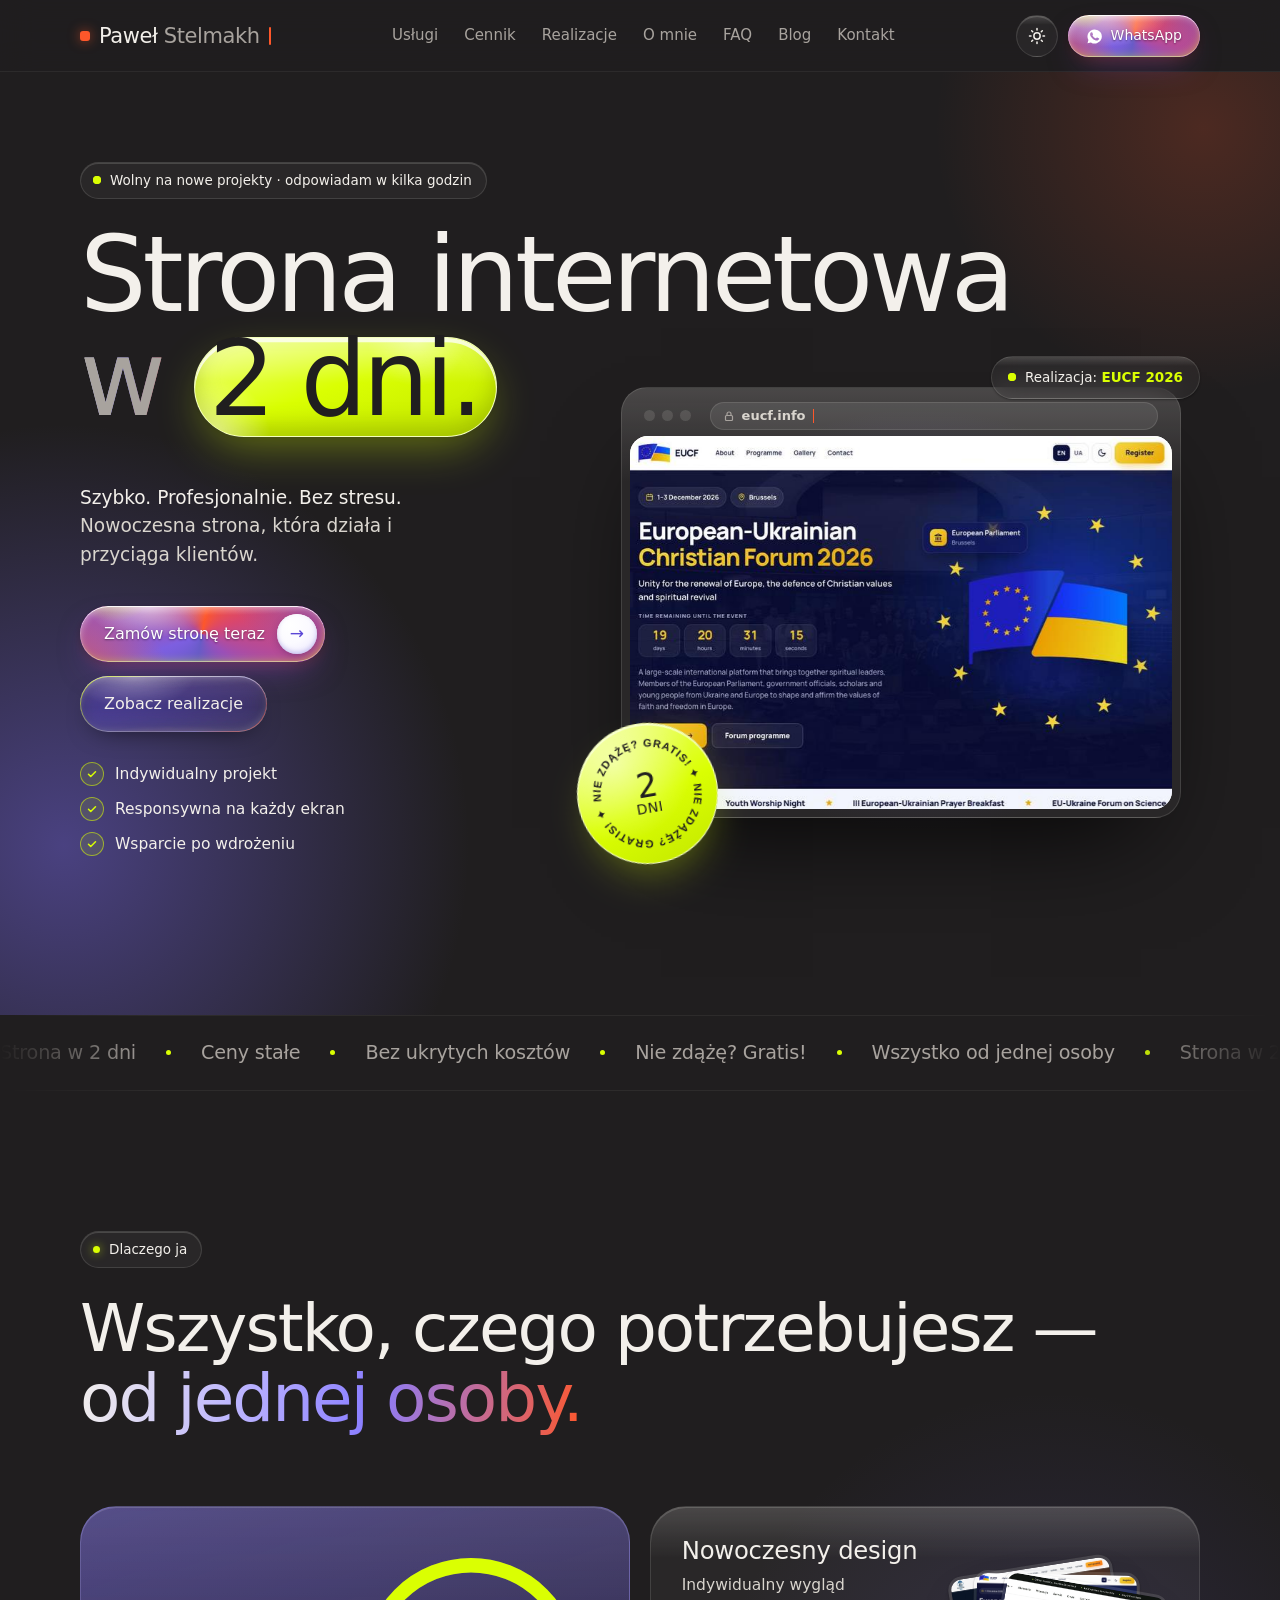
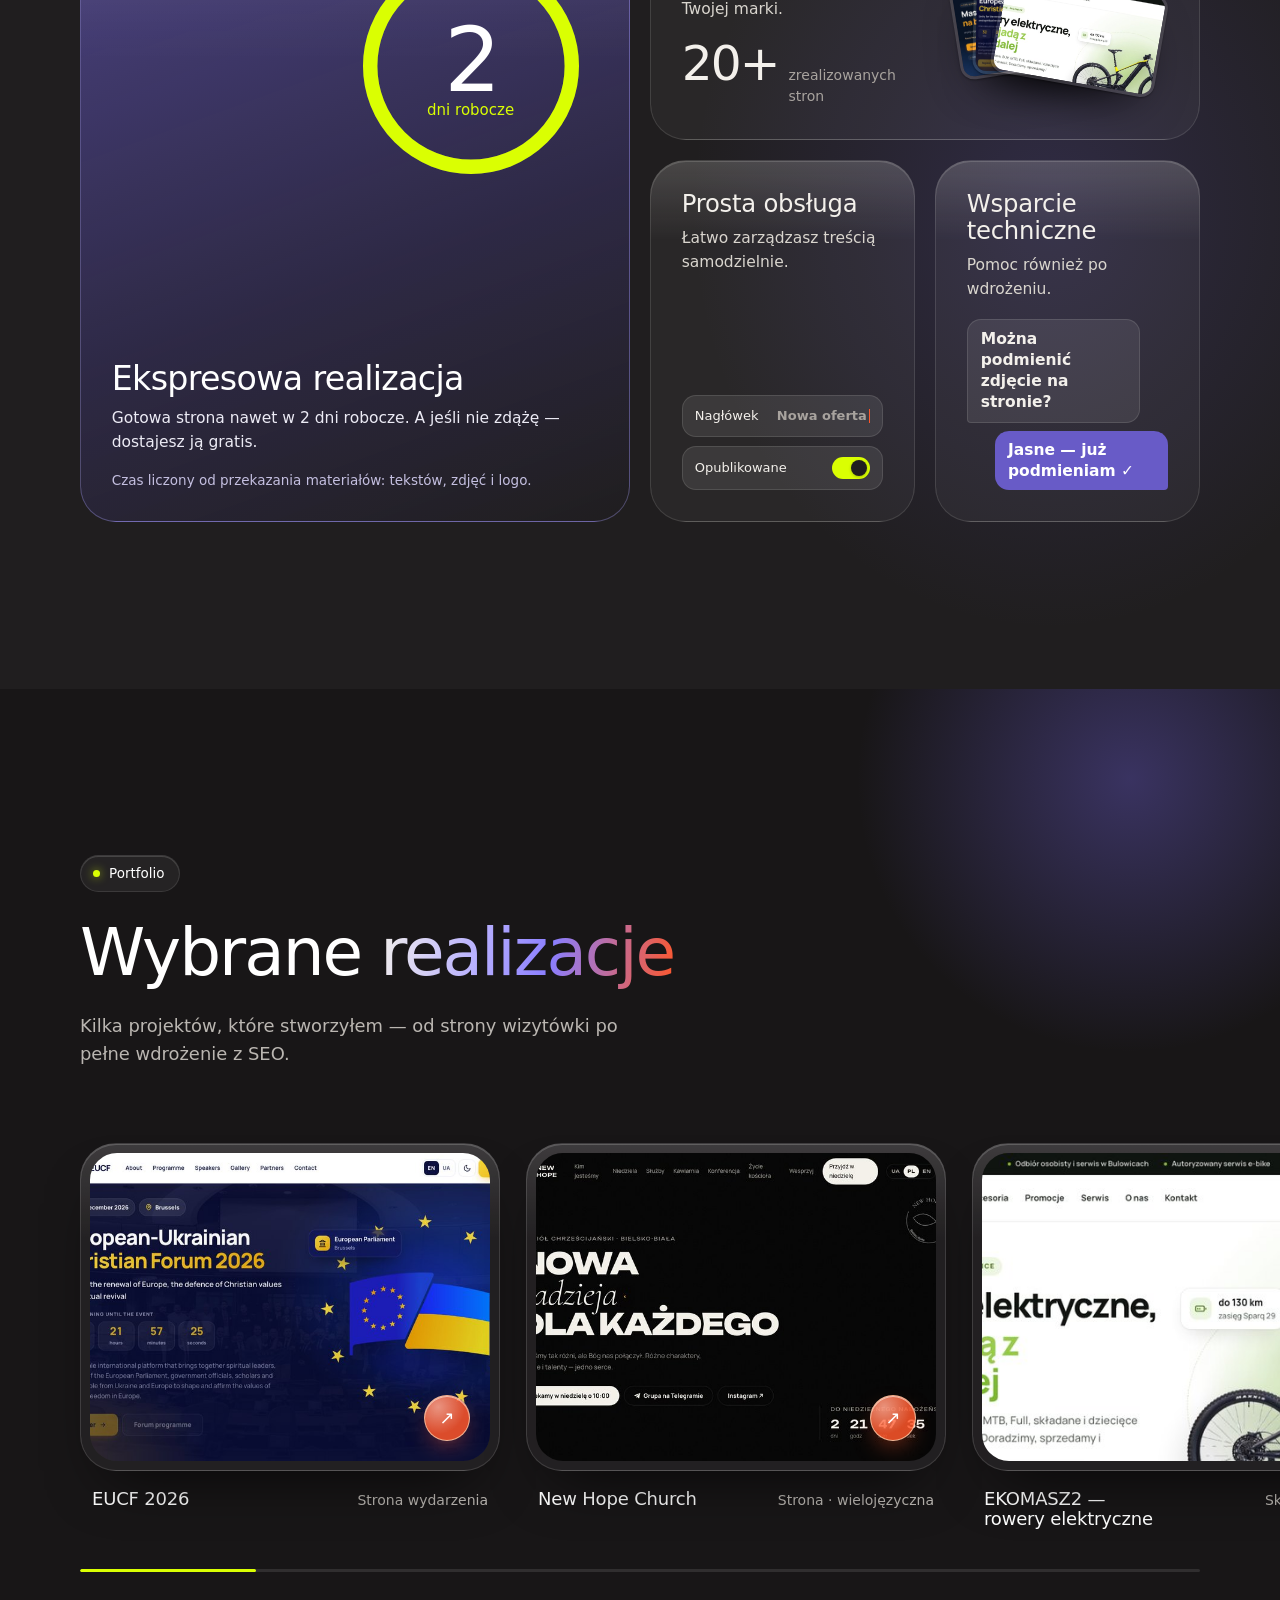
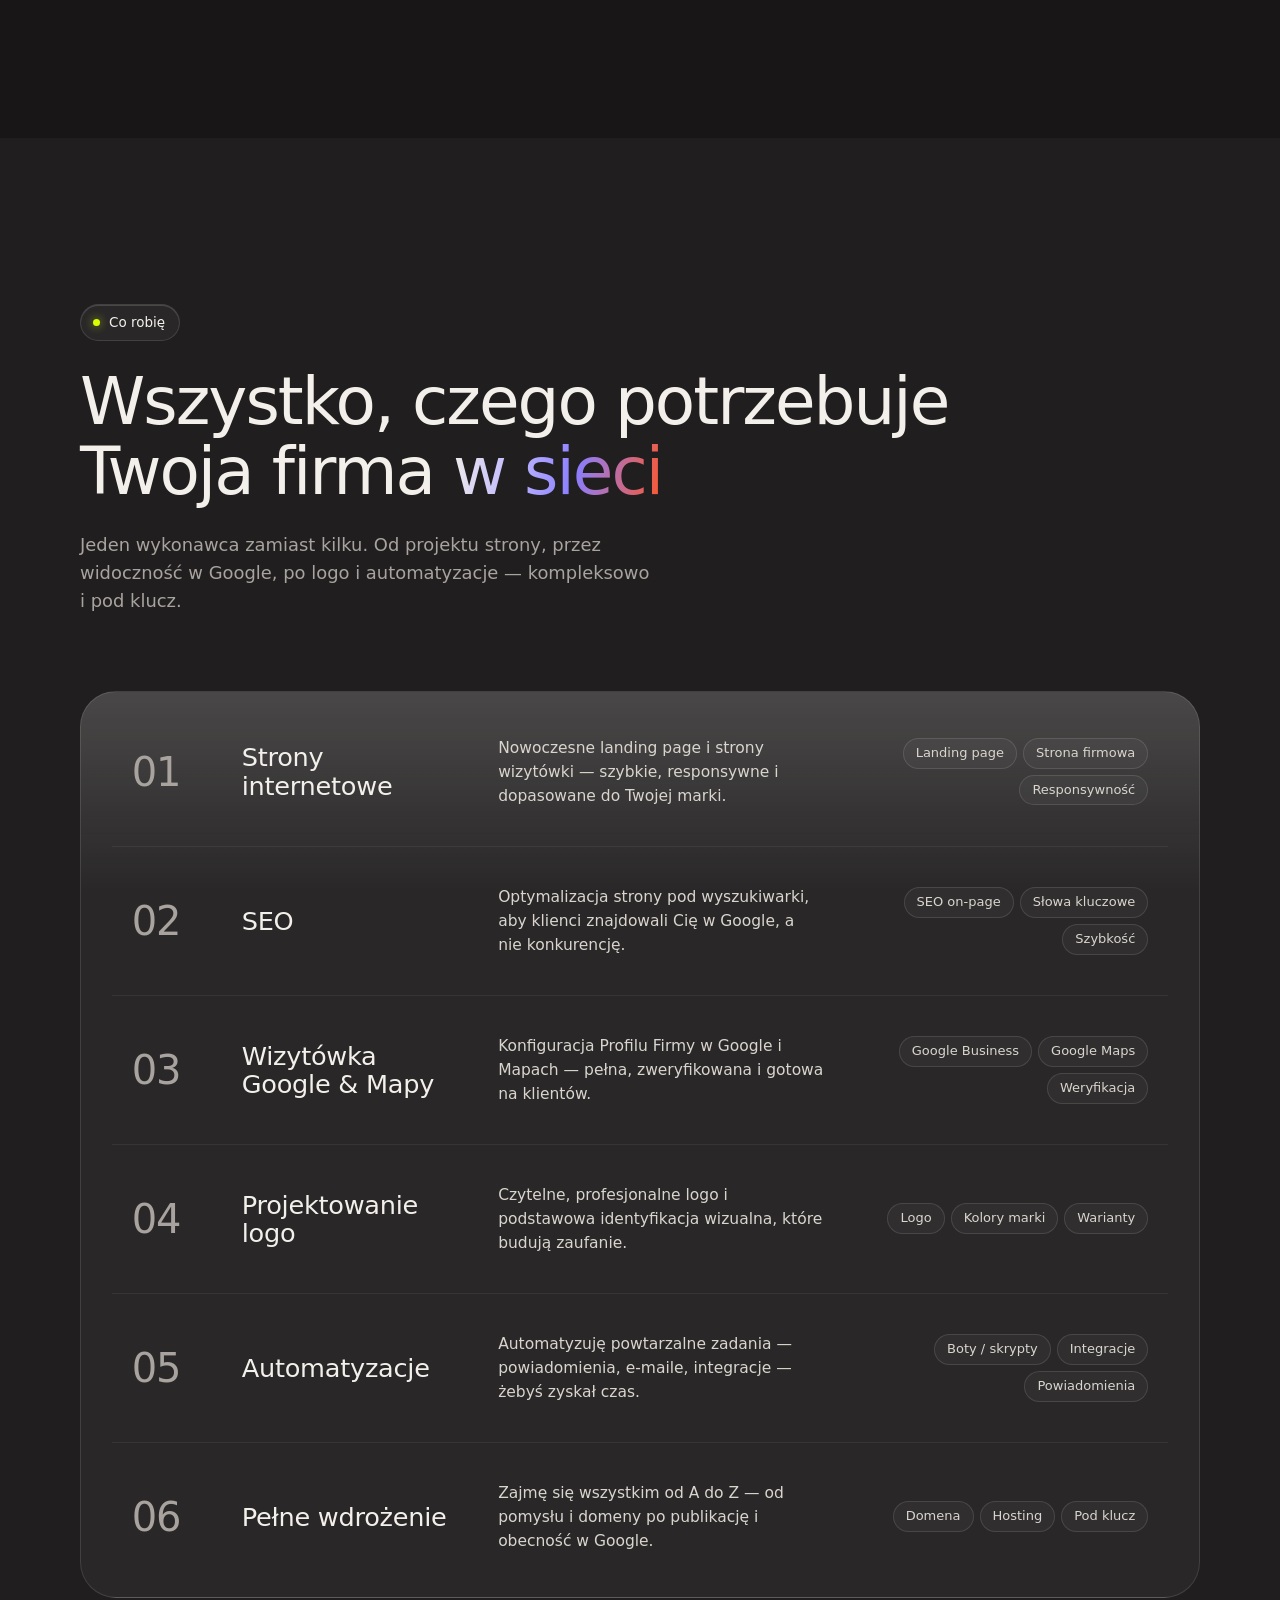
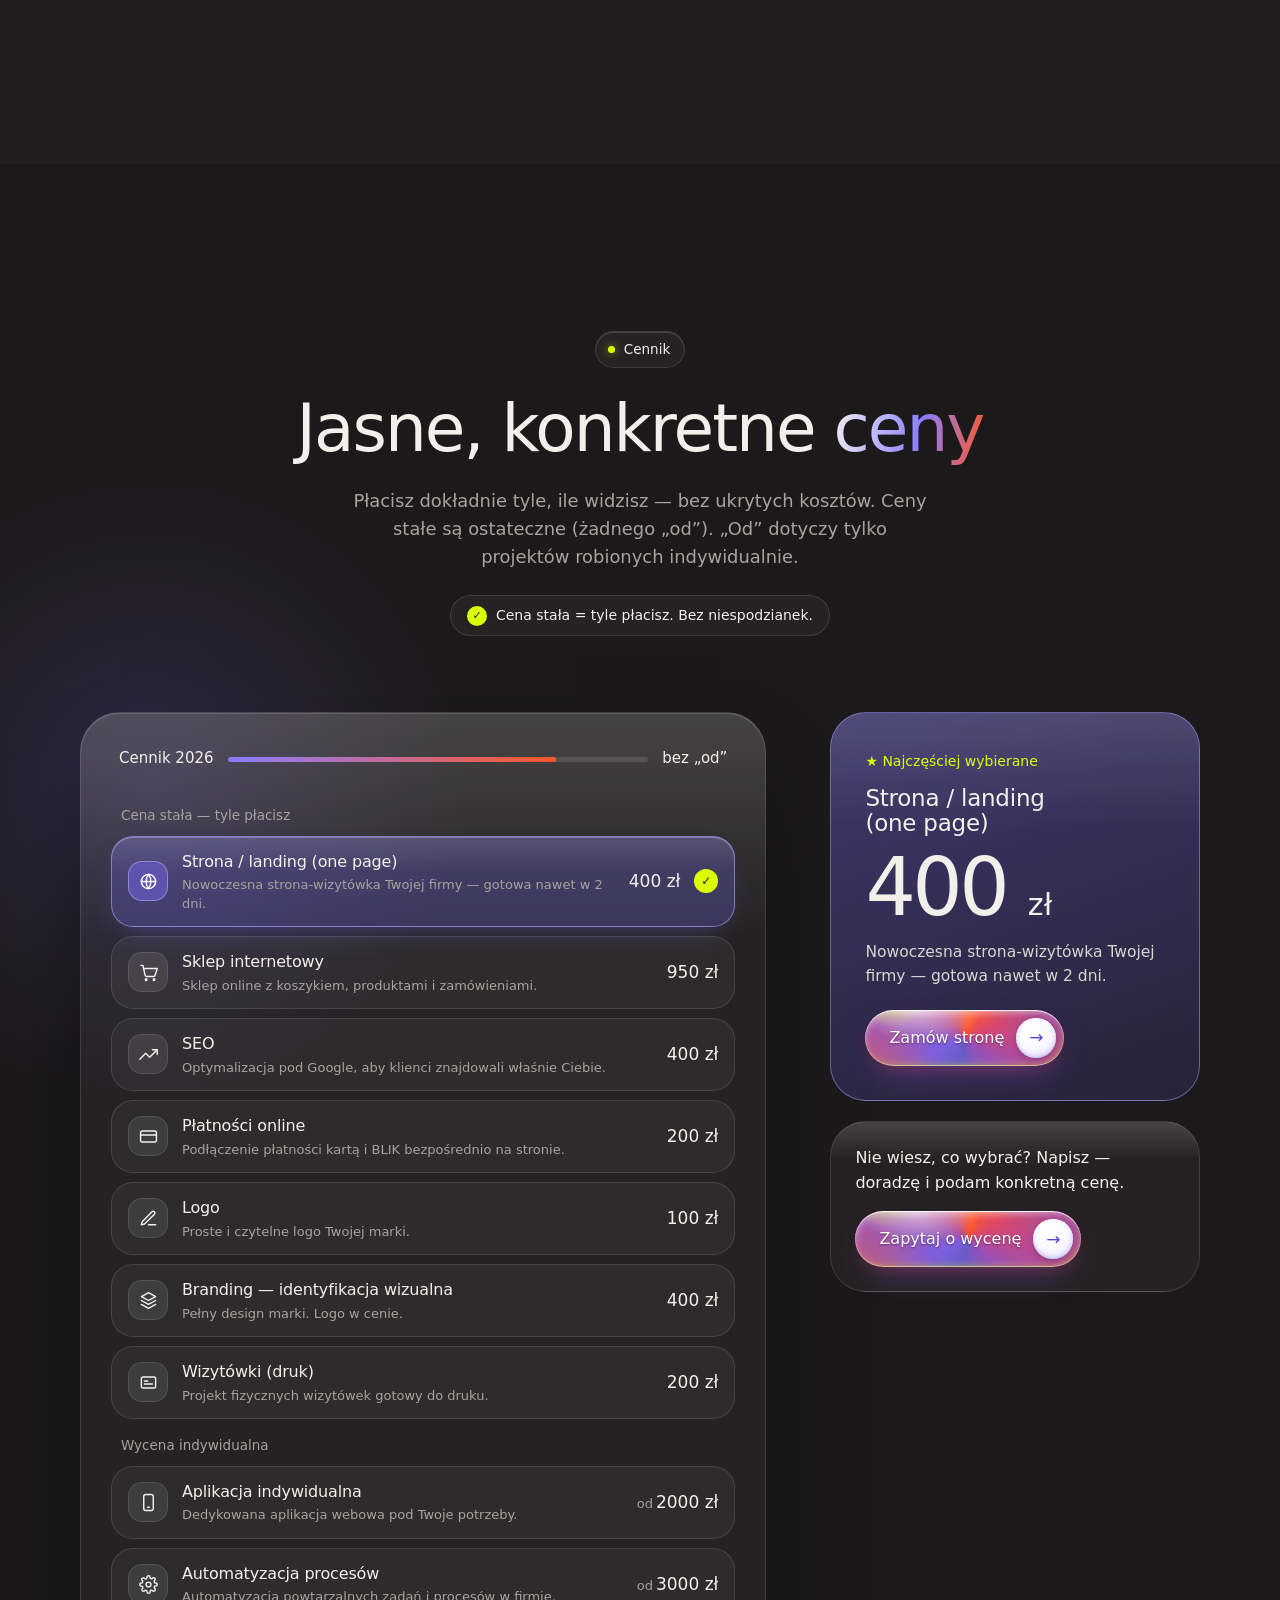
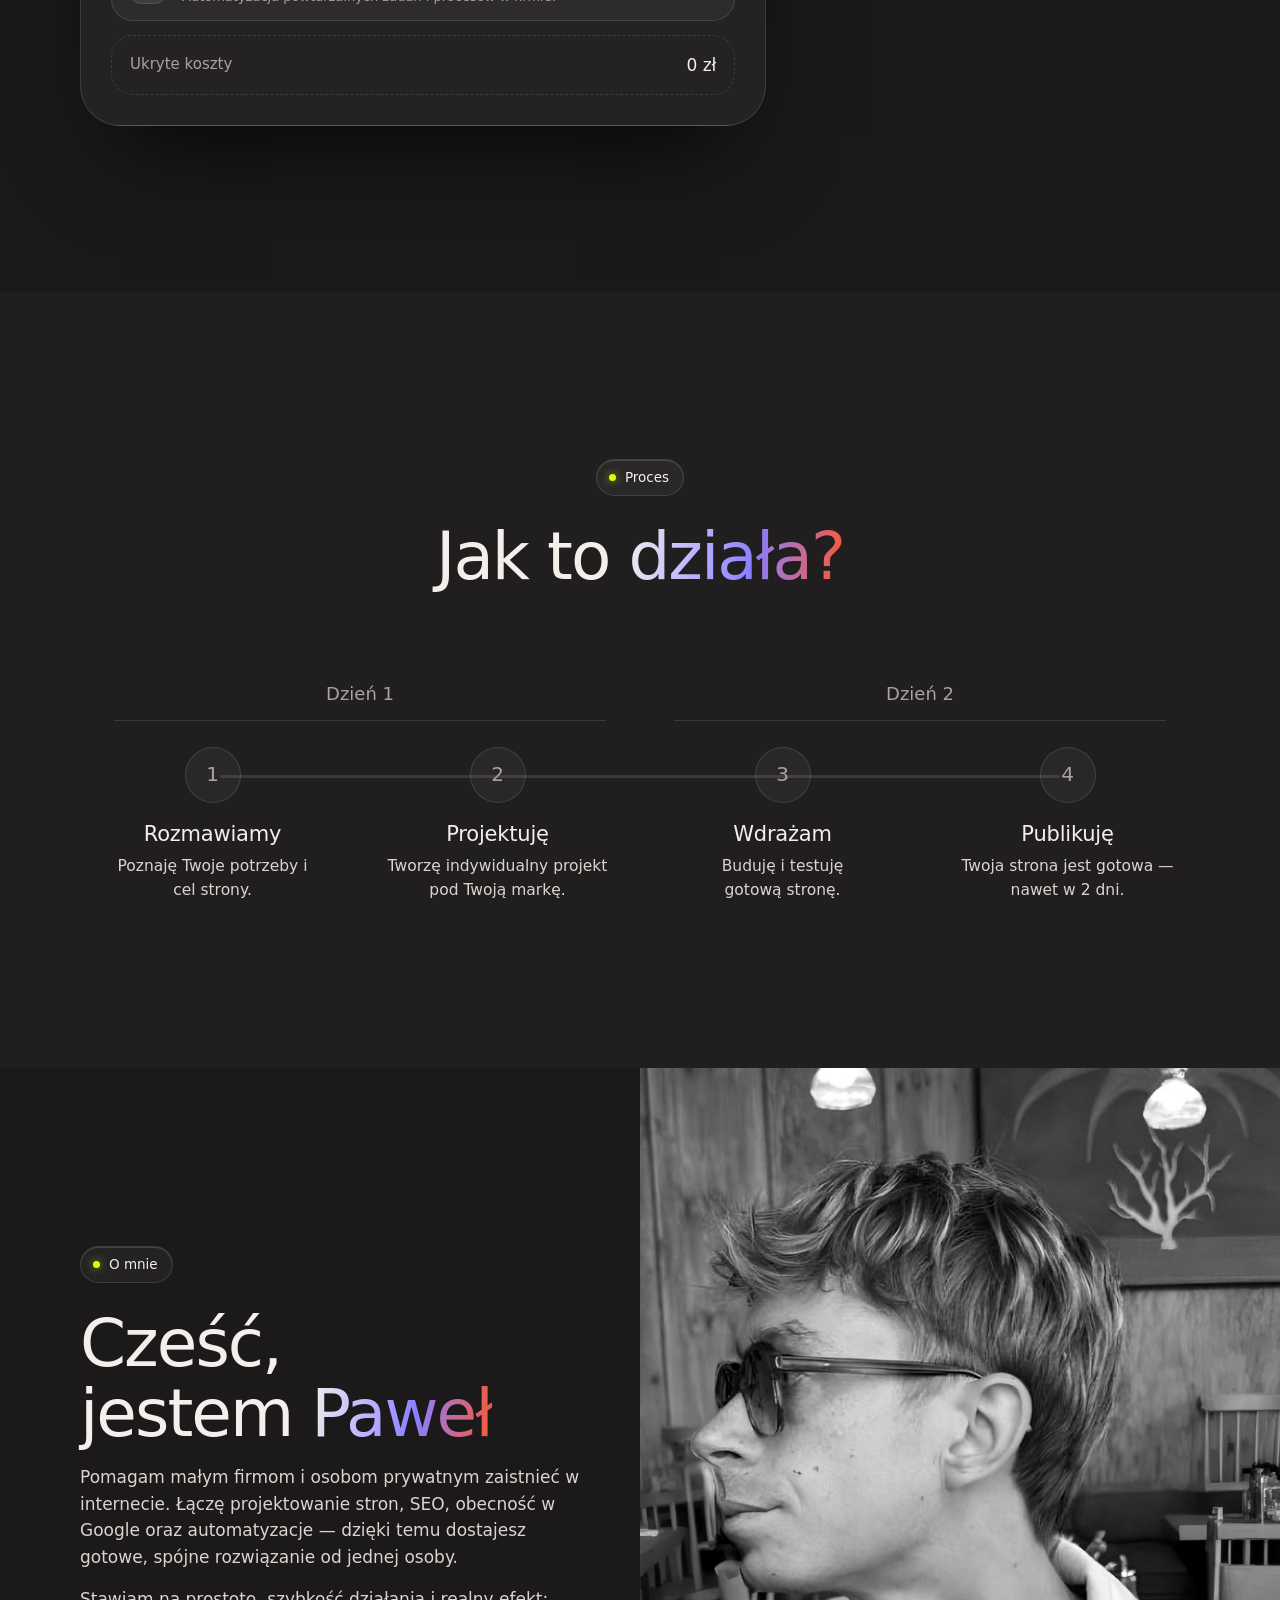
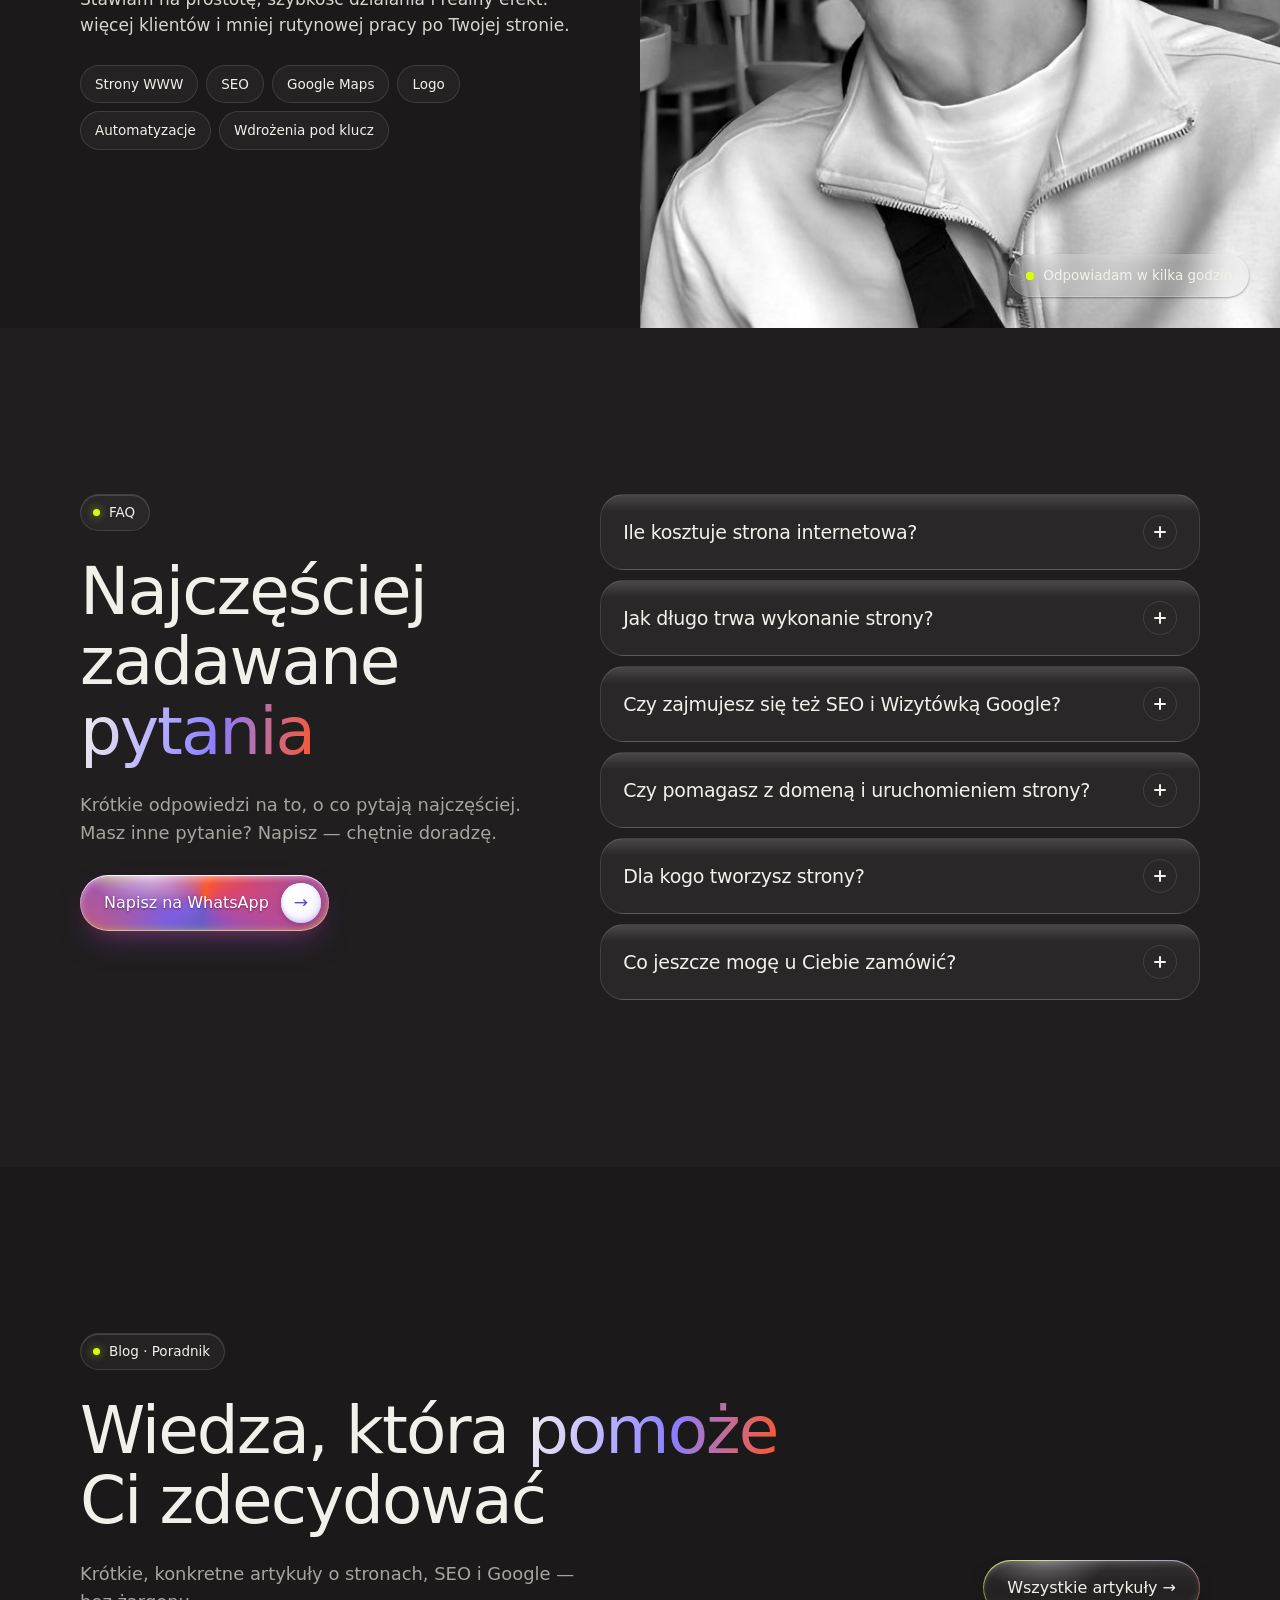
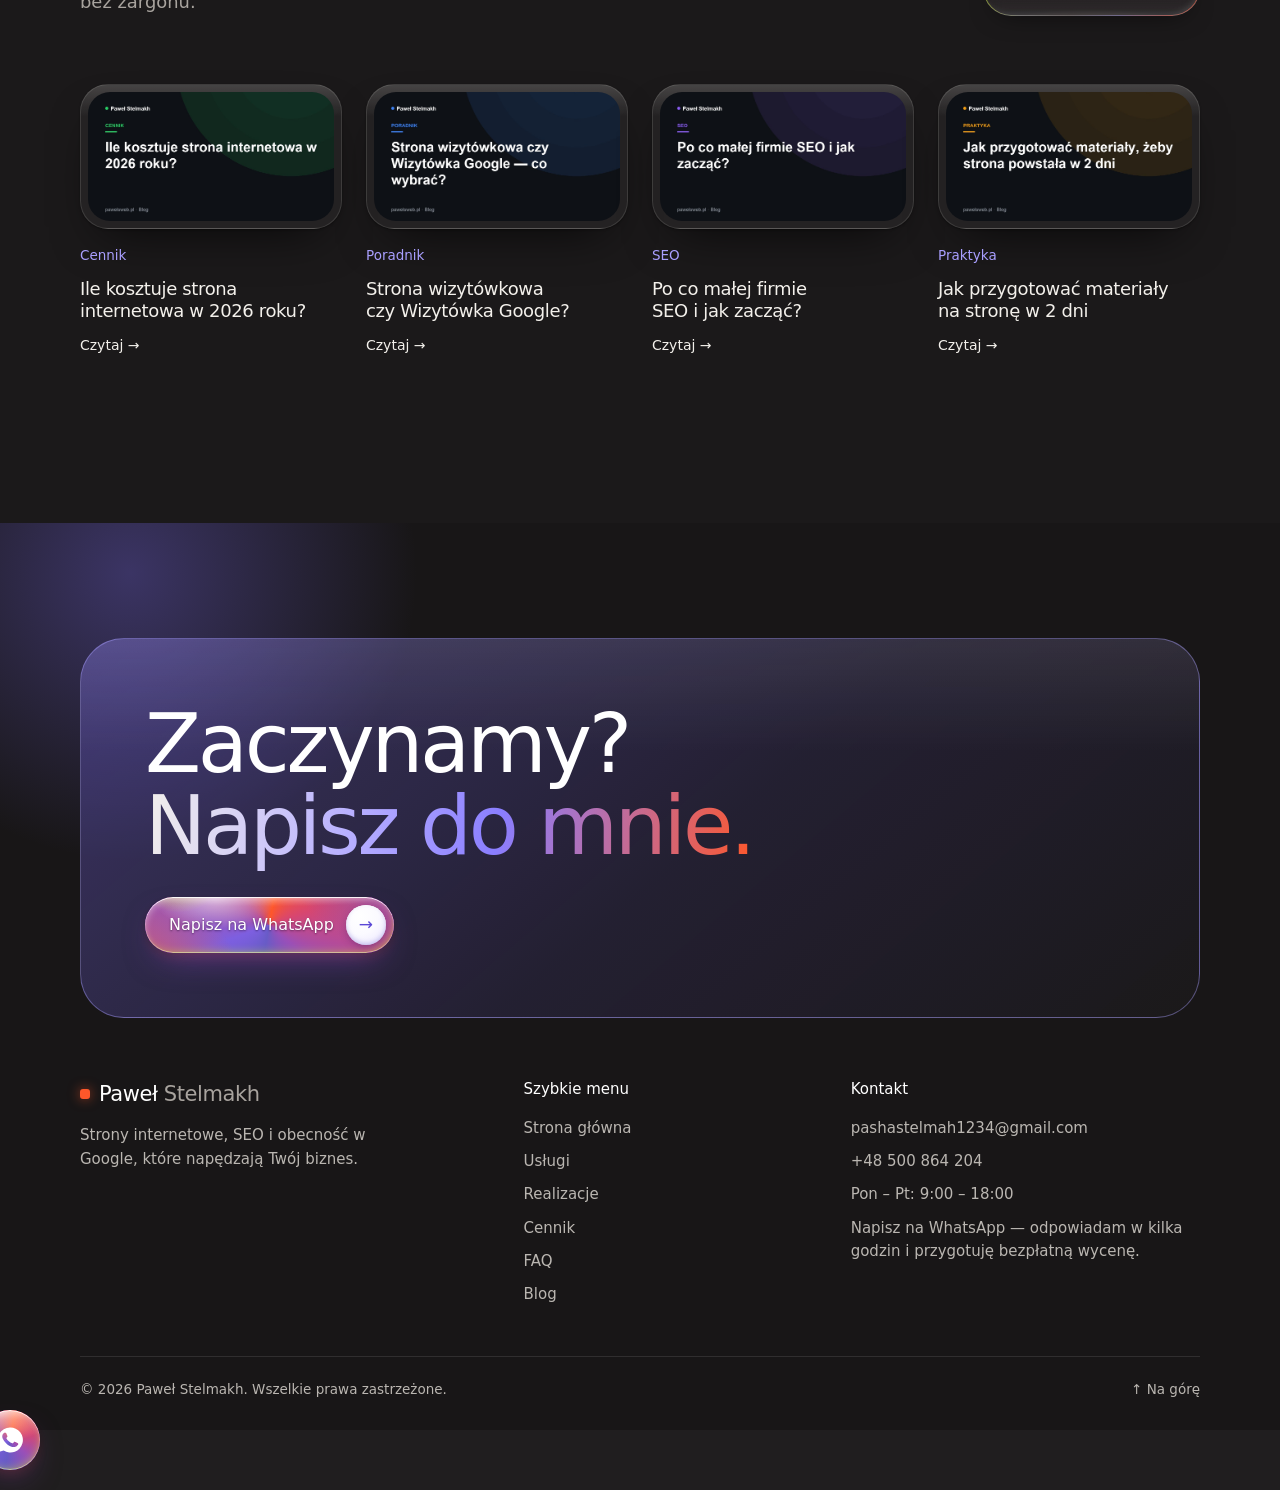
==== v2-pin.html @ 47a9d7be "Podgląd v2-pin.html: paleta Pantone (Sun Glare, Exuberant Orange, Blue Violet, Cloud Dancer, Darkest" ====
<!DOCTYPE html>
<html lang="pl">
<head>
<meta charset="UTF-8">
<meta name="viewport" content="width=device-width, initial-scale=1.0">
<title>Paweł Stelmakh — Strona internetowa w 2 dni</title>
<meta name="robots" content="noindex">
<link rel="icon" type="image/png" sizes="32x32" href="favicon-32.png">
<link rel="preconnect" href="https://fonts.googleapis.com">
<link rel="preconnect" href="https://fonts.gstatic.com" crossorigin>
<link rel="preconnect" href="https://api.fontshare.com" crossorigin>
<link href="https://api.fontshare.com/v2/css?f[]=general-sans@300,400,500,600&display=swap" rel="stylesheet">
<link href="https://fonts.googleapis.com/css2?family=JetBrains+Mono:wght@500;700&display=swap" rel="stylesheet">
<script>
  (function(){var d=document.documentElement;d.classList.add('js');if(/[?&]btn=white/.test(location.search))d.classList.add('btn-white');try{var q=(location.search.match(/[?&]theme=(light|dark)/)||[])[1];var t=q||localStorage.getItem('pw-theme')||'dark';d.setAttribute('data-theme',t)}catch(e){d.setAttribute('data-theme','dark')}})();
</script>
<style>
:root{
  --bg:#f5f5f3; --bg-2:#ebebe8; --paper:#ffffff; --ink:#111111; --text:#3f3f3f; --muted:#7a7a7a;
  --line:rgba(0,0,0,.12); --line-2:rgba(0,0,0,.06);
  --blue:#1f5cff; --blue-2:#7aa0ff; --blue-ink:#1747d6; --yellow:#ffd23f;
  --navy:#0a0a0a; --navy-2:#161616; --navy-line:rgba(255,255,255,.1); --on-navy:#f5f5f4; --on-navy-2:#a3a3a3;
  --r:20px; --r-l:30px;
  --sh:0 1px 2px rgba(0,0,0,.05),0 18px 40px -18px rgba(0,0,0,.25);
  --sh-l:0 2px 6px rgba(0,0,0,.06),0 44px 90px -34px rgba(0,0,0,.4);
  --ease:cubic-bezier(.19,1,.22,1);
  --max:1200px; --gut:clamp(20px,4vw,40px);
  color-scheme:light;
}
[data-theme="dark"]{
  --bg:#0a0a0a; --bg-2:#111111; --paper:#181818; --ink:#f5f5f4; --text:#b5b5b0; --muted:#86868b;
  --line:rgba(255,255,255,.12); --line-2:rgba(255,255,255,.07);
  --blue-ink:#8fb0ff; --navy:#000000; --navy-2:#161616; --navy-line:rgba(255,255,255,.1); --on-navy-2:#a3a3a3;
  --sh:0 1px 2px rgba(0,0,0,.3),0 18px 40px -18px rgba(0,0,0,.7);
  --sh-l:0 44px 90px -34px rgba(0,0,0,.85);
  color-scheme:dark;
}
*{box-sizing:border-box;margin:0;padding:0}
html{scroll-behavior:smooth;-webkit-text-size-adjust:100%}
body{font-family:'General Sans','Inter Tight',system-ui,-apple-system,'Segoe UI',sans-serif;font-weight:400;background:var(--bg);color:var(--text);font-size:17px;line-height:1.55;-webkit-font-smoothing:antialiased}
img{max-width:100%;display:block}
a{color:inherit;text-decoration:none}
button{font:inherit;color:inherit;background:none;border:0;cursor:pointer}
h1,h2,h3{color:var(--ink);font-weight:400;letter-spacing:-.02em;line-height:1.1;text-wrap:balance}
h3{font-weight:500;letter-spacing:-.01em}
p{text-wrap:pretty}
h1 em,h2 em{font-style:normal;color:var(--muted)}
.wrap{max-width:var(--max);margin:0 auto;padding:0 var(--gut)}
section{position:relative;padding:clamp(108px,13vw,200px) 0}
.eyebrow{display:inline-flex;align-items:center;gap:9px;font-size:13.5px;font-weight:500;letter-spacing:0;color:var(--ink);padding:7px 14px 7px 12px;border:1px solid var(--line);border-radius:999px;background:var(--paper)}
.eyebrow::before{content:"";width:7px;height:7px;border-radius:50%;background:var(--ink)}
.h2{font-size:clamp(36px,5.4vw,66px);font-weight:400;letter-spacing:-.03em;line-height:1.06;margin-top:26px}
.lead{font-size:clamp(17px,1.4vw,19px);color:var(--muted);max-width:580px;margin-top:24px}
.sec-head.center{text-align:center}.sec-head.center .lead{margin-inline:auto}
.sec-head.row{display:flex;justify-content:space-between;align-items:flex-end;gap:24px;flex-wrap:wrap}.sec-head.row>div{max-width:780px}

/* buttons */
.btn{display:inline-flex;align-items:center;gap:12px;font-weight:500;font-size:16px;line-height:1;padding:8px 8px 8px 24px;min-height:56px;border-radius:999px;transition:transform .3s var(--ease),box-shadow .3s,background .2s,border-color .2s}
.btn .arr{width:40px;height:40px;border-radius:50%;display:grid;place-items:center;font-size:17px;transition:transform .4s var(--ease)}
.btn:hover{transform:translateY(-2px)}
.btn:hover .arr{transform:rotate(-45deg)}
.btn-line{padding:8px 24px;color:var(--ink)}

/* nav */
.nav{position:sticky;top:0;z-index:50;isolation:isolate}
.nav::before{content:"";position:absolute;inset:0;z-index:-1;background:rgba(245,245,243,.74);-webkit-backdrop-filter:saturate(1.6) blur(16px);backdrop-filter:saturate(1.6) blur(16px);border-bottom:1px solid var(--line-2)}
[data-theme="dark"] .nav::before{background:rgba(10,10,10,.72)}
.is-scrolling .nav::before{-webkit-backdrop-filter:none;backdrop-filter:none;background:var(--bg)}
.nav-in{display:flex;align-items:center;justify-content:space-between;gap:16px;height:72px}
.brand{display:flex;align-items:center;gap:9px;font-weight:500;font-size:21px;letter-spacing:-.02em;color:var(--ink);white-space:nowrap}
.brand .dot{width:10px;height:10px;border-radius:3px;background:var(--ink);flex:none}
.brand .sur{color:var(--muted)}
.brand .caret{width:2.5px;height:18px;border-radius:2px;background:var(--ink);animation:blink 1.1s steps(1) infinite}
@keyframes blink{50%{opacity:0}}
.menu{display:flex;gap:2px}
.menu a{font-size:15px;font-weight:400;color:var(--muted);padding:8px 12px;border-radius:999px;transition:background .2s,color .2s}
.menu a:hover{background:var(--paper);color:var(--ink)}
.nav-r{display:flex;align-items:center;gap:10px}
.tt{width:42px;height:42px;border-radius:50%;border:1px solid var(--line);display:grid;place-items:center;color:var(--ink);background:var(--paper);flex:none}
.tt svg{width:18px;height:18px;fill:none;stroke:currentColor;stroke-width:2;stroke-linecap:round;stroke-linejoin:round}
.tt .sun{display:none}[data-theme="dark"] .tt .sun{display:block}[data-theme="dark"] .tt .moon{display:none}
.wa{display:inline-flex;align-items:center;gap:8px;font-weight:500;font-size:14px;padding:0 18px;height:42px;border-radius:999px;white-space:nowrap}
.wa svg{width:17px;height:17px;fill:currentColor;flex:none}
@media(max-width:980px){.menu{display:none}}
@media(max-width:440px){.wa span{display:none}.wa{width:42px;padding:0;justify-content:center}.brand{font-size:19px}.nav-r{gap:8px}}

/* hero */
.hero{padding:clamp(48px,7vw,104px) 0 clamp(96px,11vw,170px);overflow:hidden;isolation:isolate}
.hero::before{content:"";position:absolute;inset:0;z-index:-1;pointer-events:none;background-image:radial-gradient(var(--line) 1.2px,transparent 1.5px);background-size:24px 24px;-webkit-mask-image:radial-gradient(75% 70% at 72% 45%,#000 25%,transparent 78%);mask-image:radial-gradient(75% 70% at 72% 45%,#000 25%,transparent 78%)}
.eyebrow.live::before{display:none}
.live-dot{position:relative;width:8px;height:8px;border-radius:50%;background:#22c55e;flex:none}
.live-dot::after{content:"";position:absolute;inset:0;border-radius:50%;background:#22c55e;animation:ping 2s ease-out infinite}
@keyframes ping{0%{transform:scale(1);opacity:.65}80%,100%{transform:scale(2.8);opacity:0}}
.hero h1{position:relative;z-index:2;font-size:clamp(46px,8.2vw,118px);font-weight:300;line-height:1;letter-spacing:-.04em;margin-top:24px}
.hero h1 .l1,.hero h1 .l2{display:block}
.hero h1 em{color:var(--muted)}
.js .hero h1 .w{opacity:.14;transition:opacity 1s var(--ease) calc(.15s + var(--k) * .14s)}
.js .hero.is-in h1 .w{opacity:1}
.mark{position:relative;z-index:0;white-space:nowrap;color:var(--ink)}
.mark::before{content:"";position:absolute;left:-.06em;right:-.08em;bottom:.02em;height:.9em;z-index:-1;background:linear-gradient(100deg,rgba(103,232,249,.30),rgba(56,189,248,.22) 50%,rgba(129,140,248,.26));box-shadow:inset 0 0 0 1px rgba(125,211,252,.32);border-radius:.08em .24em .12em .2em;transform:rotate(-1.4deg);transform-origin:0 50%}
[data-theme="dark"] .mark::before{height:.9em;bottom:.02em}
.js .mark::before{transform:rotate(-1.4deg) scaleX(0);transition:transform 1.1s var(--ease) 1s}
.js .hero.is-in .mark::before{transform:rotate(-1.4deg) scaleX(1)}
.hero-row{display:grid;grid-template-columns:minmax(0,.82fr) minmax(0,1.18fr);gap:clamp(28px,5vw,72px);align-items:start;margin-top:clamp(34px,4vw,56px)}
.hero-sub{font-size:clamp(17px,1.45vw,20px);max-width:470px}
.hero-sub b{color:var(--ink);font-weight:500}
.hero-cta{display:flex;flex-wrap:wrap;gap:14px;margin-top:36px}
.hero-checks{list-style:none;display:flex;flex-direction:column;gap:11px;margin-top:30px;font-weight:500;color:var(--ink);font-size:15.5px}
.hero-checks li{display:flex;align-items:center;gap:11px}
.hero-checks li::before{content:"";flex:none;width:22px;height:22px;border-radius:50%;border:1.5px solid var(--line);background:url("data:image/svg+xml,%3Csvg xmlns='http://www.w3.org/2000/svg' viewBox='0 0 24 24' fill='none' stroke='%23111111' stroke-width='3' stroke-linecap='round' stroke-linejoin='round'%3E%3Cpath d='M5 12.5l4.5 4.5L19 7.5'/%3E%3C/svg%3E") center/12px no-repeat}
[data-theme="dark"] .hero-checks li::before{background-image:url("data:image/svg+xml,%3Csvg xmlns='http://www.w3.org/2000/svg' viewBox='0 0 24 24' fill='none' stroke='white' stroke-width='3' stroke-linecap='round' stroke-linejoin='round'%3E%3Cpath d='M5 12.5l4.5 4.5L19 7.5'/%3E%3C/svg%3E")}
/* stage */
.stage{position:relative;z-index:1;padding:5% 3% 9% 7%;margin-top:calc(-1 * clamp(0px,10vw,168px))}
.disk{position:absolute;inset:-4% -12% -6% -2%;border-radius:50%;z-index:0;background:radial-gradient(closest-side,var(--line),var(--line-2) 55%,transparent 72%);animation:breathe 7s ease-in-out infinite}
@keyframes breathe{50%{transform:scale(1.07)}}
.ring{display:none}
.ring circle{fill:none;stroke:var(--muted);stroke-width:.5;stroke-dasharray:1.5 5}
@keyframes spin{to{transform:rotate(360deg)}}
.browser-f{position:relative;z-index:1;animation:float 7s ease-in-out infinite}
@keyframes float{50%{transform:translateY(-9px)}}
.browser{background:var(--paper);border-radius:16px;border:1px solid var(--line);box-shadow:var(--sh-l);overflow:hidden}
.b-top{display:flex;align-items:center;gap:7px;height:44px;padding:0 14px;background:var(--bg-2);border-bottom:1px solid var(--line-2)}
.b-top>i{width:11px;height:11px;border-radius:50%;background:var(--line);flex:none}

.b-url{flex:1;min-width:0;display:flex;align-items:center;gap:7px;margin-left:12px;height:28px;padding:0 12px;border-radius:8px;background:var(--paper);border:1px solid var(--line-2);font-size:13px;font-weight:600;color:var(--text);white-space:nowrap;overflow:hidden}
.b-url svg{width:12px;height:12px;flex:none;fill:none;stroke:var(--muted);stroke-width:2.4}
.b-url span{overflow:hidden;text-overflow:ellipsis}
.b-caret{display:inline-block;width:1.5px;height:14px;background:var(--ink);flex:none;animation:blink 1s steps(1) infinite}
.b-screen{position:relative;aspect-ratio:16/11;overflow:hidden;background:#fff}
.b-shot{position:absolute;inset:0;opacity:0;transition:opacity .8s ease}
.b-shot.is-on{opacity:1}
.b-shot img{width:100%;height:auto;will-change:transform}
.chip{position:absolute;z-index:3;display:flex;align-items:center;gap:9px;background:var(--paper);border:1px solid var(--line);box-shadow:var(--sh);border-radius:999px;padding:10px 16px;font-size:13.5px;font-weight:500;color:var(--ink);white-space:nowrap}
.chip b{color:var(--ink)}
.stage .chip{top:0;right:0;animation:float 6s ease-in-out infinite reverse}
.sticker{position:absolute;z-index:3;left:0;bottom:2%;width:clamp(108px,11vw,150px);aspect-ratio:1;border-radius:50%;background:radial-gradient(circle at 30% 25%,rgba(255,255,255,.18),transparent 55%),rgba(56,189,248,.16);border:1px solid rgba(125,211,252,.36);-webkit-backdrop-filter:blur(10px);backdrop-filter:blur(10px);color:var(--ink);display:grid;place-items:center;box-shadow:0 20px 40px -16px rgba(0,0,0,.55);transform:rotate(-10deg)}
.sticker svg{position:absolute;inset:5%;width:90%;height:90%;animation:spin 20s linear infinite}
.sticker text{font:600 10.4px 'General Sans',sans-serif;letter-spacing:.12em;fill:var(--ink)}
.sticker .core{position:relative;font-weight:500;font-size:clamp(26px,2.6vw,36px);letter-spacing:-.05em;line-height:.85;text-align:center}
.sticker .core small{display:block;font-size:.42em;letter-spacing:.04em;margin-top:3px}
@media(max-width:900px){
  .hero-row{grid-template-columns:1fr}
  .stage{margin-top:6px;padding:7% 2% 12% 4%}
  .stage .chip{right:2%}
}

/* bands */
.bands{position:relative;overflow:hidden;border-block:1px solid var(--line-2);padding:22px 0;-webkit-mask-image:linear-gradient(90deg,transparent,#000 12%,#000 88%,transparent);mask-image:linear-gradient(90deg,transparent,#000 12%,#000 88%,transparent)}
.band{white-space:nowrap;overflow:hidden}
.band-y{color:var(--muted)}
.band-b{display:none}
.band-track{display:inline-flex;animation:mq 60s linear infinite}
.band-b .band-track{animation-duration:46s;animation-direction:reverse}
.band-track span{display:inline-flex;align-items:center;gap:30px;padding-right:30px;font-weight:400;font-size:clamp(16px,1.5vw,20px);letter-spacing:-.01em}
.band-track span::after{content:"";width:5px;height:5px;border-radius:50%;background:var(--line)}
@keyframes mq{to{transform:translateX(-50%)}}

/* bento */
.why{padding-top:clamp(96px,11vw,170px)}
.bento{display:grid;grid-template-columns:repeat(4,minmax(0,1fr));gap:20px;margin-top:72px}
.tile{position:relative;overflow:hidden;background:var(--paper);border:1px solid var(--line);border-radius:var(--r-l);padding:clamp(22px,2.4vw,32px);transition:transform .4s var(--ease),box-shadow .4s}
.tile:hover{transform:translateY(-4px);box-shadow:var(--sh)}
.tile h3{font-size:clamp(21px,1.9vw,26px)}
.tile p{margin-top:8px;font-size:15.5px}
.t-fast{grid-column:span 2;grid-row:span 2;background:var(--navy);border-color:transparent;color:var(--on-navy-2);display:flex;flex-direction:column;justify-content:flex-end;min-height:440px}
[data-theme="dark"] .t-fast{background:var(--navy-2)}
.t-fast h3{color:#fff;font-size:clamp(26px,2.6vw,36px);font-weight:400;letter-spacing:-.02em}
.t-fast .fine{font-size:13.5px;margin-top:16px;color:#8a8a8a}
.ring2{position:absolute;top:clamp(22px,3vw,40px);right:clamp(22px,3vw,40px);width:clamp(170px,19vw,240px);aspect-ratio:1}
.ring2 svg{width:100%;height:100%;transform:rotate(-90deg)}
.ring2 circle{fill:none;stroke-width:12;stroke-linecap:round}
.ring2 .bg{stroke:rgba(255,255,255,.08)}
.ring2 .fg{stroke:#fff;stroke-dasharray:528;stroke-dashoffset:0}
.js .ring2 .fg{stroke-dashoffset:528;transition:stroke-dashoffset 2s var(--ease) .3s}
.js .t-fast.is-in .ring2 .fg{stroke-dashoffset:0}
.ring2 .num{position:absolute;inset:0;display:grid;place-items:center;text-align:center;color:#fff;font-weight:500;line-height:.85}
.ring2 .num b{display:block;font-size:clamp(64px,7vw,96px);font-weight:300;letter-spacing:-.05em}
.ring2 .num span{display:block;font-size:15px;font-weight:500;color:var(--on-navy-2);margin-top:6px}
.t-design{grid-column:span 2;display:flex;gap:20px;min-height:212px}
.t-design .txt{flex:1;min-width:0;display:flex;flex-direction:column}
.stat{margin-top:auto;padding-top:18px;display:flex;align-items:baseline;gap:10px}
.stat b{font-size:clamp(40px,3.8vw,54px);font-weight:300;letter-spacing:-.04em;color:var(--ink);line-height:1}
.stat span{font-size:14px;font-weight:500;color:var(--muted)}
.fan{position:relative;flex:0 0 46%;min-height:170px}
.fan img{position:absolute;top:50%;left:50%;width:74%;height:auto;aspect-ratio:16/10;object-fit:cover;object-position:top;border-radius:10px;border:3px solid var(--paper);box-shadow:var(--sh);transition:transform .6s var(--ease)}
.fan img:nth-child(1){transform:translate(-62%,-56%) rotate(-9deg)}
.fan img:nth-child(2){transform:translate(-50%,-50%) rotate(1deg);z-index:1}
.fan img:nth-child(3){transform:translate(-36%,-40%) rotate(10deg);z-index:2}
.t-design:hover .fan img:nth-child(1){transform:translate(-76%,-60%) rotate(-14deg)}
.t-design:hover .fan img:nth-child(3){transform:translate(-22%,-36%) rotate(15deg)}
.t-easy,.t-help{display:flex;flex-direction:column;min-height:212px}
.mini-ui{margin-top:auto;padding-top:18px;display:flex;flex-direction:column;gap:9px}
.mu{display:flex;align-items:center;justify-content:space-between;gap:10px;padding:10px 12px;border-radius:12px;background:var(--bg);border:1px solid var(--line-2);font-size:13px;font-weight:500;color:var(--ink)}
.mu i{font-style:normal;font-weight:600;color:var(--muted);display:flex;align-items:center;gap:2px;min-width:0;overflow:hidden;white-space:nowrap}
.tog{position:relative;width:38px;height:22px;border-radius:999px;background:var(--line);flex:none;transition:background .35s}
.tog::after{content:"";position:absolute;top:3px;left:3px;width:16px;height:16px;border-radius:50%;background:#fff;box-shadow:0 1px 3px rgba(0,0,0,.25);transition:transform .35s var(--ease)}
.t-easy:hover .tog,.t-easy.is-in .tog{background:var(--ink)}
.t-easy:hover .tog::after,.t-easy.is-in .tog::after{transform:translateX(16px);background:var(--bg)}
.js .t-easy .tog{transition-delay:.9s}.js .t-easy .tog::after{transition-delay:.9s}
.chat{margin-top:auto;padding-top:18px;display:flex;flex-direction:column;gap:8px;font-size:13.5px;font-weight:600}
.chat p{margin:0;max-width:86%;padding:9px 13px;line-height:1.35}
.chat .in{align-self:flex-start;background:var(--bg);border:1px solid var(--line-2);border-radius:14px 14px 14px 4px;color:var(--ink)}
.chat .out{align-self:flex-end;background:var(--ink);color:var(--bg);border-radius:14px 14px 4px 14px}
.js .chat p{opacity:0;transform:translateY(10px) scale(.96);transition:opacity .5s ease,transform .6s var(--ease)}
.js .t-help.is-in .chat .in{opacity:1;transform:none;transition-delay:.5s}
.js .t-help.is-in .chat .out{opacity:1;transform:none;transition-delay:1.3s}
@media(max-width:980px){.bento{grid-template-columns:repeat(2,minmax(0,1fr))}.t-fast{min-height:400px}}
@media(max-width:640px){.bento{grid-template-columns:1fr}.t-fast,.t-design{grid-column:auto}.t-fast{grid-row:auto;min-height:420px}.t-design{flex-direction:column}.fan{flex-basis:auto;height:190px}}

/* realizacje */
.work-sec{background:var(--navy);color:var(--on-navy-2);overflow:hidden}
.work-sec h2,.work-sec h3{color:#fff}.work-sec .h2 em{color:var(--on-navy-2)}
.work-sec .eyebrow{background:rgba(255,255,255,.06);border-color:var(--navy-line);color:#fff}
.work-sec .lead{color:var(--on-navy-2)}
.work-sec::before{content:"";position:absolute;width:780px;height:780px;right:-240px;top:-300px;border-radius:50%;background:radial-gradient(closest-side,rgba(255,255,255,.07),transparent 70%);pointer-events:none}
.rail-ctl{display:flex;align-items:center;gap:14px}
.rail-count{font-size:14.5px;color:var(--on-navy-2);margin-right:6px}
.rbtn{width:52px;height:52px;border-radius:50%;border:1px solid var(--navy-line);color:#fff;display:grid;place-items:center;font-size:19px;transition:background .2s,border-color .2s,opacity .2s,transform .3s var(--ease)}
.rbtn:hover{background:#fff;color:var(--navy);transform:translateY(-2px)}
.rbtn:disabled{opacity:.3;pointer-events:none}
.rail{display:flex;gap:18px;overflow-x:auto;overscroll-behavior-x:contain;scroll-snap-type:x mandatory;scrollbar-width:none;cursor:grab;margin-top:68px;
  padding:8px max(var(--gut),calc((100vw - var(--max))/2 + var(--gut))) 12px;
  scroll-padding-inline:max(var(--gut),calc((100vw - var(--max))/2 + var(--gut)))}
.rail::-webkit-scrollbar{display:none}
.rail.grabbing{cursor:grabbing;scroll-snap-type:none}
.rail.grabbing .w-card{pointer-events:none}
.w-card{flex:0 0 clamp(272px,80vw,360px);scroll-snap-align:start;display:flex;flex-direction:column;background:var(--navy-2);border:1px solid var(--navy-line);border-radius:var(--r);overflow:hidden;transition:transform .45s var(--ease),border-color .3s}
.w-card:hover{transform:translateY(-6px);border-color:rgba(255,255,255,.35)}
.w-bar{display:flex;align-items:center;gap:6px;height:36px;padding:0 13px;border-bottom:1px solid var(--navy-line)}
.w-bar i{width:8px;height:8px;border-radius:50%;background:rgba(255,255,255,.18);flex:none}
.w-bar span{margin-left:8px;font-size:12px;font-weight:600;color:var(--on-navy-2);white-space:nowrap;overflow:hidden;text-overflow:ellipsis}
.w-shot{position:relative;aspect-ratio:16/10;overflow:hidden;background:#fff}
.w-shot img{width:100%;height:100%;object-fit:cover;object-position:top}
.w-shot.zoom{cursor:zoom-in}
.w-badge{position:absolute;left:10px;bottom:10px;font-size:11px;font-weight:500;letter-spacing:.02em;padding:6px 11px;border-radius:999px;background:rgba(18,18,18,.9);color:#fff;box-shadow:inset 0 0 0 1px rgba(255,255,255,.22)}
.w-badge.ok{background:#fff;color:#0a0a0a;box-shadow:none}
.w-body{flex:1;display:flex;flex-direction:column;padding:20px 20px 22px}
.w-body h3{font-size:19px}
.w-tag{font-size:13.5px;font-weight:500;color:var(--on-navy-2);margin-top:5px}
.w-body p{flex:1;font-size:14.5px;line-height:1.55;margin-top:10px}
.w-link{margin-top:16px;align-self:flex-start;display:inline-flex;gap:6px;font-weight:500;font-size:14.5px;color:#fff;padding-bottom:3px;border-bottom:1.5px solid rgba(255,255,255,.25);transition:border-color .2s}
.w-link:hover{border-color:#fff}
.rail-prog{max-width:var(--max);margin:28px auto 0;padding:0 var(--gut)}
.rail-prog i{display:block;position:relative;height:3px;border-radius:3px;background:var(--navy-line);overflow:hidden}
.rail-prog span{position:absolute;left:0;top:0;height:100%;width:25%;border-radius:3px;background:#fff;will-change:transform}
.rail-hint{display:none;margin-top:16px;font-size:13px;font-weight:500;color:var(--on-navy-2)}
@media(max-width:640px){.rbtn{display:none}.rail-hint{display:block}}

/* uslugi */
.s-list{list-style:none;margin-top:76px;border-bottom:1px solid var(--line)}
.s-row{display:grid;grid-template-columns:84px minmax(0,1fr) minmax(0,1.45fr) 290px;gap:26px;align-items:center;padding:38px 20px;border-top:1px solid var(--line-2);transition:background .3s}
.s-row:hover{background:var(--paper)}
.s-num{font-size:40px;font-weight:300;letter-spacing:-.03em;line-height:1;color:var(--muted);transition:color .3s}.s-row:hover .s-num{color:var(--ink)}
.s-row h3{font-size:clamp(21px,2vw,27px)}
.s-row p{font-size:15.5px}
.s-pills{display:flex;flex-wrap:wrap;justify-content:flex-end;max-width:300px;font-size:14px;color:var(--muted);line-height:1.6}
.s-pills{gap:6px;font-size:13px;line-height:1.3}.s-pills span{white-space:nowrap;padding:6px 12px;border-radius:99px;border:1px solid var(--glass-bd);background:rgba(255,255,255,.035);color:var(--text)}
@media(max-width:900px){.s-row{grid-template-columns:52px minmax(0,1fr);row-gap:8px;padding:24px 4px}.s-num{font-size:32px;grid-row:span 3;align-self:start}.s-pills{justify-content:flex-start;max-width:none;margin-top:8px}}

/* cennik */
.price-sec{background:var(--bg-2)}
.note{display:inline-flex;align-items:center;gap:9px;margin-top:24px;font-weight:500;font-size:14px;color:var(--ink);background:var(--paper);border:1px solid var(--line);border-radius:999px;padding:9px 16px}
.note::before{content:"✓";display:grid;place-items:center;width:20px;height:20px;border-radius:50%;background:var(--ink);color:var(--bg);font-size:11px;font-weight:500}
.price-wrap{display:grid;grid-template-columns:minmax(0,1.3fr) minmax(0,.7fr);gap:clamp(28px,5vw,72px);align-items:start;margin-top:76px}
.printer{position:relative;z-index:2;height:20px;border-radius:12px;background:#1a1a1a;box-shadow:0 8px 16px -8px rgba(0,0,0,.5)}
.printer span{position:absolute;left:4%;right:4%;top:8px;height:4px;border-radius:4px;background:#000}
.r-clip{overflow:hidden;margin-top:-10px;padding:0 4% 30px}
.receipt{position:relative;background:#fffdf7;color:#1d2433;padding:32px clamp(18px,3vw,36px) 26px;font-family:'JetBrains Mono',ui-monospace,Menlo,monospace;font-size:14px;box-shadow:0 26px 44px -26px rgba(11,20,48,.5)}
.js .receipt{transform:translateY(-101%);transition:transform 1.4s cubic-bezier(.55,.05,.25,1) .1s}
.js .receipt-col.is-in .receipt{transform:none}
.receipt::after{content:"";position:absolute;left:0;right:0;top:100%;height:9px;background:conic-gradient(from -45deg at 50% 100%,#fffdf7 90deg,#0000 0) 0 0/18px 100% repeat-x}
.r-head{text-align:center}
.r-head b{display:block;font-size:17px;letter-spacing:.2em}
.r-head span{display:block;font-size:12px;color:#6b7280;letter-spacing:.06em;margin-top:4px}
.r-sep{border-top:2px dashed rgba(29,36,51,.22);margin:20px 0}
.r-cat{font-size:11.5px;font-weight:700;letter-spacing:.18em;text-transform:uppercase;color:#1d2433;margin-bottom:12px}
.r-list{list-style:none;display:flex;flex-direction:column;gap:15px}
.r-item{display:flex;gap:12px;align-items:flex-start}
.r-ic{flex:none;width:32px;height:32px;border-radius:9px;background:#efeee8;display:grid;place-items:center}
.r-ic svg{width:17px;height:17px;fill:none;stroke:#1d2433;stroke-width:2;stroke-linecap:round;stroke-linejoin:round}
.r-main{flex:1;min-width:0}
.r-row{display:flex;align-items:baseline;gap:8px}
.r-name{font-weight:700;font-size:14.5px}
.r-dots{flex:1;min-width:14px;border-bottom:2px dotted rgba(29,36,51,.3);transform:translateY(-4px)}
.r-price{font-weight:700;font-size:15px;white-space:nowrap}
.r-price em{font-style:normal;font-weight:500;font-size:12.5px;color:#6b7280}
.r-desc{font-family:'General Sans','Inter Tight',sans-serif;font-size:12.5px;color:#6b7280;margin-top:2px;line-height:1.45}
.r-item.pop .r-name{background:linear-gradient(transparent 55%,#e2dfd2 55% 92%,transparent 92%)}
.r-star{display:inline-block;margin-left:8px;font-family:'JetBrains Mono',monospace;font-size:11px;font-weight:500;color:#6b7280}
.r-total{display:flex;align-items:baseline;gap:8px;font-weight:700;font-size:16px}
.r-total b{font-size:19px}
.r-bar{height:46px;max-width:270px;margin:22px auto 8px;background:repeating-linear-gradient(90deg,#1d2433 0 2px,transparent 2px 4px,#1d2433 4px 5px,transparent 5px 8px,#1d2433 8px 11px,transparent 11px 12px,#1d2433 12px 13px,transparent 13px 17px)}
.r-thanks{text-align:center;font-size:12.5px;color:#6b7280}
.pop-card{position:relative;overflow:hidden;background:linear-gradient(160deg,rgba(56,189,248,.09),rgba(129,140,248,.05) 60%,transparent),var(--paper);border:1px solid var(--g-bd);color:var(--text);border-radius:var(--r-l);padding:clamp(24px,3vw,34px)}
.pop-card .tag{font-size:14px;font-weight:500;color:var(--muted)}
.pop-card h3{color:var(--ink);font-size:23px;margin-top:12px}
.pop-card .big{font-size:clamp(60px,6.2vw,82px);font-weight:300;letter-spacing:-.045em;line-height:1;margin-top:12px;color:var(--ink)}
.pop-card .big small{font-size:.38em;letter-spacing:0}
.pop-card p{margin-top:12px;font-size:15.5px}
.pop-card .btn{margin-top:22px}
.ask-card{margin-top:20px;border:1px solid var(--line-2);border-radius:var(--r-l);padding:24px;background:var(--paper)}
.ask-card p{color:var(--ink);font-weight:500;font-size:16px}
.ask-card .btn{margin-top:16px}
@media(max-width:900px){.price-wrap{grid-template-columns:1fr}}
@media(max-width:420px){.receipt{font-size:13px}.r-name{font-size:13.5px}.r-price{font-size:14px}.r-ic{width:28px;height:28px}}

/* proces */
.tl{margin-top:88px}
.tl-days{display:grid;grid-template-columns:1fr 1fr;margin-bottom:26px}
.tl-days span{font-size:18px;font-weight:400;color:var(--muted);text-align:center;border-bottom:1px solid var(--line);padding-bottom:12px;margin:0 6%}
.tl-body{position:relative}
.tl-track{position:absolute;top:28px;left:12.5%;right:12.5%;height:3px;border-radius:3px;background:var(--line);overflow:hidden}
.tl-fill{position:absolute;inset:0;background:var(--ink);transform:scaleX(0);transform-origin:0 50%;will-change:transform}
.tl-steps{position:relative;list-style:none;display:grid;grid-template-columns:repeat(4,minmax(0,1fr));gap:20px}
.tl-step{text-align:center}
.tl-n{width:56px;height:56px;margin:0 auto;border-radius:50%;display:grid;place-items:center;background:var(--paper);border:2px solid var(--line);font-weight:500;font-size:20px;color:var(--muted);transition:background .45s,border-color .45s,color .45s,transform .5s var(--ease)}
.tl-step.on .tl-n{background:var(--ink);border-color:var(--ink);color:var(--bg);transform:scale(1.08)}
.tl-step h3{font-size:21px;margin-top:20px}
.tl-step p{font-size:15.5px;margin:8px auto 0;max-width:230px}
@media(max-width:820px){
  .tl-days{display:none}
  .tl-steps{grid-template-columns:1fr;gap:36px}
  .tl-track{top:28px;bottom:56px;left:27px;right:auto;width:3px;height:auto}
  .tl-fill{transform:scaleY(0);transform-origin:50% 0}
  .tl-step{display:grid;grid-template-columns:56px minmax(0,1fr);column-gap:18px;text-align:left}
  .tl-n{margin:0;grid-row:span 2}
  .tl-step h3{margin-top:12px}
  .tl-step p{margin:6px 0 0;max-width:none}
}

/* o mnie */
.about-sec{background:var(--bg-2);padding:0}
.about-grid{display:grid;grid-template-columns:minmax(0,1fr) minmax(0,1fr);min-height:min(100vh,860px)}
.ph{position:relative;overflow:hidden;background:#111;min-height:560px}
.ph img{position:absolute;inset:0;width:100%;height:100%;object-fit:cover;object-position:40% 30%}
.ph .chip{left:clamp(16px,2.4vw,32px);bottom:clamp(16px,2.4vw,32px)}
.about-txt{align-self:center;max-width:640px;padding:clamp(64px,8vw,120px) var(--gut) clamp(64px,8vw,120px) clamp(32px,6vw,96px)}
.about-txt p{margin-top:16px;font-size:17px}
.pills{display:flex;flex-wrap:wrap;gap:8px;margin-top:26px}
.pills span{font-size:13.5px;font-weight:500;padding:8px 14px;border:1px solid var(--line);border-radius:999px;color:var(--ink);background:var(--paper)}
@media(max-width:820px){.about-grid{grid-template-columns:1fr;min-height:0}.ph{min-height:0;aspect-ratio:4/4.4}.about-txt{padding:52px var(--gut) 80px}}

/* faq */
.faq-grid{display:grid;grid-template-columns:minmax(0,.85fr) minmax(0,1.15fr);gap:clamp(36px,6vw,90px);align-items:start}
.faq-side{position:sticky;top:110px}
.faq-side .btn{margin-top:28px}
.q{border-bottom:1px solid var(--line)}
.q:first-child{border-top:1px solid var(--line)}
.q summary{list-style:none;cursor:pointer;display:flex;align-items:center;justify-content:space-between;gap:20px;padding:24px 0;font-weight:500;font-size:clamp(17px,1.5vw,19px);color:var(--ink);letter-spacing:-.015em}
.q summary::-webkit-details-marker{display:none}
.q-ic{position:relative;flex:none;width:34px;height:34px;border-radius:50%;border:1px solid var(--line);transition:background .25s,border-color .25s,transform .4s var(--ease)}
.q-ic::before,.q-ic::after{content:"";position:absolute;left:50%;top:50%;width:12px;height:2px;margin:-1px 0 0 -6px;border-radius:2px;background:var(--ink)}
.q-ic::after{transform:rotate(90deg);transition:transform .35s var(--ease)}
.q[open] .q-ic{background:var(--ink);border-color:var(--ink);transform:rotate(180deg)}
.q[open] .q-ic::before,.q[open] .q-ic::after{background:var(--bg)}
.q[open] .q-ic::after{transform:rotate(0)}
.q-a{padding:0 50px 26px 0;font-size:16px}
.q-a a{color:var(--ink);font-weight:500;border-bottom:1px solid currentColor}
.q-a strong{color:var(--ink)}
@media(max-width:820px){.faq-grid{grid-template-columns:1fr}.faq-side{position:static}.q-a{padding-right:0}}

/* blog */
.blog-sec{background:var(--bg-2)}
.posts{display:grid;grid-template-columns:repeat(4,minmax(0,1fr));gap:24px;margin-top:68px}
.post{display:flex;flex-direction:column;gap:12px}
.post-img{border-radius:18px;overflow:hidden;border:1px solid var(--line);box-shadow:var(--sh);transition:transform .45s var(--ease)}
.post-img img{width:100%;height:auto;aspect-ratio:1200/630;object-fit:cover;filter:grayscale(1);transition:filter .6s ease}
.post:hover .post-img img{filter:none}
.post:hover .post-img{transform:translateY(-5px)}
.post-cat{font-size:13.5px;font-weight:500;color:var(--muted);margin-top:4px}
.post h3{font-size:18px;line-height:1.25;letter-spacing:-.02em}
.post-more{font-weight:500;font-size:14px;color:var(--ink)}
@media(max-width:980px){.posts{grid-template-columns:repeat(2,minmax(0,1fr))}}
@media(max-width:520px){.posts{grid-template-columns:1fr}}

/* footer */
.foot{background:var(--navy);color:var(--on-navy-2);padding:clamp(80px,9vw,120px) 0 30px;overflow:hidden;position:relative}
.foot::before{content:"";position:absolute;width:820px;height:820px;left:-280px;top:-360px;border-radius:50%;background:radial-gradient(closest-side,rgba(255,255,255,.06),transparent 70%);pointer-events:none}
.foot-cta{position:relative;display:flex;align-items:flex-end;justify-content:space-between;gap:30px;flex-wrap:wrap;padding-bottom:clamp(50px,6vw,80px);border-bottom:1px solid var(--navy-line)}
.foot-cta h2{color:#fff;font-size:clamp(40px,6.4vw,92px);font-weight:300;line-height:1;letter-spacing:-.04em;max-width:760px}
.foot-cta h2 em{color:var(--on-navy-2)}
.foot-grid{position:relative;display:grid;grid-template-columns:1.4fr 1fr 1.2fr;gap:36px;padding-top:50px}
.foot-grid h4{color:#fff;font-size:15px;font-weight:500;margin-bottom:16px}
.foot-grid ul{list-style:none;display:flex;flex-direction:column;gap:10px;font-size:15px}
.foot-grid a:hover{color:#fff}
.foot .brand{color:#fff}.foot .brand .dot{background:#fff}.work-sec .eyebrow::before{background:#fff}
.foot-tag{margin-top:14px;max-width:290px;font-size:15px}
.foot-bot{position:relative;display:flex;justify-content:space-between;gap:12px;flex-wrap:wrap;margin-top:50px;padding-top:22px;border-top:1px solid var(--navy-line);font-size:13.5px}
@media(max-width:720px){.foot-grid{grid-template-columns:1fr}.foot{padding-bottom:104px}}

/* fab */
.fab{position:fixed;right:20px;bottom:20px;z-index:60;width:60px;height:60px;border-radius:50%;display:grid;place-items:center;transition:transform .3s var(--ease)}
.fab:hover{transform:scale(1.07)}
.fab svg{width:30px;height:30px}

/* reveal */
.js [data-anim]{opacity:0;transform:translateY(24px);transition:opacity .9s var(--ease) var(--d,0s),transform 1s var(--ease) var(--d,0s)}
.js .is-in [data-anim],.js [data-anim].is-in{opacity:1;transform:none}
.js [data-reveal]{opacity:0;transform:translateY(28px);transition:opacity .8s var(--ease) calc(var(--i,0) * .08s),transform .9s var(--ease) calc(var(--i,0) * .08s)}
.js [data-reveal].is-in{opacity:1;transform:none}
.is-off,.is-off *{animation-play-state:paused!important}

/* ---------- Lightbox (przewijalny podgląd całej strony) ---------- */
  .lb{position:fixed;inset:0;z-index:100;display:none;overflow-y:auto;-webkit-overflow-scrolling:touch;background:rgba(14,17,22,.9);backdrop-filter:blur(3px);padding:62px 16px 44px}
  .lb.open{display:block}
  .lb figure{margin:0 auto;max-width:900px}
  .lb img{width:100%;height:auto;display:block;border-radius:12px;box-shadow:0 20px 60px rgba(0,0,0,.5)}
  .lb figcaption{color:#cfd3d9;font-size:13.5px;text-align:center;margin-top:14px}
  .lb-hint{position:fixed;top:20px;left:50%;transform:translateX(-50%);color:#cfd3d9;font-size:12.5px;background:rgba(255,255,255,.08);border:1px solid rgba(255,255,255,.16);padding:5px 13px;border-radius:999px;z-index:101;pointer-events:none}
  .lb-close{position:fixed;top:16px;right:20px;width:44px;height:44px;border-radius:50%;border:1px solid rgba(255,255,255,.25);background:rgba(20,24,30,.7);color:#fff;font-size:22px;cursor:pointer;display:flex;align-items:center;justify-content:center;transition:background .15s;z-index:101}
  .lb-close:hover{background:rgba(255,255,255,.2)}

  /* ---------- Galeria zrzutów (aplikacja) ---------- */
  .gal{position:fixed;inset:0;z-index:110;display:none;align-items:center;justify-content:center;background:rgba(10,12,16,.93);backdrop-filter:blur(4px)}
  .gal.open{display:flex}
  .gal-img{max-height:86vh;max-width:calc(100% - 130px);width:auto;height:auto;border-radius:22px;box-shadow:0 30px 80px rgba(0,0,0,.6)}
  .gal-close{position:fixed;top:16px;right:20px;width:44px;height:44px;border-radius:50%;border:1px solid rgba(255,255,255,.25);background:rgba(20,24,30,.7);color:#fff;font-size:22px;cursor:pointer;display:flex;align-items:center;justify-content:center;z-index:111}
  .gal-nav{position:fixed;top:50%;transform:translateY(-50%);width:52px;height:52px;border-radius:50%;border:1px solid rgba(255,255,255,.22);background:rgba(20,24,30,.7);color:#fff;font-size:26px;cursor:pointer;display:flex;align-items:center;justify-content:center;z-index:111;transition:background .15s}
  .gal-nav:hover{background:rgba(255,255,255,.18)}
  .gal-prev{left:18px}.gal-next{right:18px}
  .gal-counter{position:fixed;bottom:22px;left:50%;transform:translateX(-50%);color:#cfd3d9;font-size:13.5px;font-weight:600;background:rgba(255,255,255,.08);border:1px solid rgba(255,255,255,.16);padding:5px 14px;border-radius:999px;z-index:111}
  @media(max-width:600px){.gal-img{max-width:calc(100% - 84px)}.gal-prev{left:6px}.gal-next{right:6px}.gal-nav{width:44px;height:44px;font-size:22px}}
  @media (prefers-reduced-motion: reduce){.gal-nav,.gal-close{transition:none}}

  

/* =====================================================================
   WARM GLASS — palette #FE572A · #3a3638 · #201e1f · #BABABA · #FFFFFF
   ===================================================================== */
:root{
  --bg:#f3f0eb; --bg-2:#ebe7e0; --paper:#ffffff; --ink:#201e1f; --text:#3a3638; --muted:#8c7f78;
  --line:rgba(58,54,56,.14); --line-2:rgba(58,54,56,.07);
  --or:#fe572a; --or-2:#ff9a5c; --or-ink:#b8410b; --brown:#3a3638;
  --glass:rgba(255,255,255,.62); --glass-2:rgba(255,255,255,.82); --glass-bd:rgba(58,54,56,.13); --glass-hl:rgba(255,255,255,.9);
  --navy:#201e1f; --navy-2:#2a2728; --navy-line:rgba(255,255,255,.1); --on-navy-2:#bababa;
  --g-bg:rgba(254,87,42,.20); --g-bd:rgba(214,84,24,.42); --g-ink:#201e1f; --g-arr:#ffffff; --g-arr-ink:#d4520f; --g-glow:rgba(254,87,42,.35);
  --r-xl:36px; --r-l:30px; --r:22px;
}
[data-theme="dark"]{
  --bg:#201e1f; --bg-2:#1b191a; --paper:#2a2728; --ink:#ffffff; --text:#ddd3ce; --muted:#bababa;
  --line:rgba(255,255,255,.12); --line-2:rgba(255,255,255,.07);
  --or-ink:#ff8a4f;
  --glass:rgba(58,54,56,.30); --glass-2:rgba(58,54,56,.52); --glass-bd:rgba(255,255,255,.13); --glass-hl:rgba(255,255,255,.22);
  --navy:#181617; --navy-2:#2a2728;
  --g-bg:rgba(254,87,42,.24); --g-bd:rgba(255,166,118,.5); --g-ink:#ffffff; --g-arr:#ffffff; --g-arr-ink:#e2560f; --g-glow:rgba(254,87,42,.38);
  --sh:0 1px 2px rgba(0,0,0,.35),0 22px 50px -24px rgba(0,0,0,.8);
  --sh-l:0 50px 100px -40px rgba(0,0,0,.85);
}
[data-theme="dark"] .nav::before{background:rgba(32,30,31,.66)}
.nav::before{background:rgba(243,240,235,.7)}

/* shared glass surface */
.eyebrow,.tile,.w-frame,.p-panel,.pop-card,.ask-card,.q,.s-list,.foot-cta,.chip,.tt,.post-img,.browser{
  background:linear-gradient(180deg,var(--glass-hl),transparent 22%),var(--glass);
  border:1px solid var(--glass-bd)}
.eyebrow{background:var(--glass);box-shadow:inset 0 1px 0 var(--glass-hl)}
.eyebrow::before{background:var(--or);box-shadow:0 0 10px rgba(254,87,42,.7)}
.work-sec .eyebrow::before{background:var(--or)}
h1 em,h2 em,.foot-cta h2 em,.work-sec .h2 em{background:linear-gradient(100deg,var(--ink) 0%,#ffc4a3 45%,var(--or) 100%);-webkit-background-clip:text;background-clip:text;color:transparent}
[data-theme="light"] h1 em,[data-theme="light"] h2 em{background:linear-gradient(100deg,#7a3a17,var(--or));-webkit-background-clip:text;background-clip:text;color:transparent}
.foot-cta h2 em,.work-sec .h2 em{background:linear-gradient(100deg,#fff,#ffc4a3 45%,var(--or));-webkit-background-clip:text;background-clip:text;color:transparent}
.brand .dot,.foot .brand .dot{background:var(--or);box-shadow:0 0 12px rgba(254,87,42,.6)}
.brand .caret{background:var(--or)}

/* warm atmosphere: big soft orange light (radial gradients, no blur filter) */
.hero::before{background:radial-gradient(42% 60% at 6% 78%,rgba(254,87,42,.42),transparent 72%),radial-gradient(30% 40% at 92% 8%,rgba(255,140,80,.14),transparent 70%);-webkit-mask-image:none;mask-image:none}
[data-theme="light"] .hero::before{background:radial-gradient(42% 60% at 6% 78%,rgba(254,87,42,.22),transparent 72%)}
.why{position:relative}
.why::before{content:"";position:absolute;inset:0;pointer-events:none;background:radial-gradient(40% 50% at 80% 60%,rgba(254,87,42,.16),transparent 70%)}
.work-sec{background:var(--navy)}
.work-sec::before{background:radial-gradient(closest-side,rgba(254,87,42,.30),transparent 70%)}
.price-sec{background:var(--bg-2);overflow:hidden}
.price-sec::before{content:"";position:absolute;width:900px;height:900px;left:-300px;top:10%;border-radius:50%;pointer-events:none;background:radial-gradient(closest-side,rgba(254,87,42,.20),transparent 70%)}
.price-sec>.wrap{position:relative}
.foot::before{background:radial-gradient(closest-side,rgba(254,87,42,.34),transparent 70%)}

/* hero */
.mark{color:var(--ink)}
.mark::before{left:-.12em;right:-.14em;bottom:.0em;height:1em;border-radius:.5em;transform:rotate(-2deg);
  background:radial-gradient(60% 80% at 30% 20%,rgba(255,255,255,.28),transparent 60%),rgba(254,87,42,.22);
  box-shadow:inset 0 1.5px 0 rgba(255,255,255,.55),inset 0 -.08em .2em rgba(254,87,42,.45),0 .12em .3em rgba(0,0,0,.35);
  border:1px solid rgba(255,190,150,.5)}
.js .mark::before{transform:rotate(-2deg) scaleX(0)}
.js .hero.is-in .mark::before{transform:rotate(-2deg) scaleX(1)}
.hero-checks li::before{border-color:rgba(255,166,118,.5);background-color:rgba(254,87,42,.16)}
.disk{background:radial-gradient(closest-side,rgba(254,87,42,.26),rgba(254,87,42,.06) 60%,transparent 74%)}
.browser{border-radius:26px;padding:8px;box-shadow:var(--sh-l)}
.b-top{background:transparent;border-bottom:0;height:40px}
.b-url{background:var(--glass-2);border-color:var(--glass-bd);border-radius:999px}
.b-screen{border-radius:18px}
.b-caret{background:var(--or)}
.chip{-webkit-backdrop-filter:blur(14px);backdrop-filter:blur(14px)}
.chip b{color:var(--or-ink)}
.sticker{background:radial-gradient(circle at 30% 25%,rgba(255,255,255,.3),transparent 55%),rgba(254,87,42,.30);border:1px solid rgba(255,190,150,.55);color:#fff;
  box-shadow:inset 0 1.5px 0 rgba(255,255,255,.5),0 20px 40px -16px rgba(254,87,42,.55)}
.sticker text{fill:#fff}
[data-theme="light"] .sticker{color:#201e1f}[data-theme="light"] .sticker text{fill:#201e1f}
.band-track span::after{background:var(--or)}

/* bento */
.tile{border-radius:var(--r-xl);box-shadow:inset 0 1px 0 var(--glass-hl)}
.t-fast{background:linear-gradient(180deg,rgba(255,255,255,.08),transparent 25%),linear-gradient(160deg,rgba(254,87,42,.30),rgba(58,54,56,.45) 60%,rgba(32,30,31,.6));border-color:rgba(255,166,118,.3);color:#e9ddd6}
[data-theme="dark"] .t-fast{background:linear-gradient(180deg,rgba(255,255,255,.08),transparent 25%),linear-gradient(160deg,rgba(254,87,42,.30),rgba(58,54,56,.45) 60%,rgba(32,30,31,.6))}
.t-fast .fine{color:#cbb8ae}
.ring2 .bg{stroke:rgba(255,255,255,.12)}
.ring2 .fg{stroke:var(--or)}
.ring2 .num span{color:#ffc4a3}
.stat b{color:var(--ink)}
.fan img{border-color:var(--glass-bd);border-radius:14px}
.mu{background:var(--glass-2);border-color:var(--glass-bd);border-radius:14px}
.t-easy:hover .tog,.t-easy.is-in .tog{background:var(--or)}
.t-easy:hover .tog::after,.t-easy.is-in .tog::after{background:#fff}
.chat .in{background:var(--glass-2);border-color:var(--glass-bd)}
.chat .out{background:rgba(254,87,42,.85);color:#fff}

/* realizacje: rounded glass frames, minimal caption */
.rail{gap:26px}
.w-card{flex:0 0 clamp(280px,78vw,420px);background:none;border:0;border-radius:0;overflow:visible;transition:none}
.w-card:hover{transform:none;border-color:transparent}
.w-frame{position:relative;display:block;width:100%;padding:9px;border-radius:var(--r-xl);cursor:pointer;color:inherit;font:inherit;text-align:left;
  background:linear-gradient(180deg,rgba(255,255,255,.14),transparent 30%),rgba(58,54,56,.34);border-color:rgba(255,255,255,.13);
  box-shadow:inset 0 1px 0 rgba(255,255,255,.18),0 30px 60px -30px rgba(0,0,0,.8);transition:transform .5s var(--ease),border-color .3s,box-shadow .5s}
.w-frame:hover{transform:translateY(-8px);border-color:rgba(255,166,118,.55);box-shadow:inset 0 1px 0 rgba(255,255,255,.22),0 40px 70px -30px rgba(254,87,42,.35)}
.w-img{display:block;position:relative;overflow:hidden;border-radius:27px;aspect-ratio:13/10;background:#2a2728}
.w-img img{width:100%;height:100%;object-fit:cover;object-position:top center;transition:transform 1.2s var(--ease)}
.w-frame:hover .w-img img{transform:scale(1.035)}
.w-go{position:absolute;right:20px;bottom:20px;z-index:2;width:46px;height:46px;border-radius:50%;display:grid;place-items:center;font-size:18px;color:#fff;
  background:radial-gradient(circle at 30% 25%,rgba(255,255,255,.35),transparent 60%),rgba(254,87,42,.55);border:1px solid rgba(255,200,160,.6);
  box-shadow:inset 0 1px 0 rgba(255,255,255,.55),0 10px 24px -8px rgba(254,87,42,.6);transition:transform .5s var(--ease)}
.w-frame:hover .w-go{transform:rotate(-45deg) scale(1.06)}
.w-flag{position:absolute;left:20px;top:20px;z-index:2;font-size:12.5px;font-weight:500;padding:7px 13px;border-radius:999px;color:#fff;
  background:rgba(32,30,31,.55);border:1px solid rgba(255,255,255,.22);-webkit-backdrop-filter:blur(10px);backdrop-filter:blur(10px)}
.w-cap{display:flex;align-items:baseline;justify-content:space-between;gap:12px;padding:18px 12px 0}
.w-cap h3{font-size:18px;font-weight:500;color:#fff;letter-spacing:-.01em}
.w-cap span{font-size:14px;color:var(--on-navy-2);white-space:nowrap;overflow:hidden;text-overflow:ellipsis}
.rail-prog span{background:var(--or)}
.rbtn{background:rgba(58,54,56,.3);border-color:rgba(255,255,255,.14)}
.rbtn:hover{background:var(--or);border-color:var(--or);color:#fff}

/* usługi in one glass panel */
.s-list{border-radius:var(--r-xl);padding:6px clamp(16px,2.4vw,34px);border-bottom:1px solid var(--glass-bd)}
.s-row{border-top:1px solid var(--line-2)}
.s-row:first-child{border-top:0}
.s-row:hover{background:transparent}
.s-row:hover .s-num{color:var(--or)}


/* cennik — options list like the reference card */
.note{background:var(--glass);border-color:var(--glass-bd)}
.note::before{background:var(--or);color:#fff}
.price-wrap{grid-template-columns:minmax(0,1.3fr) minmax(0,.7fr)}
.p-panel{border-radius:40px;padding:clamp(18px,2.6vw,30px);box-shadow:inset 0 1px 0 var(--glass-hl),var(--sh-l)}
.p-head{display:flex;align-items:center;gap:14px;padding:4px 8px 18px}
.p-head b{font-weight:500;color:var(--ink);font-size:15px;white-space:nowrap}
.p-bar{flex:1;height:5px;border-radius:5px;background:var(--line);position:relative;overflow:hidden}
.p-bar i{position:absolute;inset:0 22% 0 0;border-radius:5px;background:linear-gradient(90deg,#ffc4a3,var(--or))}
.p-cat{font-size:13.5px;color:var(--muted);padding:16px 10px 10px}
.p-list{list-style:none;display:flex;flex-direction:column;gap:9px}
.p-row{display:flex;align-items:center;gap:14px;padding:13px 16px;border-radius:22px;background:var(--glass);border:1px solid var(--glass-bd);transition:border-color .3s,background .3s}
.p-row:hover{border-color:rgba(255,166,118,.45)}
.p-ic{flex:none;width:40px;height:40px;border-radius:14px;display:grid;place-items:center;background:var(--glass-2);border:1px solid var(--glass-bd)}
.p-ic svg{width:19px;height:19px;fill:none;stroke:var(--ink);stroke-width:1.8;stroke-linecap:round;stroke-linejoin:round}
.p-main{flex:1;min-width:0}
.p-main b{display:block;font-weight:500;color:var(--ink);font-size:16px;letter-spacing:-.01em}
.p-main small{display:block;color:var(--muted);font-size:13px;line-height:1.4;margin-top:2px}
.p-val{flex:none;font-size:17px;font-weight:500;color:var(--ink);white-space:nowrap}
.p-val em{font-style:normal;font-size:13px;color:var(--muted);margin-right:3px}
.p-row.pop{background:linear-gradient(180deg,rgba(255,255,255,.12),transparent 40%),rgba(254,87,42,.22);border-color:rgba(255,166,118,.6);box-shadow:inset 0 1px 0 rgba(255,255,255,.3),0 14px 30px -16px rgba(254,87,42,.5)}
.p-row.pop .p-ic{background:rgba(254,87,42,.4);border-color:rgba(255,190,150,.5)}
.p-row.pop .p-ic svg{stroke:#fff}
.p-ok{flex:none;width:24px;height:24px;border-radius:50%;display:grid;place-items:center;background:var(--or);color:#fff;font-size:12px}
.p-total{display:flex;justify-content:space-between;align-items:center;margin-top:14px;padding:16px 18px;border-radius:22px;border:1px dashed var(--line);color:var(--muted);font-size:15px}
.p-total b{color:var(--ink);font-weight:500;font-size:17px}
.pop-card{border-radius:var(--r-xl);background:linear-gradient(180deg,rgba(255,255,255,.12),transparent 30%),linear-gradient(160deg,rgba(254,87,42,.26),rgba(58,54,56,.4));border-color:rgba(255,166,118,.45);color:var(--text)}
[data-theme="light"] .pop-card{background:linear-gradient(160deg,rgba(254,87,42,.16),rgba(255,255,255,.7))}
.pop-card .tag{color:var(--or-ink)}
.ask-card{border-radius:var(--r-xl)}
@media(max-width:900px){.price-wrap{grid-template-columns:1fr}}
@media(max-width:520px){.p-row{padding:12px 12px;gap:11px}.p-ic{width:34px;height:34px;border-radius:12px}.p-main small{display:none}.p-val{font-size:15.5px}}

/* proces */
.tl-n{background:var(--glass);border:1px solid var(--glass-bd);color:var(--muted)}
.tl-step.on .tl-n{background:radial-gradient(circle at 30% 25%,rgba(255,255,255,.35),transparent 60%),var(--or);border-color:rgba(255,190,150,.6);color:#fff;box-shadow:0 10px 26px -8px rgba(254,87,42,.6)}
.tl-fill{background:linear-gradient(90deg,#ffc4a3,var(--or))}

/* o mnie */
.about-sec{background:var(--bg-2)}
.pills span{background:var(--glass);border-color:var(--glass-bd)}

/* faq — rounded glass options */
.faq-list{display:flex;flex-direction:column;gap:10px}
.q{border-radius:24px;padding:0 22px;border-top:1px solid var(--glass-bd)!important;transition:border-color .3s,background .3s}
.q[open]{border-color:rgba(255,166,118,.5)}
.q summary{padding:20px 0}
.q-ic{border-color:var(--glass-bd)}
.q[open] .q-ic{background:var(--or);border-color:var(--or)}
.q[open] .q-ic::before,.q[open] .q-ic::after{background:#fff}
.q-a{padding:0 40px 22px 0}
.q-a a{color:var(--or-ink)}

/* blog */
.post-img{border-radius:28px;padding:7px}
.post-img img{border-radius:22px;filter:none}
.post-cat{color:var(--or-ink)}

/* footer cta as a glass panel */
.foot-cta{border-radius:44px;padding:clamp(28px,5vw,64px);margin-bottom:10px;background:linear-gradient(180deg,rgba(255,255,255,.1),transparent 30%),linear-gradient(140deg,rgba(254,87,42,.22),rgba(58,54,56,.35) 55%,rgba(32,30,31,.4));border-color:rgba(255,166,118,.35)}
.foot-bot{border-top-color:var(--navy-line)}

/* ===== liquid orange glass buttons ===== */
.btn-blue,.btn-yellow,.btn-ink,.wa,.fab{position:relative;isolation:isolate;overflow:hidden;color:var(--g-ink);
  background:linear-gradient(180deg,rgba(255,255,255,.2),rgba(255,255,255,0) 55%),var(--g-bg);
  border:1px solid var(--g-bd);
  box-shadow:inset 0 1px 0 rgba(255,255,255,.4),inset 0 -12px 24px -14px rgba(255,140,70,.7),0 16px 36px -16px var(--g-glow)}
.btn-blue::before,.btn-yellow::before,.btn-ink::before,.wa::before,.fab::before{content:"";position:absolute;z-index:-1;inset:-70% -40%;pointer-events:none;
  background:radial-gradient(26% 38% at 22% 58%,rgba(255,140,70,.75),transparent 70%),
             radial-gradient(28% 42% at 72% 36%,rgba(255,206,160,.5),transparent 70%),
             radial-gradient(34% 50% at 50% 98%,rgba(255,90,25,.6),transparent 70%);
  animation:liquid 10s ease-in-out infinite alternate}

@keyframes liquid{0%{transform:translate3d(-14%,2%,0) rotate(-4deg)}50%{transform:translate3d(4%,-6%,0) rotate(6deg)}100%{transform:translate3d(14%,4%,0) rotate(-2deg)}}
@keyframes sheen{0%,58%{transform:translateX(0) skewX(-16deg)}100%{transform:translateX(560%) skewX(-16deg)}}
.btn-blue:hover,.btn-yellow:hover,.btn-ink:hover{box-shadow:inset 0 1px 0 rgba(255,255,255,.45),inset 0 -14px 28px -14px rgba(255,140,70,.85),0 22px 46px -16px var(--g-glow)}
.btn-blue .arr,.btn-yellow .arr,.btn-ink .arr{background:var(--g-arr);color:var(--g-arr-ink);box-shadow:0 2px 6px rgba(0,0,0,.15)}
.fab svg{fill:var(--g-ink)}
.btn-line{color:var(--ink);background:linear-gradient(180deg,var(--glass-hl),transparent 40%),var(--glass);border:1px solid var(--glass-bd);box-shadow:inset 0 1px 0 var(--glass-hl)}
.btn-line:hover{border-color:rgba(255,166,118,.55)}
.tt{box-shadow:inset 0 1px 0 var(--glass-hl)}
.is-off::before,.is-off::after,.is-off *::before,.is-off *::after{animation-play-state:paused!important}

/* =====================================================================
   SATURATED ORANGE + WATER INSIDE THE BUTTONS (2026-11-14)
   ===================================================================== */
:root{--g-ink:#fff;--g-bd:rgba(255,196,160,.7);--g-glow:rgba(254,87,42,.55);--g-arr-ink:#e8431a}
[data-theme="dark"]{--g-glow:rgba(254,87,42,.55);--g-arr-ink:#e8431a}

/* buttons: saturated orange glass with water flowing inside */
.btn-blue,.btn-yellow,.btn-ink,.wa,.fab{color:#fff;
  background:linear-gradient(180deg,rgba(255,255,255,.16),rgba(255,255,255,0) 46%),linear-gradient(160deg,rgba(255,128,52,.9),rgba(244,78,12,.84));
  border:1px solid var(--g-bd);
  box-shadow:inset 0 1px 0 rgba(255,255,255,.55),inset 0 -10px 22px -12px rgba(170,45,0,.55),0 18px 40px -16px var(--g-glow)}
.btn-blue::before,.btn-yellow::before,.btn-ink::before,.wa::before,.fab::before{inset:-80% -50%;
  background:radial-gradient(18% 30% at 24% 62%,rgba(255,196,130,.5),transparent 70%),
             radial-gradient(16% 26% at 66% 34%,rgba(255,255,255,.34),transparent 70%),
             radial-gradient(26% 40% at 46% 92%,rgba(200,52,0,.55),transparent 70%),
             radial-gradient(20% 34% at 84% 70%,rgba(255,150,70,.55),transparent 70%);
  animation:liquid2 6.5s ease-in-out infinite alternate}
.btn-blue::after,.btn-yellow::after,.btn-ink::after,.wa::after,.fab::after{content:"";position:absolute;z-index:-1;left:0;top:71%;width:200%;height:52%;pointer-events:none;
  background:url("data:image/svg+xml,%3Csvg xmlns='http://www.w3.org/2000/svg' viewBox='0 0 200 60' preserveAspectRatio='none'%3E%3Cpath d='M0 20C25 12 75 12 100 20S175 28 200 20V60H0Z' fill='rgba(255,226,196,.20)'/%3E%3Cpath d='M0 13C25 3 75 3 100 13S175 23 200 13V60H0Z' fill='rgba(255,190,140,.26)'/%3E%3Cpath d='M0 13C25 3 75 3 100 13S175 23 200 13' fill='none' stroke='rgba(255,255,255,.5)' stroke-width='1.2' vector-effect='non-scaling-stroke'/%3E%3C/svg%3E") repeat-x 0 0/50% 100%;animation:wave 3.6s linear infinite}
.fab::after{top:66%}
.wa::after{top:79%;height:44%}
@keyframes liquid2{0%{transform:translate3d(-18%,4%,0) rotate(-8deg)}50%{transform:translate3d(6%,-8%,0) rotate(7deg)}100%{transform:translate3d(18%,6%,0) rotate(-4deg)}}
@keyframes wave{from{transform:translate3d(0,0,0)}to{transform:translate3d(-50%,0,0)}}
.btn-blue:hover,.btn-yellow:hover,.btn-ink:hover,.wa:hover{box-shadow:inset 0 1px 0 rgba(255,255,255,.6),inset 0 -10px 22px -12px rgba(170,45,0,.6),0 24px 48px -16px rgba(254,87,42,.7)}
.btn-blue:hover::after,.btn-yellow:hover::after,.btn-ink:hover::after{animation-duration:2s}
.btn-blue .arr,.btn-yellow .arr,.btn-ink .arr{background:#fff;color:#e8431a}
.fab svg,.wa svg{fill:#fff}
.is-off::after,.is-off::before{animation-play-state:paused!important}

/* hero lens "2 dni." — clean saturated liquid pill, text fully inside */
.mark{display:inline-block;position:relative;z-index:0;padding:0 .17em 0 .14em;margin-left:.03em;color:#fff}
.mark::before{content:none}
.mk{position:absolute;z-index:-1;left:0;right:0;top:.09em;bottom:-.04em;border-radius:.52em;overflow:hidden;
  background:linear-gradient(160deg,#ff9550 0%,#fe572a 46%,#ee4c0c 100%);
  border:1px solid rgba(255,214,186,.8);
  box-shadow:inset 0 .04em 0 rgba(255,255,255,.65),inset 0 -.1em .2em rgba(150,36,0,.45),0 .16em .42em -.1em rgba(254,87,42,.65),0 .02em .05em rgba(0,0,0,.25);
  transform-origin:0 50%}
.mk i{position:absolute;inset:-70% -35%;
  background:radial-gradient(16% 34% at 24% 70%,rgba(255,226,180,.55),transparent 70%),radial-gradient(14% 28% at 64% 30%,rgba(255,255,255,.32),transparent 70%),radial-gradient(24% 44% at 48% 104%,rgba(190,48,0,.5),transparent 70%);
  animation:liquid2 8s ease-in-out infinite alternate}
.mk::after{content:"";position:absolute;inset:0;border-radius:inherit;background:linear-gradient(180deg,rgba(255,255,255,.34),rgba(255,255,255,0) 46%)}
.mark.is-off .mk i{animation-play-state:paused}
.js .mk{transform:scaleX(0);transition:transform 1.1s var(--ease) 1s}
.js .hero.is-in .mk{transform:scaleX(1)}
.js .hero h1 .mark.w{opacity:1}
.js .hero h1 .mark.w{color:rgba(255,255,255,.14);transition:color 1s var(--ease) calc(.15s + var(--k) * .14s)}
.js .hero.is-in h1 .mark.w{color:#fff}

/* more saturated orange everywhere */
h1 em,h2 em,.foot-cta h2 em,.work-sec .h2 em{background:linear-gradient(100deg,var(--ink) 0%,#ffb27f 38%,#fe572a 72%,#e8431a 100%);-webkit-background-clip:text;background-clip:text;color:transparent}
.foot-cta h2 em,.work-sec .h2 em{background:linear-gradient(100deg,#fff 0%,#ffb27f 38%,#fe572a 72%,#e8431a 100%);-webkit-background-clip:text;background-clip:text;color:transparent}
[data-theme="light"] h1 em,[data-theme="light"] h2 em{background:linear-gradient(100deg,#8a3510,#e8431a);-webkit-background-clip:text;background-clip:text;color:transparent}
[data-theme="light"] .foot-cta h2 em,[data-theme="light"] .work-sec .h2 em{background:linear-gradient(100deg,#fff 0%,#ffb27f 38%,#fe572a 72%,#e8431a 100%);-webkit-background-clip:text;background-clip:text;color:transparent}
.hero::before{background:radial-gradient(42% 60% at 6% 78%,rgba(254,87,42,.58),transparent 72%),radial-gradient(30% 40% at 92% 8%,rgba(255,120,50,.2),transparent 70%)}
.why::before{background:radial-gradient(40% 50% at 80% 60%,rgba(254,87,42,.24),transparent 70%)}
.work-sec::before{background:radial-gradient(closest-side,rgba(254,87,42,.42),transparent 70%)}
.price-sec::before{background:radial-gradient(closest-side,rgba(254,87,42,.3),transparent 70%)}
.foot::before{background:radial-gradient(closest-side,rgba(254,87,42,.46),transparent 70%)}
.t-fast,[data-theme="dark"] .t-fast{background:linear-gradient(180deg,rgba(255,255,255,.08),transparent 25%),linear-gradient(160deg,rgba(254,87,42,.48),rgba(120,50,20,.42) 58%,rgba(32,30,31,.6));border-color:rgba(255,166,118,.42)}
.ring2 .num span{color:#ffb27f}
.chat .out{background:#fe572a}
.w-go{background:radial-gradient(circle at 30% 25%,rgba(255,255,255,.4),transparent 60%),rgba(254,87,42,.86);border-color:rgba(255,210,175,.75)}
.p-row.pop{background:linear-gradient(180deg,rgba(255,255,255,.12),transparent 40%),rgba(254,87,42,.36);border-color:rgba(255,170,120,.75)}
.p-row.pop .p-ic{background:rgba(254,87,42,.6)}
.pop-card{background:linear-gradient(180deg,rgba(255,255,255,.12),transparent 30%),linear-gradient(160deg,rgba(254,87,42,.42),rgba(110,48,22,.42));border-color:rgba(255,166,118,.55)}
.foot-cta{background:linear-gradient(180deg,rgba(255,255,255,.1),transparent 30%),linear-gradient(140deg,rgba(254,87,42,.36),rgba(100,44,22,.36) 55%,rgba(32,30,31,.4));border-color:rgba(255,166,118,.45)}
.sticker{background:radial-gradient(circle at 30% 25%,rgba(255,255,255,.34),transparent 55%),linear-gradient(160deg,rgba(255,138,64,.9),rgba(238,76,12,.86));border-color:rgba(255,214,186,.75);
  box-shadow:inset 0 1.5px 0 rgba(255,255,255,.55),0 20px 40px -14px rgba(254,87,42,.7)}
[data-theme="light"] .sticker{color:#fff}[data-theme="light"] .sticker text{fill:#fff}
.tl-step.on .tl-n{background:radial-gradient(circle at 30% 25%,rgba(255,255,255,.35),transparent 60%),#fe572a}
.hero-checks li::before{border-color:rgba(255,150,95,.7);background-color:rgba(254,87,42,.3)}

/* o mnie: photo on the right half */
.about-grid .ph{order:2}
.about-txt{max-width:none;padding:clamp(64px,8vw,120px) clamp(32px,4.4vw,72px) clamp(64px,8vw,120px) max(var(--gut),calc((100vw - var(--max)) / 2 + var(--gut)))}
.ph img{object-position:30% 28%}
.ph .chip{left:auto;right:clamp(16px,2.4vw,32px)}
@media(max-width:820px){.about-grid .ph{order:0}.about-txt{padding:52px var(--gut) 80px}.ph img{object-position:34% 26%}}


/* =====================================================================
   BUTTONS: LIQUID GLASS (2026-11-21) — tinted glass, light rims, lens gloss,
   caustic at the bottom, highlight follows the pointer, springy press
   ===================================================================== */
.btn-blue,.btn-yellow,.btn-ink,.wa,.fab,.btn-line{--mx:28%;--my:0%;position:relative;isolation:isolate;overflow:hidden;
  -webkit-backdrop-filter:blur(10px) saturate(190%) brightness(1.06);backdrop-filter:blur(10px) saturate(190%) brightness(1.06);
  transition:transform .5s cubic-bezier(.34,1.56,.64,1),box-shadow .35s ease,background .35s ease}
.btn-blue,.btn-yellow,.btn-ink,.wa,.fab{color:#fff;text-shadow:0 1px 1.5px rgba(90,25,0,.35);border:0;
  background:linear-gradient(180deg,rgba(255,128,96,.78) 0%,rgba(254,87,42,.7) 52%,rgba(230,64,26,.78) 100%);
  box-shadow:inset 0 1px .5px rgba(255,255,255,.8),inset 0 -1px .5px rgba(255,214,182,.4),
             inset 2px 4px 7px -4px rgba(255,255,255,.6),inset -3px -5px 9px -5px rgba(255,214,170,.6),
             inset 0 0 22px rgba(255,120,48,.22),0 12px 30px -12px rgba(254,87,42,.6),0 2px 6px rgba(0,0,0,.22)}
[data-theme="light"] .btn-blue,[data-theme="light"] .btn-yellow,[data-theme="light"] .btn-ink,[data-theme="light"] .wa,[data-theme="light"] .fab{
  background:linear-gradient(180deg,rgba(255,122,92,.86) 0%,rgba(254,87,42,.8) 52%,rgba(226,62,24,.86) 100%)}
.btn-line{color:var(--ink);border:0;background:linear-gradient(180deg,rgba(255,255,255,.1),rgba(255,255,255,.03) 55%,rgba(255,255,255,.07));
  box-shadow:inset 0 1px .5px rgba(255,255,255,.55),inset 0 -1px .5px rgba(255,255,255,.18),
             inset 2px 4px 7px -4px rgba(255,255,255,.3),inset -3px -5px 9px -5px rgba(255,255,255,.2),0 10px 26px -14px rgba(0,0,0,.7)}
[data-theme="light"] .btn-line{background:linear-gradient(180deg,rgba(255,255,255,.7),rgba(255,255,255,.42) 55%,rgba(255,255,255,.6));
  box-shadow:inset 0 1px .5px #fff,inset 0 -1px .5px rgba(255,255,255,.7),inset 2px 4px 7px -4px #fff,0 10px 26px -14px rgba(58,54,56,.45),0 0 0 1px rgba(58,54,56,.08)}
/* bright rim: thin gradient edge, strongest top-left and bottom-right like light bending through a drop */
.btn-blue::before,.btn-yellow::before,.btn-ink::before,.wa::before,.fab::before,.btn-line::before{content:"";position:absolute;z-index:1;inset:0;left:0;top:0;width:auto;height:auto;aspect-ratio:auto;
  border-radius:inherit;padding:1px;opacity:1;pointer-events:none;animation:none;transform:none;
  background:linear-gradient(135deg,rgba(255,255,255,.95),rgba(255,255,255,.12) 34%,rgba(255,255,255,0) 52%,rgba(255,255,255,.1) 68%,rgba(255,236,218,.75));
  -webkit-mask:linear-gradient(#000 0 0) content-box,linear-gradient(#000 0 0);-webkit-mask-composite:xor;mask:linear-gradient(#000 0 0) content-box exclude,linear-gradient(#000 0 0)}
/* lens gloss on top, caustic at the bottom, specular spot that follows the pointer */
.btn-blue::after,.btn-yellow::after,.btn-ink::after,.wa::after,.fab::after,.btn-line::after{content:"";position:absolute;z-index:-1;inset:0;left:0;top:0;width:100%;height:100%;
  border-radius:inherit;pointer-events:none;animation:none;box-shadow:none;background-repeat:no-repeat;background-size:100% 100%;
  background:radial-gradient(90px 46px at var(--mx) var(--my),rgba(255,255,255,.5),rgba(255,255,255,0) 70%),
             radial-gradient(120% 62% at 50% -14%,rgba(255,255,255,.34),rgba(255,255,255,0) 58%),
             radial-gradient(80% 56% at 50% 122%,rgba(255,222,190,.5),rgba(255,222,190,0) 62%);
  transition:opacity .3s}
.btn-line::after{background:radial-gradient(90px 46px at var(--mx) var(--my),rgba(255,255,255,.3),rgba(255,255,255,0) 70%),
             radial-gradient(120% 62% at 50% -14%,rgba(255,255,255,.16),rgba(255,255,255,0) 58%),
             radial-gradient(80% 56% at 50% 122%,rgba(255,180,140,.16),rgba(255,180,140,0) 62%)}
.btn-blue:hover,.btn-yellow:hover,.btn-ink:hover,.wa:hover,.btn-line:hover{transform:translateY(-2px) scale(1.02)}
.btn-blue:hover,.btn-yellow:hover,.btn-ink:hover,.wa:hover{box-shadow:inset 0 1px .5px rgba(255,255,255,.85),inset 0 -1px .5px rgba(255,214,182,.5),
             inset 2px 4px 7px -4px rgba(255,255,255,.7),inset -3px -5px 9px -5px rgba(255,214,170,.7),
             inset 0 0 26px rgba(255,140,60,.3),0 18px 40px -12px rgba(254,87,42,.75),0 2px 6px rgba(0,0,0,.22)}
.btn-blue:active,.btn-yellow:active,.btn-ink:active,.wa:active,.btn-line:active,.fab:active{transform:scale(.96);transition-duration:.15s}
.fab:hover{transform:scale(1.06)}
/* the arrow sits in a clear glass droplet */
.btn-blue .arr,.btn-yellow .arr,.btn-ink .arr{text-shadow:none;color:#e8431a;background:radial-gradient(circle at 34% 28%,#fff 0%,#fff6f0 46%,#ffe2cf 100%);
  box-shadow:inset 0 -2px 4px rgba(255,120,60,.28),inset 0 1px 1px #fff,0 3px 8px -2px rgba(110,30,0,.35)}
.btn-line .arr{background:rgba(255,255,255,.12);box-shadow:inset 0 1px .5px rgba(255,255,255,.6)}
@media (hover:none){.btn-blue:hover,.btn-yellow:hover,.btn-ink:hover,.wa:hover,.btn-line:hover{transform:none}}

/* ===== preview variant ?btn=white — white liquid glass, black text ===== */
.btn-white .btn-blue,.btn-white .btn-yellow,.btn-white .btn-ink,.btn-white .wa,.btn-white .fab{color:#201e1f;text-shadow:none;
  background:linear-gradient(180deg,rgba(255,255,255,.96) 0%,rgba(255,255,255,.86) 52%,rgba(244,239,235,.92) 100%);
  box-shadow:inset 0 1px .5px #fff,inset 0 -1px .5px rgba(255,255,255,.7),
             inset 2px 4px 7px -4px #fff,inset -3px -6px 10px -6px rgba(58,54,56,.22),
             0 12px 30px -14px rgba(0,0,0,.55),0 2px 6px rgba(0,0,0,.18)}
.btn-white .btn-blue::after,.btn-white .btn-yellow::after,.btn-white .btn-ink::after,.btn-white .wa::after,.btn-white .fab::after{
  background:radial-gradient(90px 46px at var(--mx) var(--my),rgba(255,255,255,.9),rgba(255,255,255,0) 70%),
             radial-gradient(80% 56% at 50% 122%,rgba(255,190,150,.32),rgba(255,190,150,0) 62%)}
.btn-white .btn-blue::before,.btn-white .btn-yellow::before,.btn-white .btn-ink::before,.btn-white .wa::before,.btn-white .fab::before{
  background:linear-gradient(135deg,#fff,rgba(255,255,255,.4) 34%,rgba(58,54,56,.08) 55%,rgba(58,54,56,.12) 70%,rgba(255,255,255,.8))}
.btn-white .btn-blue:hover,.btn-white .btn-yellow:hover,.btn-white .btn-ink:hover,.btn-white .wa:hover{
  box-shadow:inset 0 1px .5px #fff,inset 0 -1px .5px rgba(255,255,255,.7),inset 2px 4px 7px -4px #fff,inset -3px -6px 10px -6px rgba(58,54,56,.25),
             0 18px 40px -14px rgba(255,255,255,.28),0 2px 6px rgba(0,0,0,.18)}
.btn-white .btn-blue .arr,.btn-white .btn-yellow .arr,.btn-white .btn-ink .arr{color:#fff;background:radial-gradient(circle at 34% 28%,#3a302c 0%,#1f1a1c 55%,#201e1f 100%);
  box-shadow:inset 0 1px 1px rgba(255,255,255,.25),0 3px 8px -2px rgba(0,0,0,.35)}
.btn-white .fab svg,.btn-white .wa svg{fill:#201e1f}
[data-theme="light"].btn-white .btn-blue,[data-theme="light"].btn-white .btn-yellow,[data-theme="light"].btn-white .btn-ink,[data-theme="light"].btn-white .wa,[data-theme="light"].btn-white .fab{
  box-shadow:inset 0 1px .5px #fff,inset -3px -6px 10px -6px rgba(58,54,56,.2),0 0 0 1px rgba(32,30,31,.08),0 12px 28px -14px rgba(58,54,56,.5),0 2px 6px rgba(58,54,56,.12)}

/* =====================================================================
   PALETTE "PIN" — Pantone: Sun Glare #DAFF02 · Exuberant Orange #FE572A ·
   Blue Violet #685BC7 · Cloud Dancer #F3F0EB · Darkest Hour #201E1F
   roles: graphite + milk = base · orange = action (glass buttons) ·
          lime = highlight · violet = atmosphere
   ===================================================================== */
:root{--lime:#daff02;--vio:#685bc7;--vio-ink:#5a4dbb;--or:#fe572a;--or-ink:#d9401a;
  --bg:#f3f0eb;--bg-2:#ebe7e0;--paper:#ffffff;--ink:#201e1f;--text:#3a3638;--muted:#77716d;
  --line:rgba(32,30,31,.13);--line-2:rgba(32,30,31,.06);
  --glass:rgba(255,255,255,.62);--glass-2:rgba(255,255,255,.84);--glass-bd:rgba(32,30,31,.11);--glass-hl:rgba(255,255,255,.92);
  --navy:#201e1f;--navy-2:#2a2728;--on-navy-2:#bab6b1}
[data-theme="dark"]{--bg:#201e1f;--bg-2:#1b191a;--paper:#2a2728;--ink:#f3f0eb;--text:#d9d5ce;--muted:#a8a39e;
  --line:rgba(243,240,235,.12);--line-2:rgba(243,240,235,.06);
  --glass:rgba(243,240,235,.045);--glass-2:rgba(243,240,235,.09);--glass-bd:rgba(243,240,235,.12);--glass-hl:rgba(243,240,235,.16);
  --navy:#181617;--navy-2:#2a2728;--or-ink:#ff7c57;--vio-ink:#a99fff}
[data-theme="dark"] .nav::before{background:rgba(32,30,31,.68)}
.nav::before{background:rgba(243,240,235,.72)}

/* headings: milk → violet → orange */
h1 em,h2 em,.foot-cta h2 em,.work-sec .h2 em{background:linear-gradient(100deg,var(--ink) 0%,#b8b0ff 34%,#8a7eff 58%,#fe572a 100%);-webkit-background-clip:text;background-clip:text;color:transparent}
.foot-cta h2 em,.work-sec .h2 em,[data-theme="light"] .foot-cta h2 em,[data-theme="light"] .work-sec .h2 em{background:linear-gradient(100deg,#f3f0eb 0%,#b8b0ff 34%,#8a7eff 58%,#fe572a 100%);-webkit-background-clip:text;background-clip:text;color:transparent}
[data-theme="light"] h1 em,[data-theme="light"] h2 em{background:linear-gradient(100deg,#4436a8 0%,#685bc7 46%,#fe572a 100%);-webkit-background-clip:text;background-clip:text;color:transparent}

/* atmosphere: violet light with a touch of orange */
.hero::before{background:radial-gradient(44% 62% at 5% 82%,rgba(104,91,199,.58),transparent 72%),radial-gradient(30% 40% at 94% 6%,rgba(254,87,42,.2),transparent 70%)}
[data-theme="light"] .hero::before{background:radial-gradient(44% 62% at 5% 82%,rgba(104,91,199,.2),transparent 72%),radial-gradient(30% 40% at 94% 6%,rgba(254,87,42,.1),transparent 70%)}
.why::before{background:radial-gradient(40% 50% at 82% 60%,rgba(104,91,199,.22),transparent 70%)}
.work-sec::before{background:radial-gradient(closest-side,rgba(104,91,199,.42),transparent 70%)}
.price-sec::before{background:radial-gradient(closest-side,rgba(104,91,199,.24),transparent 70%)}
.foot::before{background:radial-gradient(closest-side,rgba(104,91,199,.44),transparent 70%)}
.disk{background:radial-gradient(closest-side,rgba(104,91,199,.32),rgba(104,91,199,.07) 60%,transparent 74%)}

/* lime highlights */
.mark{color:#201e1f}
.js .hero h1 .mark.w{color:rgba(32,30,31,.14)}
.js .hero.is-in h1 .mark.w{color:#201e1f}
.mk{background:linear-gradient(160deg,#f0ff86 0%,#daff02 48%,#c2e600 100%);border:1px solid rgba(246,255,196,.95);
  box-shadow:inset 0 .04em 0 rgba(255,255,255,.75),inset 0 -.1em .2em rgba(100,120,0,.35),0 .16em .45em -.1em rgba(218,255,2,.42),0 .02em .05em rgba(0,0,0,.25)}
.mk i{background:radial-gradient(16% 34% at 24% 70%,rgba(255,255,230,.6),transparent 70%),radial-gradient(14% 28% at 64% 30%,rgba(255,255,255,.4),transparent 70%),radial-gradient(24% 44% at 48% 104%,rgba(150,180,0,.45),transparent 70%)}
.sticker{background:radial-gradient(circle at 30% 25%,rgba(255,255,255,.5),transparent 55%),linear-gradient(160deg,#f0ff86,#daff02 55%,#c4e800);border-color:rgba(246,255,196,.95);color:#201e1f;
  box-shadow:inset 0 1.5px 0 rgba(255,255,255,.65),0 20px 40px -14px rgba(218,255,2,.38)}
.sticker text,[data-theme="light"] .sticker text{fill:#201e1f}
[data-theme="light"] .sticker{color:#201e1f}
.live-dot,.live-dot::after{background:#daff02}
[data-theme="light"] .live-dot,[data-theme="light"] .live-dot::after{background:#5fb800}
.eyebrow::before,.work-sec .eyebrow::before{background:#daff02;box-shadow:0 0 10px rgba(218,255,2,.65)}
[data-theme="light"] .eyebrow::before{background:#685bc7;box-shadow:none}
.work-sec .eyebrow::before{background:#daff02;box-shadow:0 0 10px rgba(218,255,2,.65)}
.hero-checks li::before{border-color:rgba(218,255,2,.55);background-color:rgba(218,255,2,.1)}
[data-theme="dark"] .hero-checks li::before{background-image:url("data:image/svg+xml,%3Csvg xmlns='http://www.w3.org/2000/svg' viewBox='0 0 24 24' fill='none' stroke='%23daff02' stroke-width='3' stroke-linecap='round' stroke-linejoin='round'%3E%3Cpath d='M5 12.5l4.5 4.5L19 7.5'/%3E%3C/svg%3E")}
[data-theme="light"] .hero-checks li::before{border-color:rgba(104,91,199,.45);background-color:rgba(104,91,199,.1)}
.band-track span::after{background:#daff02}
[data-theme="light"] .band-track span::after{background:#685bc7}
.ring2 .fg{stroke:#daff02}
.ring2 .num span{color:#daff02}
.t-fast,[data-theme="dark"] .t-fast{background:linear-gradient(180deg,rgba(255,255,255,.07),transparent 25%),linear-gradient(160deg,rgba(104,91,199,.58),rgba(64,56,118,.44) 58%,rgba(32,30,31,.62));border-color:rgba(170,160,255,.34);color:#ecebf5}
.t-fast .fine{color:#c4bfe0}
.t-easy:hover .tog,.t-easy.is-in .tog{background:#daff02}
.t-easy:hover .tog::after,.t-easy.is-in .tog::after{background:#201e1f}
.chat .out{background:#685bc7;color:#fff}
.rail-prog span{background:#daff02}
.rbtn{background:rgba(243,240,235,.06)}
.rbtn:hover{background:#daff02;border-color:#daff02;color:#201e1f}
.note::before{background:#daff02;color:#201e1f}
[data-theme="light"] .note::before{background:#685bc7;color:#fff}
.s-row:hover .s-num{color:#daff02}
[data-theme="light"] .s-row:hover .s-num{color:#685bc7}

/* cennik: popular = violet glass, check = lime */
.p-bar i{background:linear-gradient(90deg,#8a7eff,#fe572a)}
.p-row:hover{border-color:rgba(170,160,255,.45)}
.p-row.pop{background:linear-gradient(180deg,rgba(255,255,255,.1),transparent 40%),rgba(104,91,199,.34);border-color:rgba(170,160,255,.62);box-shadow:inset 0 1px 0 rgba(255,255,255,.26),0 14px 30px -16px rgba(104,91,199,.6)}
[data-theme="light"] .p-row.pop{background:linear-gradient(180deg,rgba(255,255,255,.6),transparent 40%),rgba(104,91,199,.16)}
.p-row.pop .p-ic{background:rgba(104,91,199,.7);border-color:rgba(200,192,255,.5)}
.p-ok{background:#daff02;color:#201e1f}
[data-theme="light"] .p-ok{background:#685bc7;color:#fff}
.pop-card{background:linear-gradient(180deg,rgba(255,255,255,.1),transparent 30%),linear-gradient(160deg,rgba(104,91,199,.48),rgba(54,48,96,.42));border-color:rgba(170,160,255,.5)}
[data-theme="light"] .pop-card{background:linear-gradient(160deg,rgba(104,91,199,.18),rgba(255,255,255,.78))}
.pop-card .tag{color:#daff02}
[data-theme="light"] .pop-card .tag{color:#5a4dbb}

/* proces, faq, footer, blog */
.tl-fill{background:linear-gradient(90deg,#8a7eff,#fe572a)}
.q[open]{border-color:rgba(170,160,255,.55)}
.q[open] .q-ic{background:#685bc7;border-color:#685bc7}
.post-cat{color:var(--vio-ink)}
.foot-cta{background:linear-gradient(180deg,rgba(255,255,255,.08),transparent 30%),linear-gradient(140deg,rgba(104,91,199,.44),rgba(56,49,98,.36) 55%,rgba(32,30,31,.4));border-color:rgba(170,160,255,.42)}
.w-frame:hover{border-color:rgba(170,160,255,.55);box-shadow:inset 0 1px 0 rgba(255,255,255,.22),0 40px 70px -30px rgba(104,91,199,.45)}
.w-frame{background:linear-gradient(180deg,rgba(255,255,255,.12),transparent 30%),rgba(58,54,56,.34)}
.chip b{color:#daff02}
[data-theme="light"] .chip b{color:#5a4dbb}
.ph .chip b{color:inherit}

/* buttons: liquid glass with the three colours mixing inside — orange + violet flow into each other,
   lime sparks drift through, glass shell with rims, lens gloss, lime caustic and a glint that follows the pointer */
.btn-blue,.btn-yellow,.btn-ink,.wa,.fab{color:#fff;text-shadow:0 1px 2px rgba(24,10,40,.5);background:#8a4fc4;border:0;
  box-shadow:0 14px 34px -14px rgba(150,70,210,.6),0 6px 18px -10px rgba(254,87,42,.5),0 2px 6px rgba(0,0,0,.25)}
[data-theme="light"] .btn-blue,[data-theme="light"] .btn-yellow,[data-theme="light"] .btn-ink,[data-theme="light"] .wa,[data-theme="light"] .fab{background:#8a4fc4}
.btn-blue::before,.btn-yellow::before,.btn-ink::before,.wa::before,.fab::before{content:"";position:absolute;z-index:-1;inset:auto;left:50%;top:50%;
  width:max(280%,380px);height:auto;aspect-ratio:1;border-radius:50%;padding:0;-webkit-mask:none;mask:none;opacity:1;pointer-events:none;
  background:radial-gradient(10% 10% at 37% 41%,rgba(218,255,2,.92),rgba(218,255,2,0) 72%),
             radial-gradient(8% 8% at 64% 63%,rgba(218,255,2,.85),rgba(218,255,2,0) 72%),
             radial-gradient(5% 5% at 55% 30%,rgba(240,255,140,.75),rgba(240,255,140,0) 72%),
             radial-gradient(24% 24% at 30% 62%,rgba(254,87,42,.96),rgba(254,87,42,0) 72%),
             radial-gradient(24% 24% at 69% 37%,rgba(104,91,199,.96),rgba(104,91,199,0) 72%),
             radial-gradient(20% 20% at 58% 75%,rgba(255,122,74,.92),rgba(255,122,74,0) 72%),
             radial-gradient(20% 20% at 42% 25%,rgba(140,122,245,.92),rgba(140,122,245,0) 72%),
             conic-gradient(from 10deg,#fe572a,#d8466f,#9a4fb8,#685bc7,#7d5fe0,#b44c95,#fe572a);
  transform:translate(-50%,-50%) rotate(0deg);animation:liquidMix 9s linear infinite}
@keyframes liquidMix{0%{transform:translate(-50%,-50%) rotate(0deg) scale(1)}50%{transform:translate(-50%,-50%) rotate(180deg) scale(1.16)}100%{transform:translate(-50%,-50%) rotate(360deg) scale(1)}}
.btn-blue::after,.btn-yellow::after,.btn-ink::after,.wa::after,.fab::after{z-index:-1;padding:0;-webkit-mask:none;mask:none;
  background:radial-gradient(90px 46px at var(--mx) var(--my),rgba(255,255,255,.6),rgba(255,255,255,0) 70%),
             radial-gradient(120% 60% at 50% -16%,rgba(255,255,255,.4),rgba(255,255,255,0) 56%),
             radial-gradient(70% 52% at 50% 126%,rgba(218,255,2,.38),rgba(218,255,2,0) 62%);
  box-shadow:inset 0 1px .5px rgba(255,255,255,.88),inset 0 -1px .5px rgba(240,255,170,.45),
             inset 2px 4px 8px -4px rgba(255,255,255,.6),inset -3px -5px 10px -5px rgba(218,255,2,.45),inset 0 0 0 1px rgba(255,255,255,.12)}
.btn-blue:hover,.btn-yellow:hover,.btn-ink:hover,.wa:hover{box-shadow:0 20px 44px -14px rgba(150,70,210,.75),0 8px 22px -10px rgba(254,87,42,.6),0 2px 6px rgba(0,0,0,.25)}
.btn-blue .arr,.btn-yellow .arr,.btn-ink .arr{color:#5b47d6;background:radial-gradient(circle at 34% 28%,#fff 0%,#fbfaff 46%,#e9e4ff 100%);
  box-shadow:inset 0 -2px 4px rgba(104,91,199,.3),inset 0 1px 1px #fff,0 3px 8px -2px rgba(40,20,80,.4)}
/* clear glass secondary picks up the colours in its rim */
.btn-line::before{background:linear-gradient(135deg,rgba(218,255,2,.75),rgba(255,255,255,.12) 34%,rgba(255,255,255,0) 52%,rgba(138,126,255,.25) 70%,rgba(254,87,42,.65))}
@media (prefers-reduced-motion: reduce){.btn-blue::before,.btn-yellow::before,.btn-ink::before,.wa::before,.fab::before,.btn-blue::after,.btn-yellow::after,.btn-ink::after,.wa::after,.fab::after{animation:none}}

@media (prefers-reduced-motion: reduce){
  *,*::before,*::after{animation:none!important;transition:none!important;scroll-behavior:auto!important}
  .js [data-anim],.js [data-reveal]{opacity:1;transform:none}
  .js .receipt{transform:none}
  .js .mark::before{transform:rotate(-1.4deg)}
  .js .mk{transform:none}
  .js .hero h1 .mark.w{color:#fff}
  .js .hero h1 .w{opacity:1}
  .js .ring2 .fg{stroke-dashoffset:0}
  .js .chat p{opacity:1;transform:none}
}
</style>
</head>
<body id="top">

<header class="nav">
  <div class="wrap nav-in">
    <a href="#top" class="brand"><span class="dot"></span><span>Paweł&nbsp;<span class="sur">Stelmakh</span></span><span class="caret"></span></a>
    <nav class="menu" aria-label="Menu">
      <a href="#uslugi">Usługi</a><a href="#cennik">Cennik</a><a href="#realizacje">Realizacje</a><a href="#omnie">O mnie</a><a href="#faq">FAQ</a><a href="blog/">Blog</a><a href="https://wa.me/48500864204" target="_blank" rel="noopener">Kontakt</a>
    </nav>
    <div class="nav-r">
      <button class="tt" id="themeToggle" type="button" aria-label="Przełącz tryb jasny/ciemny"><svg class="moon" viewBox="0 0 24 24"><path d="M21 12.8A9 9 0 1 1 11.2 3a7 7 0 0 0 9.8 9.8z"/></svg><svg class="sun" viewBox="0 0 24 24"><circle cx="12" cy="12" r="4.2"/><path d="M12 2v2M12 20v2M4.9 4.9l1.4 1.4M17.7 17.7l1.4 1.4M2 12h2M20 12h2M4.9 19.1l1.4-1.4M17.7 6.3l1.4-1.4"/></svg></button>
      <a class="wa" href="https://wa.me/48500864204" target="_blank" rel="noopener"><svg viewBox="0 0 24 24"><path d="M12 2a10 10 0 0 0-8.6 15l-1.3 4.7 4.8-1.3A10 10 0 1 0 12 2Zm5.8 14.2c-.2.7-1.4 1.3-2 1.4-.5.1-1.2.1-1.9-.1-.4-.1-1-.3-1.7-.6-3-1.3-5-4.4-5.1-4.6-.2-.2-1.3-1.7-1.3-3.2s.8-2.3 1.1-2.6c.3-.3.6-.4.8-.4h.6c.2 0 .4 0 .7.5l.9 2.2c.1.2 0 .5-.1.7l-.4.5c-.2.2-.4.4-.2.7.2.4.9 1.4 1.9 2.3 1.3 1.1 2.3 1.5 2.6 1.6.3.1.5.1.7-.1l.8-1c.2-.3.5-.2.7-.1l2.1 1c.3.2.5.2.5.4.1.2.1.9-.1 1.3Z"/></svg><span>WhatsApp</span></a>
    </div>
  </div>
</header>

<main>
<section class="hero" id="hero">
  <div class="wrap">
    <span class="eyebrow live" data-anim><span class="live-dot"></span>Wolny na nowe projekty · odpowiadam w kilka godzin</span>
    <h1><span class="l1"><span class="w" style="--k:0">Strona</span> <span class="w" style="--k:1">internetowa</span></span><span class="l2"><em class="w" style="--k:2">w</em> <span class="mark w" style="--k:3"><span class="mk" aria-hidden="true"><i></i></span>2&nbsp;dni.</span></span></h1>
    <div class="hero-row">
      <div class="hero-copy">
        <p class="hero-sub" data-anim style="--d:.2s"><b>Szybko. Profesjonalnie. Bez stresu.</b> Nowoczesna strona, która działa i przyciąga klientów.</p>
        <div class="hero-cta" data-anim style="--d:.3s">
          <a class="btn btn-blue" href="https://wa.me/48500864204" target="_blank" rel="noopener">Zamów stronę teraz <span class="arr">→</span></a>
          <a class="btn btn-line" href="#realizacje">Zobacz realizacje</a>
        </div>
        <ul class="hero-checks" data-anim style="--d:.4s"><li>Indywidualny projekt</li><li>Responsywna na każdy ekran</li><li>Wsparcie po wdrożeniu</li></ul>
      </div>
      <div class="stage" data-anim style="--d:.22s">
        <div class="disk"></div>
        <svg class="ring" viewBox="0 0 100 100" aria-hidden="true"><circle cx="50" cy="50" r="48"/></svg>
        <div class="browser-f">
          <div class="browser">
            <div class="b-top"><i></i><i></i><i></i><div class="b-url"><svg viewBox="0 0 24 24"><rect x="5" y="11" width="14" height="10" rx="2"/><path d="M8 11V8a4 4 0 0 1 8 0v3"/></svg><span id="bUrl">eucf.info</span><b class="b-caret"></b></div></div>
            <div class="b-screen" id="bScreen">
              <div class="b-shot is-on" data-url="eucf.info" data-name="EUCF 2026"><img src="shots/live/eucf.jpg" alt="Realizacja: EUCF 2026" width="760" height="1365" fetchpriority="high"></div>
              <div class="b-shot" data-url="nadzor360.com.pl" data-name="NADZÓR360"><img src="shots/live/nadzor.jpg" alt="Realizacja: NADZÓR360" width="760" height="1365" loading="lazy"></div>
              <div class="b-shot" data-url="newhope77.github.io/ekomasz2-sklep" data-name="EKOMASZ2"><img src="shots/live/rowery.jpg" alt="Realizacja: EKOMASZ2 — sklep z rowerami" width="760" height="1365" loading="lazy"></div>
              <div class="b-shot" data-url="zlotaraczkabielsko24.pl" data-name="Złota Rączka"><img src="shots/live/zlota.jpg" alt="Realizacja: Złota Rączka Bielsko-Biała" width="760" height="1365" loading="lazy"></div>
            </div>
          </div>
        </div>
        <div class="chip"><span class="live-dot"></span><span>Realizacja: <b id="bName">EUCF 2026</b></span></div>
        <div class="sticker" aria-label="Nie zdążę? Gratis!">
          <svg viewBox="0 0 120 120" aria-hidden="true"><defs><path id="stk" d="M60,60 m-45,0 a45,45 0 1,1 90,0 a45,45 0 1,1 -90,0"/></defs><text><textPath href="#stk" textLength="276" lengthAdjust="spacing">NIE ZDĄŻĘ? GRATIS! ✦ NIE ZDĄŻĘ? GRATIS! ✦</textPath></text></svg>
          <span class="core">2<small>DNI</small></span>
        </div>
      </div>
    </div>
  </div>
</section>

<div class="bands" aria-hidden="true">
  <div class="band band-b"><div class="band-track"><span>Strony internetowe</span><span>Sklepy internetowe</span><span>SEO</span><span>Wizytówka Google</span><span>Logo i branding</span><span>Płatności online</span><span>Automatyzacje</span><span>Wdrożenia pod klucz</span><span>Strony internetowe</span><span>Sklepy internetowe</span><span>SEO</span><span>Wizytówka Google</span><span>Logo i branding</span><span>Płatności online</span><span>Automatyzacje</span><span>Wdrożenia pod klucz</span></div></div>
  <div class="band band-y"><div class="band-track"><span>Strona w 2 dni</span><span>Ceny stałe</span><span>Bez ukrytych kosztów</span><span>Nie zdążę? Gratis!</span><span>Wszystko od jednej osoby</span><span>Strona w 2 dni</span><span>Ceny stałe</span><span>Bez ukrytych kosztów</span><span>Nie zdążę? Gratis!</span><span>Wszystko od jednej osoby</span><span>Strona w 2 dni</span><span>Ceny stałe</span><span>Bez ukrytych kosztów</span><span>Nie zdążę? Gratis!</span><span>Wszystko od jednej osoby</span><span>Strona w 2 dni</span><span>Ceny stałe</span><span>Bez ukrytych kosztów</span><span>Nie zdążę? Gratis!</span><span>Wszystko od jednej osoby</span></div></div>
</div>

<section class="why" id="dlaczego">
  <div class="wrap">
    <div class="sec-head" data-reveal><span class="eyebrow">Dlaczego ja</span><h2 class="h2">Wszystko, czego potrzebujesz —<br><em>od jednej osoby.</em></h2></div>
    <div class="bento">
      <article class="tile t-fast" data-reveal>
        <div class="ring2" aria-hidden="true"><svg viewBox="0 0 200 200"><circle class="bg" cx="100" cy="100" r="84"/><circle class="fg" cx="100" cy="100" r="84"/></svg><div class="num"><div><b>2</b><span>dni robocze</span></div></div></div>
        <h3>Ekspresowa realizacja</h3>
        <p>Gotowa strona nawet w 2 dni robocze. A jeśli nie zdążę — dostajesz ją gratis.</p>
        <p class="fine">Czas liczony od przekazania materiałów: tekstów, zdjęć i logo.</p>
      </article>
      <article class="tile t-design" data-reveal style="--i:1">
        <div class="txt"><h3>Nowoczesny design</h3><p>Indywidualny wygląd Twojej marki.</p><div class="stat"><b data-count="20" data-suffix="+">20+</b><span>zrealizowanych stron</span></div></div>
        <div class="fan" aria-hidden="true"><img src="shots/nadzor360.jpg" alt="" loading="lazy" width="800" height="512"><img src="shots/eucf.jpg" alt="" loading="lazy" width="800" height="512"><img src="shots/rowery.jpg" alt="" loading="lazy" width="800" height="350"></div>
      </article>
      <article class="tile t-easy" data-reveal style="--i:2">
        <h3>Prosta obsługa</h3><p>Łatwo zarządzasz treścią samodzielnie.</p>
        <div class="mini-ui" aria-hidden="true"><div class="mu">Nagłówek<i>Nowa oferta<b class="b-caret"></b></i></div><div class="mu">Opublikowane<span class="tog"></span></div></div>
      </article>
      <article class="tile t-help" data-reveal style="--i:3">
        <h3>Wsparcie techniczne</h3><p>Pomoc również po wdrożeniu.</p>
        <div class="chat" aria-hidden="true"><p class="in">Można podmienić zdjęcie na stronie?</p><p class="out">Jasne — już podmieniam ✓</p></div>
      </article>
    </div>
  </div>
</section>

<section class="work-sec" id="realizacje">
  <div class="wrap sec-head row">
    <div data-reveal><span class="eyebrow">Portfolio</span><h2 class="h2">Wybrane <em>realizacje</em></h2><p class="lead">Kilka projektów, które stworzyłem — od strony wizytówki po pełne wdrożenie z SEO.</p><p class="rail-hint">← przesuń palcem, aby zobaczyć więcej →</p></div>
    <div class="rail-ctl" data-reveal style="--i:1"><span class="rail-count">18 projektów</span><button class="rbtn" type="button" data-rail="prev" aria-label="Poprzednie realizacje">←</button><button class="rbtn" type="button" data-rail="next" aria-label="Następne realizacje">→</button></div>
  </div>
  <div class="rail" id="workRail">
      <article class="w-card">
        <a class="w-frame" href="https://eucf.info" target="_blank" rel="noopener" aria-label="EUCF 2026 — Strona międzynarodowego forum chrześcijańskiego w Brukseli (EN/UA) — program, prelegenci i rejestracja uczestników online." title="EUCF 2026 — Strona międzynarodowego forum chrześcijańskiego w Brukseli (EN/UA) — program, prelegenci i rejestracja uczestników online."><span class="w-img"><img src="shots/eucf.jpg" alt="EUCF — European-Ukrainian Christian Forum — podgląd strony" loading="lazy" width="780" height="500"><span class="w-go" aria-hidden="true">↗</span></span></a>
        <div class="w-cap"><h3>EUCF 2026</h3><span>Strona wydarzenia</span></div>
      </article>
      <article class="w-card">
        <a class="w-frame" href="https://newhope77.github.io/new-hope-church/?lang=pl" target="_blank" rel="noopener" aria-label="New Hope Church — Strona wspólnoty chrześcijańskiej w Bielsku-Białej — wielojęzyczna (UA/PL/EN), z licznikiem do nabożeństwa i integracją z social media." title="New Hope Church — Strona wspólnoty chrześcijańskiej w Bielsku-Białej — wielojęzyczna (UA/PL/EN), z licznikiem do nabożeństwa i integracją z social media."><span class="w-img"><img src="shots/new-hope-church.jpg" alt="New Hope Church — podgląd strony" loading="lazy" width="780" height="500"><span class="w-go" aria-hidden="true">↗</span></span></a>
        <div class="w-cap"><h3>New Hope Church</h3><span>Strona · wielojęzyczna</span></div>
      </article>
      <article class="w-card">
        <a class="w-frame" href="https://newhope77.github.io/ekomasz2-sklep/" target="_blank" rel="noopener" aria-label="EKOMASZ2 — rowery elektryczne — Sklep internetowy z rowerami elektrycznymi — katalog, koszyk i checkout, nowoczesny design z trybem ciemnym." title="EKOMASZ2 — rowery elektryczne — Sklep internetowy z rowerami elektrycznymi — katalog, koszyk i checkout, nowoczesny design z trybem ciemnym."><span class="w-img"><img src="shots/rowery.jpg" alt="EKOMASZ2 — sklep z rowerami elektrycznymi — podgląd strony" loading="lazy" width="780" height="500"><span class="w-go" aria-hidden="true">↗</span></span></a>
        <div class="w-cap"><h3>EKOMASZ2 — rowery elektryczne</h3><span>Sklep internetowy</span></div>
      </article>
      <article class="w-card">
        <a class="w-frame" href="https://zlotaraczkabielsko24.pl" target="_blank" rel="noopener" aria-label="Złota Rączka Bielsko-Biała — Strona „złotej rączki” — drobne naprawy domowe, hydraulika i elektryka 24/7, z szybkim kontaktem telefonicznym i na WhatsApp." title="Złota Rączka Bielsko-Biała — Strona „złotej rączki” — drobne naprawy domowe, hydraulika i elektryka 24/7, z szybkim kontaktem telefonicznym i na WhatsApp."><span class="w-img"><img src="shots/zlota-raczka.jpg" alt="Złota rączka Bielsko-Biała — podgląd strony" loading="lazy" width="780" height="500"><span class="w-go" aria-hidden="true">↗</span></span></a>
        <div class="w-cap"><h3>Złota Rączka Bielsko-Biała</h3><span>Landing page</span></div>
      </article>
      <article class="w-card">
        <a class="w-frame" href="https://nadzor360.com.pl" target="_blank" rel="noopener" aria-label="NADZÓR360 — Doradztwo budowlane online z płatnościami — klient wysyła zdjęcia usterki, a specjalista odpowiada. Strona z cennikiem, formularzem i płatnością online (PayU)." title="NADZÓR360 — Doradztwo budowlane online z płatnościami — klient wysyła zdjęcia usterki, a specjalista odpowiada. Strona z cennikiem, formularzem i płatnością online (PayU)."><span class="w-img"><img src="shots/nadzor360.jpg" alt="NADZÓR360 — podgląd strony" loading="lazy" width="780" height="500"><span class="w-go" aria-hidden="true">↗</span></span></a>
        <div class="w-cap"><h3>NADZÓR360</h3><span>Strona + usługa online</span></div>
      </article>
      <article class="w-card">
        <a class="w-frame" href="https://basniowapolana.pl" target="_blank" rel="noopener" aria-label="Baśniowa Polana — Strona wizytówka hodowli Collie z konfiguracją SEO i przygotowaniem do Google." title="Baśniowa Polana — Strona wizytówka hodowli Collie z konfiguracją SEO i przygotowaniem do Google."><span class="w-img"><img src="shots/basniowa.jpg" alt="Baśniowa Polana — podgląd strony" loading="lazy" width="780" height="500"><span class="w-flag">SEO</span><span class="w-go" aria-hidden="true">↗</span></span></a>
        <div class="w-cap"><h3>Baśniowa Polana</h3><span>Strona + SEO</span></div>
      </article>
      <article class="w-card">
        <a class="w-frame" href="https://krisboatszegrze.pl" target="_blank" rel="noopener" aria-label="Kris Boats Zegrze — Strona wynajmu łodzi i skuterów wodnych na Zalewie Zegrzyńskim — oferta, cennik i szybki kontakt." title="Kris Boats Zegrze — Strona wynajmu łodzi i skuterów wodnych na Zalewie Zegrzyńskim — oferta, cennik i szybki kontakt."><span class="w-img"><img src="shots/kris.jpg" alt="Kris Boats Zegrze — podgląd strony" loading="lazy" width="780" height="500"><span class="w-flag">SEO</span><span class="w-go" aria-hidden="true">↗</span></span></a>
        <div class="w-cap"><h3>Kris Boats Zegrze</h3><span>Landing page</span></div>
      </article>
      <article class="w-card">
        <a class="w-frame" href="https://pomoc-drogowa-fenix.pl" target="_blank" rel="noopener" aria-label="Fenix — Pomoc drogowa — Jednostronicowy landing dla usług lawety i pomocy drogowej z szybkim kontaktem." title="Fenix — Pomoc drogowa — Jednostronicowy landing dla usług lawety i pomocy drogowej z szybkim kontaktem."><span class="w-img"><img src="shots/fenix.jpg" alt="Fenix — Pomoc drogowa — podgląd strony" loading="lazy" width="780" height="500"><span class="w-flag">SEO</span><span class="w-go" aria-hidden="true">↗</span></span></a>
        <div class="w-cap"><h3>Fenix — Pomoc drogowa</h3><span>Landing page</span></div>
      </article>
      <article class="w-card">
        <a class="w-frame" href="https://climsystem.pl" target="_blank" rel="noopener" aria-label="Clim System — Strona firmy montującej klimatyzację, pompy ciepła i rekuperację — oferta, cennik i formularz kontaktowy." title="Clim System — Strona firmy montującej klimatyzację, pompy ciepła i rekuperację — oferta, cennik i formularz kontaktowy."><span class="w-img"><img src="shots/clim.jpg" alt="Clim System — podgląd strony" loading="lazy" width="780" height="500"><span class="w-flag">SEO</span><span class="w-go" aria-hidden="true">↗</span></span></a>
        <div class="w-cap"><h3>Clim System</h3><span>Strona + wdrożenie</span></div>
      </article>
      <article class="w-card">
        <a class="w-frame" href="https://ecoheatab.pl" target="_blank" rel="noopener" aria-label="EcoHeat — Strona firmy montującej pompy ciepła — pakiety z urządzeniem, oferta, realizacje i formularz o wycenę." title="EcoHeat — Strona firmy montującej pompy ciepła — pakiety z urządzeniem, oferta, realizacje i formularz o wycenę."><span class="w-img"><img src="shots/ecoheat.jpg" alt="EcoHeat — podgląd strony" loading="lazy" width="780" height="500"><span class="w-go" aria-hidden="true">↗</span></span></a>
        <div class="w-cap"><h3>EcoHeat</h3><span>Pompy ciepła · montaż</span></div>
      </article>
      <article class="w-card">
        <a class="w-frame" href="https://znosimy.com.pl" target="_blank" rel="noopener" aria-label="Znosimy — Wielostronicowa strona firmy przeprowadzkowej i transportowej — usługi, cennik, wycena online i formularz kontaktowy." title="Znosimy — Wielostronicowa strona firmy przeprowadzkowej i transportowej — usługi, cennik, wycena online i formularz kontaktowy."><span class="w-img"><img src="shots/znosimy.jpg" alt="Znosimy — podgląd strony" loading="lazy" width="780" height="500"><span class="w-go" aria-hidden="true">↗</span></span></a>
        <div class="w-cap"><h3>Znosimy</h3><span>Przeprowadzki · Warszawa</span></div>
      </article>
      <article class="w-card">
        <button class="w-frame" type="button" data-gallery='["shots/worship/g1.jpg","shots/worship/g2.jpg"]' aria-label="Worship Hub — Aplikacja dla zespołów uwielbienia — teksty i akordy piosenek na scenie, listy setów, tryb ciemny. Działa też offline." title="Worship Hub — Aplikacja dla zespołów uwielbienia — teksty i akordy piosenek na scenie, listy setów, tryb ciemny. Działa też offline."><span class="w-img"><img src="shots/worship-cover.jpg" alt="Worship Hub — aplikacja dla zespołów uwielbienia" loading="lazy" width="780" height="500"><span class="w-flag">Aplikacja</span><span class="w-go" aria-hidden="true">↗</span></span></button>
        <div class="w-cap"><h3>Worship Hub</h3><span>Aplikacja mobilna · PWA</span></div>
      </article>
      <article class="w-card">
        <button class="w-frame" type="button" data-lb="shots/doodle-full.jpg" data-lb-cap="DoodleHouse — strona hodowli Australian Labradoodle (projekt)" aria-label="DoodleHouse — Strona domowej hodowli Australian Labradoodle (PL/EN) — hero, galeria, dogoterapia i FAQ. Projekt graficzny i wykonanie." title="DoodleHouse — Strona domowej hodowli Australian Labradoodle (PL/EN) — hero, galeria, dogoterapia i FAQ. Projekt graficzny i wykonanie."><span class="w-img"><img src="shots/doodle.jpg" alt="DoodleHouse — podgląd projektu strony" loading="lazy" width="780" height="500"><span class="w-go" aria-hidden="true">↗</span></span></button>
        <div class="w-cap"><h3>DoodleHouse</h3><span>Strona hodowli · projekt</span></div>
      </article>
      <article class="w-card">
        <a class="w-frame" href="https://kluczi.com.ua" target="_blank" rel="noopener" aria-label="Kluczi — Strona sprzedaży kluczy i licencji z automatyzacją obsługi zamówień." title="Kluczi — Strona sprzedaży kluczy i licencji z automatyzacją obsługi zamówień."><span class="w-img"><img src="shots/kluczi.jpg" alt="Kluczi — podgląd strony" loading="lazy" width="780" height="500"><span class="w-flag">SEO</span><span class="w-go" aria-hidden="true">↗</span></span></a>
        <div class="w-cap"><h3>Kluczi</h3><span>Sklep / usługa</span></div>
      </article>
      <article class="w-card">
        <button class="w-frame" type="button" data-lb="shots/logclean-full.jpg" data-lb-cap="LogClean — wynajem sprzętu i ochrona antykorozyjna (projekt w toku)" aria-label="LogClean — Strona firmy wynajmującej sprzęt i dostarczającej opakowania antykorozyjne (Bielsko-Biała). Projekt jeszcze w trakcie realizacji." title="LogClean — Strona firmy wynajmującej sprzęt i dostarczającej opakowania antykorozyjne (Bielsko-Biała). Projekt jeszcze w trakcie realizacji."><span class="w-img"><img src="shots/logclean.jpg" alt="LogClean — podgląd projektu strony" loading="lazy" width="780" height="500"><span class="w-flag">W trakcie</span><span class="w-go" aria-hidden="true">↗</span></span></button>
        <div class="w-cap"><h3>LogClean</h3><span>Wynajem sprzętu &amp; VCI</span></div>
      </article>
      <article class="w-card">
        <button class="w-frame" type="button" data-lb="shots/zloty-full.jpg" data-lb-cap="Złoty Automat — sprzedaż dostępu do bota handlującego na złocie" aria-label="Złoty Automat — Strona sprzedaży dostępu do bota handlującego na złocie (XAU/USD) — oferta, brokerzy, cennik i FAQ. Premium, ciemny motyw." title="Złoty Automat — Strona sprzedaży dostępu do bota handlującego na złocie (XAU/USD) — oferta, brokerzy, cennik i FAQ. Premium, ciemny motyw."><span class="w-img"><img src="shots/zloty.jpg" alt="Złoty Automat — podgląd strony" loading="lazy" width="780" height="500"><span class="w-go" aria-hidden="true">↗</span></span></button>
        <div class="w-cap"><h3>Złoty Automat</h3><span>Landing page · trading</span></div>
      </article>
      <article class="w-card">
        <a class="w-frame" href="https://newhope77.github.io/agatas-finca-service/" target="_blank" rel="noopener" aria-label="Agata&#x27;s Finca Service — Wielojęzyczna strona (EN/DE/ES) firmy sprzątającej i zarządzającej nieruchomościami na Majorce. Projekt jeszcze w trakcie realizacji." title="Agata&#x27;s Finca Service — Wielojęzyczna strona (EN/DE/ES) firmy sprzątającej i zarządzającej nieruchomościami na Majorce. Projekt jeszcze w trakcie realizacji."><span class="w-img"><img src="shots/agatas.jpg" alt="Agata&#x27;s Finca Service — podgląd strony" loading="lazy" width="780" height="500"><span class="w-flag">W trakcie</span><span class="w-go" aria-hidden="true">↗</span></span></a>
        <div class="w-cap"><h3>Agata&#x27;s Finca Service</h3><span>Property management · Mallorca</span></div>
      </article>
      <article class="w-card">
        <a class="w-frame" href="https://newhope77.github.io/ndop-europe/" target="_blank" rel="noopener" aria-label="NDOP Europe — Strona międzynarodowego ruchu National Days of Prayer w Europie. Projekt jeszcze w trakcie realizacji." title="NDOP Europe — Strona międzynarodowego ruchu National Days of Prayer w Europie. Projekt jeszcze w trakcie realizacji."><span class="w-img"><img src="shots/ndop.jpg" alt="NDOP Europe — podgląd strony" loading="lazy" width="780" height="500"><span class="w-flag">W trakcie</span><span class="w-go" aria-hidden="true">↗</span></span></a>
        <div class="w-cap"><h3>NDOP Europe</h3><span>Strona organizacji · EN</span></div>
      </article>
  </div>
  <div class="rail-prog" aria-hidden="true"><i><span id="railProg"></span></i></div>
</section>

<section id="uslugi">
  <div class="wrap">
    <div class="sec-head" data-reveal><span class="eyebrow">Co robię</span><h2 class="h2">Wszystko, czego potrzebuje Twoja firma <em>w sieci</em></h2><p class="lead">Jeden wykonawca zamiast kilku. Od projektu strony, przez widoczność w Google, po logo i automatyzacje — kompleksowo i pod klucz.</p></div>
    <ol class="s-list">
        <li class="s-row" data-reveal style="--i:1"><span class="s-num">01</span><h3>Strony internetowe</h3><p>Nowoczesne landing page i strony wizytówki — szybkie, responsywne i dopasowane do Twojej marki.</p><div class="s-pills"><span>Landing page</span><span>Strona firmowa</span><span>Responsywność</span></div></li>
        <li class="s-row" data-reveal style="--i:2"><span class="s-num">02</span><h3>SEO</h3><p>Optymalizacja strony pod wyszukiwarki, aby klienci znajdowali Cię w Google, a nie konkurencję.</p><div class="s-pills"><span>SEO on-page</span><span>Słowa kluczowe</span><span>Szybkość</span></div></li>
        <li class="s-row" data-reveal style="--i:3"><span class="s-num">03</span><h3>Wizytówka Google &amp; Mapy</h3><p>Konfiguracja Profilu Firmy w Google i Mapach — pełna, zweryfikowana i gotowa na klientów.</p><div class="s-pills"><span>Google Business</span><span>Google Maps</span><span>Weryfikacja</span></div></li>
        <li class="s-row" data-reveal style="--i:4"><span class="s-num">04</span><h3>Projektowanie logo</h3><p>Czytelne, profesjonalne logo i podstawowa identyfikacja wizualna, które budują zaufanie.</p><div class="s-pills"><span>Logo</span><span>Kolory marki</span><span>Warianty</span></div></li>
        <li class="s-row" data-reveal style="--i:5"><span class="s-num">05</span><h3>Automatyzacje</h3><p>Automatyzuję powtarzalne zadania — powiadomienia, e-maile, integracje — żebyś zyskał czas.</p><div class="s-pills"><span>Boty / skrypty</span><span>Integracje</span><span>Powiadomienia</span></div></li>
        <li class="s-row" data-reveal style="--i:6"><span class="s-num">06</span><h3>Pełne wdrożenie</h3><p>Zajmę się wszystkim od A do Z — od pomysłu i domeny po publikację i obecność w Google.</p><div class="s-pills"><span>Domena</span><span>Hosting</span><span>Pod klucz</span></div></li>
    </ol>
  </div>
</section>

<section class="price-sec" id="cennik">
  <div class="wrap">
    <div class="sec-head center" data-reveal><span class="eyebrow">Cennik</span><h2 class="h2">Jasne, konkretne <em>ceny</em></h2><p class="lead">Płacisz dokładnie tyle, ile widzisz — bez ukrytych kosztów. Ceny stałe są ostateczne (żadnego „od”). „Od” dotyczy tylko projektów robionych indywidualnie.</p><span class="note">Cena stała = tyle płacisz. Bez niespodzianek.</span></div>
    <div class="price-wrap">
      <div class="p-panel" data-reveal>
        <div class="p-head"><b>Cennik 2026</b><span class="p-bar" aria-hidden="true"><i></i></span><b>bez „od”</b></div>
        <div class="p-cat">Cena stała — tyle płacisz</div>
        <ul class="p-list">
          <li class="p-row pop"><span class="p-ic"><svg viewBox="0 0 24 24"><circle cx="12" cy="12" r="9"/><path d="M3 12h18"/><path d="M12 3a15 15 0 0 1 0 18 15 15 0 0 1 0-18"/></svg></span><span class="p-main"><b>Strona / landing (one page)</b><small>Nowoczesna strona-wizytówka Twojej firmy — gotowa nawet w 2 dni.</small></span><span class="p-val">400 zł</span><span class="p-ok" aria-label="najczęściej wybierane">✓</span></li>
          <li class="p-row"><span class="p-ic"><svg viewBox="0 0 24 24"><circle cx="9" cy="21" r="1"/><circle cx="19" cy="21" r="1"/><path d="M2.5 3H5l2.6 12.4a2 2 0 0 0 2 1.6h8.7a2 2 0 0 0 2-1.6L23 7H6"/></svg></span><span class="p-main"><b>Sklep internetowy</b><small>Sklep online z koszykiem, produktami i zamówieniami.</small></span><span class="p-val">950 zł</span></li>
          <li class="p-row"><span class="p-ic"><svg viewBox="0 0 24 24"><path d="M23 6l-9.5 9.5-5-5L1 18"/><path d="M17 6h6v6"/></svg></span><span class="p-main"><b>SEO</b><small>Optymalizacja pod Google, aby klienci znajdowali właśnie Ciebie.</small></span><span class="p-val">400 zł</span></li>
          <li class="p-row"><span class="p-ic"><svg viewBox="0 0 24 24"><rect x="2" y="5" width="20" height="14" rx="2"/><path d="M2 10h20"/></svg></span><span class="p-main"><b>Płatności online</b><small>Podłączenie płatności kartą i BLIK bezpośrednio na stronie.</small></span><span class="p-val">200 zł</span></li>
          <li class="p-row"><span class="p-ic"><svg viewBox="0 0 24 24"><path d="M12 20h9"/><path d="M16.5 3.5a2.1 2.1 0 0 1 3 3L7 19l-4 1 1-4z"/></svg></span><span class="p-main"><b>Logo</b><small>Proste i czytelne logo Twojej marki.</small></span><span class="p-val">100 zł</span></li>
          <li class="p-row"><span class="p-ic"><svg viewBox="0 0 24 24"><path d="m12 2 9 5-9 5-9-5 9-5z"/><path d="M3 12l9 5 9-5"/><path d="M3 17l9 5 9-5"/></svg></span><span class="p-main"><b>Branding — identyfikacja wizualna</b><small>Pełny design marki. Logo w cenie.</small></span><span class="p-val">400 zł</span></li>
          <li class="p-row"><span class="p-ic"><svg viewBox="0 0 24 24"><rect x="3" y="5" width="18" height="14" rx="2"/><path d="M7 10h4M7 14h10"/></svg></span><span class="p-main"><b>Wizytówki (druk)</b><small>Projekt fizycznych wizytówek gotowy do druku.</small></span><span class="p-val">200 zł</span></li>
        </ul>
        <div class="p-cat">Wycena indywidualna</div>
        <ul class="p-list">
          <li class="p-row"><span class="p-ic"><svg viewBox="0 0 24 24"><rect x="6" y="2" width="12" height="20" rx="2.5"/><path d="M11 18h2"/></svg></span><span class="p-main"><b>Aplikacja indywidualna</b><small>Dedykowana aplikacja webowa pod Twoje potrzeby.</small></span><span class="p-val"><em>od</em>2000 zł</span></li>
          <li class="p-row"><span class="p-ic"><svg viewBox="0 0 24 24"><circle cx="12" cy="12" r="3"/><path d="M19.4 15a1.6 1.6 0 0 0 .3 1.8l.1.1a2 2 0 1 1-2.8 2.8l-.1-.1a1.6 1.6 0 0 0-1.8-.3 1.6 1.6 0 0 0-1 1.5V21a2 2 0 1 1-4 0v-.1a1.6 1.6 0 0 0-1-1.5 1.6 1.6 0 0 0-1.8.3l-.1.1a2 2 0 1 1-2.8-2.8l.1-.1a1.6 1.6 0 0 0 .3-1.8 1.6 1.6 0 0 0-1.5-1H3a2 2 0 1 1 0-4h.1a1.6 1.6 0 0 0 1.5-1 1.6 1.6 0 0 0-.3-1.8l-.1-.1a2 2 0 1 1 2.8-2.8l.1.1a1.6 1.6 0 0 0 1.8.3H9a1.6 1.6 0 0 0 1-1.5V3a2 2 0 1 1 4 0v.1a1.6 1.6 0 0 0 1 1.5 1.6 1.6 0 0 0 1.8-.3l.1-.1a2 2 0 1 1 2.8 2.8l-.1.1a1.6 1.6 0 0 0-.3 1.8V9a1.6 1.6 0 0 0 1.5 1H21a2 2 0 1 1 0 4h-.1a1.6 1.6 0 0 0-1.5 1z"/></svg></span><span class="p-main"><b>Automatyzacja procesów</b><small>Automatyzacja powtarzalnych zadań i procesów w firmie.</small></span><span class="p-val"><em>od</em>3000 zł</span></li>
        </ul>
        <div class="p-total"><span>Ukryte koszty</span><b>0 zł</b></div>
      </div>
      <aside>
        <div class="pop-card" data-reveal style="--i:1">
          <span class="tag">★ Najczęściej wybierane</span>
          <h3>Strona / landing (one page)</h3>
          <div class="big">400 <small>zł</small></div>
          <p>Nowoczesna strona-wizytówka Twojej firmy — gotowa nawet w 2 dni.</p>
          <a class="btn btn-ink" href="https://wa.me/48500864204" target="_blank" rel="noopener">Zamów stronę <span class="arr">→</span></a>
        </div>
        <div class="ask-card" data-reveal style="--i:2">
          <p>Nie wiesz, co wybrać? Napisz — doradzę i podam konkretną cenę.</p>
          <a class="btn btn-blue" href="https://wa.me/48500864204" target="_blank" rel="noopener">Zapytaj o wycenę <span class="arr">→</span></a>
        </div>
      </aside>
    </div>
  </div>
</section>

<section id="proces">
  <div class="wrap">
    <div class="sec-head center" data-reveal><span class="eyebrow">Proces</span><h2 class="h2">Jak to <em>działa?</em></h2></div>
    <div class="tl">
      <div class="tl-days" aria-hidden="true"><span>Dzień 1</span><span>Dzień 2</span></div>
      <div class="tl-body" id="tl">
        <div class="tl-track" aria-hidden="true"><i class="tl-fill" id="tlFill"></i></div>
        <ol class="tl-steps">
          <li class="tl-step"><span class="tl-n">1</span><h3>Rozmawiamy</h3><p>Poznaję Twoje potrzeby i cel strony.</p></li>
          <li class="tl-step"><span class="tl-n">2</span><h3>Projektuję</h3><p>Tworzę indywidualny projekt pod Twoją markę.</p></li>
          <li class="tl-step"><span class="tl-n">3</span><h3>Wdrażam</h3><p>Buduję i testuję gotową stronę.</p></li>
          <li class="tl-step"><span class="tl-n">4</span><h3>Publikuję</h3><p>Twoja strona jest gotowa — nawet w 2 dni.</p></li>
        </ol>
      </div>
    </div>
  </div>
</section>

<section class="about-sec" id="omnie">
  <div class="about-grid">
    <div class="ph"><img src="shots/pawel-bw-hq.jpg" srcset="shots/pawel-bw-hq-800.jpg 800w, shots/pawel-bw-hq.jpg 1440w" sizes="(max-width:820px) 100vw, 50vw" alt="Paweł Stelmakh" width="1440" height="1667" loading="lazy" decoding="async"><div class="chip"><span class="live-dot"></span>Odpowiadam w kilka godzin</div></div>
    <div class="about-txt" data-reveal style="--i:1">
      <span class="eyebrow">O mnie</span>
      <h2 class="h2">Cześć, jestem <em>Paweł</em></h2>
      <p>Pomagam małym firmom i osobom prywatnym zaistnieć w internecie. Łączę projektowanie stron, SEO, obecność w Google oraz automatyzacje — dzięki temu dostajesz gotowe, spójne rozwiązanie od jednej osoby.</p>
      <p>Stawiam na prostotę, szybkość działania i realny efekt: więcej klientów i mniej rutynowej pracy po Twojej stronie.</p>
      <div class="pills"><span>Strony WWW</span><span>SEO</span><span>Google Maps</span><span>Logo</span><span>Automatyzacje</span><span>Wdrożenia pod klucz</span></div>
    </div>
  </div>
</section>

<section id="faq">
  <div class="wrap faq-grid">
    <div class="faq-side" data-reveal><span class="eyebrow">FAQ</span><h2 class="h2">Najczęściej zadawane <em>pytania</em></h2><p class="lead">Krótkie odpowiedzi na to, o co pytają najczęściej. Masz inne pytanie? Napisz — chętnie doradzę.</p><a class="btn btn-blue" href="https://wa.me/48500864204" target="_blank" rel="noopener">Napisz na WhatsApp <span class="arr">→</span></a></div>
    <div class="faq-list" data-reveal style="--i:1">
          <details class="q"><summary>Ile kosztuje strona internetowa?<span class="q-ic" aria-hidden="true"></span></summary><div class="q-a">Mam stałe, konkretne ceny — bez „od”: strona / landing <strong>400 zł</strong>, sklep internetowy <strong>950 zł</strong>, SEO <strong>400 zł</strong>, płatności online <strong>200 zł</strong>, logo <strong>100 zł</strong>, branding <strong>400 zł</strong>, wizytówki do druku <strong>200 zł</strong>. Aplikacje indywidualne od 2000 zł, automatyzacje od 3000 zł — te wyceniam indywidualnie. Napisz na <a href="https://wa.me/48500864204" target="_blank" rel="noopener">WhatsApp</a> — przygotuję bezpłatną wycenę.</div></details>
          <details class="q"><summary>Jak długo trwa wykonanie strony?<span class="q-ic" aria-hidden="true"></span></summary><div class="q-a">Stronę wizytówkową wykonuję w <strong>2 dni robocze</strong> — a jeśli nie zdążę, dostajesz ją gratis. Czas liczony jest od przekazania wszystkich materiałów: tekstów, zdjęć i logo.</div></details>
          <details class="q"><summary>Czy zajmujesz się też SEO i Wizytówką Google?<span class="q-ic" aria-hidden="true"></span></summary><div class="q-a">Tak. Konfiguruję SEO oraz Profil Firmy w Google i Mapach, dzięki czemu klienci znajdują Twoją firmę w wyszukiwarce i lokalnie. To osobne usługi, które łączę ze stroną.</div></details>
          <details class="q"><summary>Czy pomagasz z domeną i uruchomieniem strony?<span class="q-ic" aria-hidden="true"></span></summary><div class="q-a">Tak — zajmuję się wszystkim od A do Z: doborem i podpięciem domeny, hostingiem, publikacją oraz konfiguracją. Dostajesz gotową, działającą stronę pod klucz.</div></details>
          <details class="q"><summary>Dla kogo tworzysz strony?<span class="q-ic" aria-hidden="true"></span></summary><div class="q-a">Dla małych firm, freelancerów i osób prywatnych z całej Polski. Pracuję zdalnie, więc lokalizacja nie ma znaczenia — kontakt i ustalenia prowadzimy online.</div></details>
          <details class="q"><summary>Co jeszcze mogę u Ciebie zamówić?<span class="q-ic" aria-hidden="true"></span></summary><div class="q-a">Poza stronami: SEO, Wizytówkę Google, projekt logo oraz automatyzacje powtarzalnych zadań (powiadomienia, e-maile, integracje). Wszystko od jednej osoby, spójnie i bez chaosu.</div></details>
    </div>
  </div>
</section>

<section class="blog-sec" id="blog">
  <div class="wrap">
    <div class="sec-head row" data-reveal><div><span class="eyebrow">Blog · Poradnik</span><h2 class="h2">Wiedza, która <em>pomoże</em> Ci zdecydować</h2><p class="lead">Krótkie, konkretne artykuły o stronach, SEO i Google — bez żargonu.</p></div><a class="btn btn-line" href="blog/">Wszystkie artykuły →</a></div>
    <div class="posts">
        <a class="post" href="blog/ile-kosztuje-strona-internetowa/" data-reveal><div class="post-img"><img src="blog/img/ile-kosztuje-strona-internetowa.jpg" alt="Ile kosztuje strona internetowa w 2026 roku?" loading="lazy" width="1200" height="630"></div><span class="post-cat">Cennik</span><h3>Ile kosztuje strona internetowa w 2026 roku?</h3><span class="post-more">Czytaj <span aria-hidden="true">→</span></span></a>
        <a class="post" href="blog/strona-czy-wizytowka-google/" data-reveal><div class="post-img"><img src="blog/img/strona-czy-wizytowka-google.jpg" alt="Strona wizytówkowa czy Wizytówka Google — co wybrać?" loading="lazy" width="1200" height="630"></div><span class="post-cat">Poradnik</span><h3>Strona wizytówkowa czy Wizytówka Google?</h3><span class="post-more">Czytaj <span aria-hidden="true">→</span></span></a>
        <a class="post" href="blog/po-co-malej-firmie-seo/" data-reveal><div class="post-img"><img src="blog/img/po-co-malej-firmie-seo.jpg" alt="Po co małej firmie SEO i jak zacząć?" loading="lazy" width="1200" height="630"></div><span class="post-cat">SEO</span><h3>Po co małej firmie SEO i jak zacząć?</h3><span class="post-more">Czytaj <span aria-hidden="true">→</span></span></a>
        <a class="post" href="blog/materialy-strona-w-2-dni/" data-reveal><div class="post-img"><img src="blog/img/materialy-strona-w-2-dni.jpg" alt="Jak przygotować materiały, żeby strona powstała w 2 dni" loading="lazy" width="1200" height="630"></div><span class="post-cat">Praktyka</span><h3>Jak przygotować materiały na stronę w 2 dni</h3><span class="post-more">Czytaj <span aria-hidden="true">→</span></span></a>
    </div>
  </div>
</section>
</main>

<footer class="foot" id="kontakt">
  <div class="wrap">
    <div class="foot-cta" data-reveal><h2>Zaczynamy? <em>Napisz do mnie.</em></h2><a class="btn btn-yellow" href="https://wa.me/48500864204" target="_blank" rel="noopener">Napisz na WhatsApp <span class="arr">→</span></a></div>
    <div class="foot-grid">
      <div><a class="brand" href="#top"><span class="dot"></span><span>Paweł&nbsp;<span class="sur">Stelmakh</span></span></a><p class="foot-tag">Strony internetowe, SEO i obecność w Google, które napędzają Twój biznes.</p></div>
      <div><h4>Szybkie menu</h4><ul><li><a href="#top">Strona główna</a></li><li><a href="#uslugi">Usługi</a></li><li><a href="#realizacje">Realizacje</a></li><li><a href="#cennik">Cennik</a></li><li><a href="#faq">FAQ</a></li><li><a href="blog/">Blog</a></li></ul></div>
      <div><h4>Kontakt</h4><ul><li><a href="mailto:pashastelmah1234@gmail.com">pashastelmah1234@gmail.com</a></li><li><a href="https://wa.me/48500864204" target="_blank" rel="noopener">+48 500 864 204</a></li><li>Pon – Pt: 9:00 – 18:00</li><li>Napisz na WhatsApp — odpowiadam w kilka godzin i przygotuję bezpłatną wycenę.</li></ul></div>
    </div>
    <div class="foot-bot"><span>© <span id="year">2026</span> Paweł Stelmakh. Wszelkie prawa zastrzeżone.</span><a href="#top">↑ Na górę</a></div>
  </div>
</footer>

<a class="fab" href="https://wa.me/48500864204" target="_blank" rel="noopener" aria-label="WhatsApp"><svg viewBox="0 0 24 24"><path d="M12 2a10 10 0 0 0-8.6 15l-1.3 4.7 4.8-1.3A10 10 0 1 0 12 2Zm5.8 14.2c-.2.7-1.4 1.3-2 1.4-.5.1-1.2.1-1.9-.1-.4-.1-1-.3-1.7-.6-3-1.3-5-4.4-5.1-4.6-.2-.2-1.3-1.7-1.3-3.2s.8-2.3 1.1-2.6c.3-.3.6-.4.8-.4h.6c.2 0 .4 0 .7.5l.9 2.2c.1.2 0 .5-.1.7l-.4.5c-.2.2-.4.4-.2.7.2.4.9 1.4 1.9 2.3 1.3 1.1 2.3 1.5 2.6 1.6.3.1.5.1.7-.1l.8-1c.2-.3.5-.2.7-.1l2.1 1c.3.2.5.2.5.4.1.2.1.9-.1 1.3Z"/></svg></a>

<div class="lb" id="lightbox" role="dialog" aria-modal="true" aria-label="Podgląd projektu">
  <span class="lb-hint">↕ Przewiń, aby zobaczyć całą stronę</span>
  <button class="lb-close" type="button" aria-label="Zamknij">×</button>
  <figure><img src="[data-uri]" alt="Podgląd projektu"><figcaption></figcaption></figure>
</div>
<div class="gal" id="gallery" role="dialog" aria-modal="true" aria-label="Zrzuty ekranu aplikacji">
  <button class="gal-close" type="button" aria-label="Zamknij">×</button>
  <button class="gal-nav gal-prev" type="button" aria-label="Poprzedni">‹</button>
  <img class="gal-img" src="[data-uri]" alt="Zrzut ekranu aplikacji">
  <button class="gal-nav gal-next" type="button" aria-label="Następny">›</button>
  <div class="gal-counter"></div>
</div>

<script>
(function(){
  const PX='[data-uri]', root=document.documentElement, RM=matchMedia('(prefers-reduced-motion: reduce)').matches;
  document.getElementById('year').textContent=new Date().getFullYear();

  // motyw
  const tt=document.getElementById('themeToggle');
  tt.addEventListener('click',()=>{const n=root.getAttribute('data-theme')==='dark'?'light':'dark';root.setAttribute('data-theme',n);try{localStorage.setItem('pw-theme',n)}catch(e){}});

  // szkło nawigacji śpi podczas przewijania
  let st; addEventListener('scroll',()=>{root.classList.add('is-scrolling');clearTimeout(st);st=setTimeout(()=>root.classList.remove('is-scrolling'),150)},{passive:true});

  // hero: start animacji po pierwszej klatce
  const hero=document.getElementById('hero');
  requestAnimationFrame(()=>requestAnimationFrame(()=>hero.classList.add('is-in')));

  // pojawianie się sekcji
  const io=new IntersectionObserver(es=>es.forEach(e=>{if(e.isIntersecting){e.target.classList.add('is-in');io.unobserve(e.target)}}),{threshold:.14,rootMargin:'0px 0px -6% 0px'});
  document.querySelectorAll('[data-reveal]').forEach(el=>io.observe(el));

  // licznik
  const co=new IntersectionObserver(es=>es.forEach(e=>{if(!e.isIntersecting)return;co.unobserve(e.target);const el=e.target,t=+el.dataset.count,s=el.dataset.suffix||'';if(RM){el.textContent=t+s;return}const t0=performance.now(),d=1300;(function k(n){const p=Math.min((n-t0)/d,1);el.textContent=Math.round(t*(1-Math.pow(1-p,3)))+s;if(p<1)requestAnimationFrame(k)})(t0);setTimeout(()=>{el.textContent=t+s},d+150)}),{threshold:.6});
  document.querySelectorAll('[data-count]').forEach(el=>co.observe(el));

  // nieskończone animacje śpią poza ekranem
  const po=new IntersectionObserver(es=>es.forEach(e=>e.target.classList.toggle('is-off',!e.isIntersecting)),{rootMargin:'120px'});
  document.querySelectorAll('.stage,.bands,.nav .caret,.ph .chip,.btn-blue,.btn-yellow,.btn-ink,.mark,.wa,.fab').forEach(el=>po.observe(el));

  // przeglądarka w hero: prawdziwe realizacje przewijają się same
  (function(){
    const scr=document.getElementById('bScreen'); if(!scr) return;
    const shots=[...scr.querySelectorAll('.b-shot')], url=document.getElementById('bUrl'), name=document.getElementById('bName');
    let i=0, timers=[], running=false;
    const T=(f,ms)=>timers.push(setTimeout(f,ms)), clear=()=>{timers.forEach(clearTimeout);timers=[]};
    function show(n){
      clear(); i=n;
      shots.forEach((s,k)=>{s.classList.toggle('is-on',k===n); if(k!==n){const im=s.querySelector('img'); T(()=>{im.style.transition='none';im.style.transform='translateY(0)'},900)}});
      const s=shots[n], im=s.querySelector('img'), u=s.dataset.url; name.textContent=s.dataset.name;
      if(RM){url.textContent=u;return}
      let c=0; (function type(){url.textContent=u.slice(0,c); if(c++<u.length) T(type,34)})();
      T(()=>{const d=Math.max(0,im.offsetHeight-scr.offsetHeight); im.style.transition='transform 7.4s cubic-bezier(.45,0,.2,1)'; im.style.transform='translateY('+(-d)+'px)'},950);
      T(()=>{if(running) show((n+1)%shots.length)},9600);
    }
    const start=()=>{if(running)return;running=true;show(i)}, stop=()=>{running=false;clear()};
    let vis=false;
    new IntersectionObserver(es=>es.forEach(e=>{vis=e.isIntersecting;vis&&!document.hidden?start():stop()}),{threshold:.2}).observe(scr);
    document.addEventListener('visibilitychange',()=>{document.hidden?stop():(vis&&start())});
  })();

  // karuzela realizacji
  (function(){
    const rail=document.getElementById('workRail'); if(!rail) return;
    const prev=document.querySelector('[data-rail="prev"]'), next=document.querySelector('[data-rail="next"]'), prog=document.getElementById('railProg');
    let raf=0;
    function upd(){raf=0;const max=rail.scrollWidth-rail.clientWidth,x=rail.scrollLeft;prev.disabled=x<=2;next.disabled=x>=max-2;const w=Math.max(10,Math.min(100,rail.clientWidth/rail.scrollWidth*100)),tw=prog.parentElement.clientWidth;prog.style.width=w+'%';prog.style.transform='translateX('+((max>0?x/max:0)*tw*(1-w/100))+'px)'}
    rail.addEventListener('scroll',()=>{if(!raf)raf=requestAnimationFrame(upd)},{passive:true});
    addEventListener('resize',upd);
    const page=()=>Math.max(280,rail.clientWidth*.8);
    prev.addEventListener('click',()=>rail.scrollBy({left:-page(),behavior:'smooth'}));
    next.addEventListener('click',()=>rail.scrollBy({left:page(),behavior:'smooth'}));
    let down=false,sx=0,sl=0,moved=false;
    rail.addEventListener('pointerdown',e=>{if(e.pointerType!=='mouse')return;down=true;sx=e.clientX;sl=rail.scrollLeft;moved=false});
    addEventListener('pointermove',e=>{if(!down)return;const dx=e.clientX-sx;if(Math.abs(dx)>5){moved=true;rail.classList.add('grabbing')}if(moved)rail.scrollLeft=sl-dx});
    addEventListener('pointerup',()=>{if(down){down=false;rail.classList.remove('grabbing')}});
    rail.addEventListener('click',e=>{if(moved){e.preventDefault();e.stopPropagation();moved=false}},true);
    upd();
  })();

  // oś czasu procesu wypełnia się przy przewijaniu
  (function(){
    const tl=document.getElementById('tl'), fill=document.getElementById('tlFill'); if(!tl) return;
    const steps=[...tl.querySelectorAll('.tl-step')], mq=matchMedia('(max-width:820px)');
    let top=0,h=1,last=-1,raf=0;
    const measure=()=>{const r=tl.getBoundingClientRect();top=r.top+scrollY;h=r.height};
    function upd(){raf=0;const vh=innerHeight,p=Math.min(1,Math.max(0,(scrollY+vh*.72-top)/(h*.9)));if(Math.abs(p-last)<.002)return;last=p;fill.style.transform=(mq.matches?'scaleY(':'scaleX(')+p+')';steps.forEach((s,k)=>s.classList.toggle('on',p>=k/(steps.length-1)-.001&&p>0))}
    measure(); upd();
    addEventListener('scroll',()=>{if(!raf)raf=requestAnimationFrame(upd)},{passive:true});
    addEventListener('resize',()=>{measure();last=-1;upd()});
    addEventListener('load',()=>{measure();last=-1;upd()});
  })();

  // lightbox
  const lb=document.getElementById('lightbox'), lbImg=lb.querySelector('img'), lbCap=lb.querySelector('figcaption');
  const lbClose=()=>{lb.classList.remove('open');document.body.style.overflow='';lbImg.src=PX};
  document.querySelectorAll('[data-lb]').forEach(el=>el.addEventListener('click',e=>{e.preventDefault();lbImg.src=el.dataset.lb;lbCap.textContent=el.dataset.lbCap||'';lb.classList.add('open');lb.scrollTop=0;document.body.style.overflow='hidden'}));
  lb.addEventListener('click',e=>{if(e.target===lb||e.target.classList.contains('lb-close'))lbClose()});

  // galeria
  const gal=document.getElementById('gallery'), gImg=gal.querySelector('.gal-img'), gCnt=gal.querySelector('.gal-counter');
  let gl=[],gi=0;
  const gR=()=>{gImg.src=gl[gi];gCnt.textContent=(gi+1)+' / '+gl.length}, gC=()=>{gal.classList.remove('open');document.body.style.overflow='';gImg.src=PX};
  const gN=()=>{gi=(gi+1)%gl.length;gR()}, gP=()=>{gi=(gi-1+gl.length)%gl.length;gR()};
  document.querySelectorAll('[data-gallery]').forEach(el=>el.addEventListener('click',e=>{e.preventDefault();try{gl=JSON.parse(el.dataset.gallery);gi=0;if(gl.length){gR();gal.classList.add('open');document.body.style.overflow='hidden'}}catch(_){}}));
  gal.querySelector('.gal-next').addEventListener('click',e=>{e.stopPropagation();gN()});
  gal.querySelector('.gal-prev').addEventListener('click',e=>{e.stopPropagation();gP()});
  gal.addEventListener('click',e=>{if(e.target===gal||e.target.classList.contains('gal-close'))gC()});
  let gx=null; gImg.addEventListener('touchstart',e=>{gx=e.touches[0].clientX},{passive:true});
  gImg.addEventListener('touchend',e=>{if(gx===null)return;const dx=e.changedTouches[0].clientX-gx;if(Math.abs(dx)>40)dx<0?gN():gP();gx=null},{passive:true});
  document.addEventListener('keydown',e=>{if(e.key==='Escape'){if(lb.classList.contains('open'))lbClose();if(gal.classList.contains('open'))gC()}else if(gal.classList.contains('open')){if(e.key==='ArrowRight')gN();else if(e.key==='ArrowLeft')gP()}});
})();
</script>
<script>
/* liquid glass: the specular spot follows the pointer over a button */
(()=>{const sel='.btn-blue,.btn-yellow,.btn-ink,.btn-line,.wa,.fab';
document.addEventListener('pointermove',e=>{const b=e.target.closest&&e.target.closest(sel);if(!b)return;const r=b.getBoundingClientRect();b.style.setProperty('--mx',(e.clientX-r.left)+'px');b.style.setProperty('--my',(e.clientY-r.top)+'px')},{passive:true});
document.addEventListener('pointerout',e=>{const b=e.target.closest&&e.target.closest(sel);if(b&&!b.contains(e.relatedTarget)){b.style.removeProperty('--mx');b.style.removeProperty('--my')}},{passive:true});})();
</script>
</body>
</html>
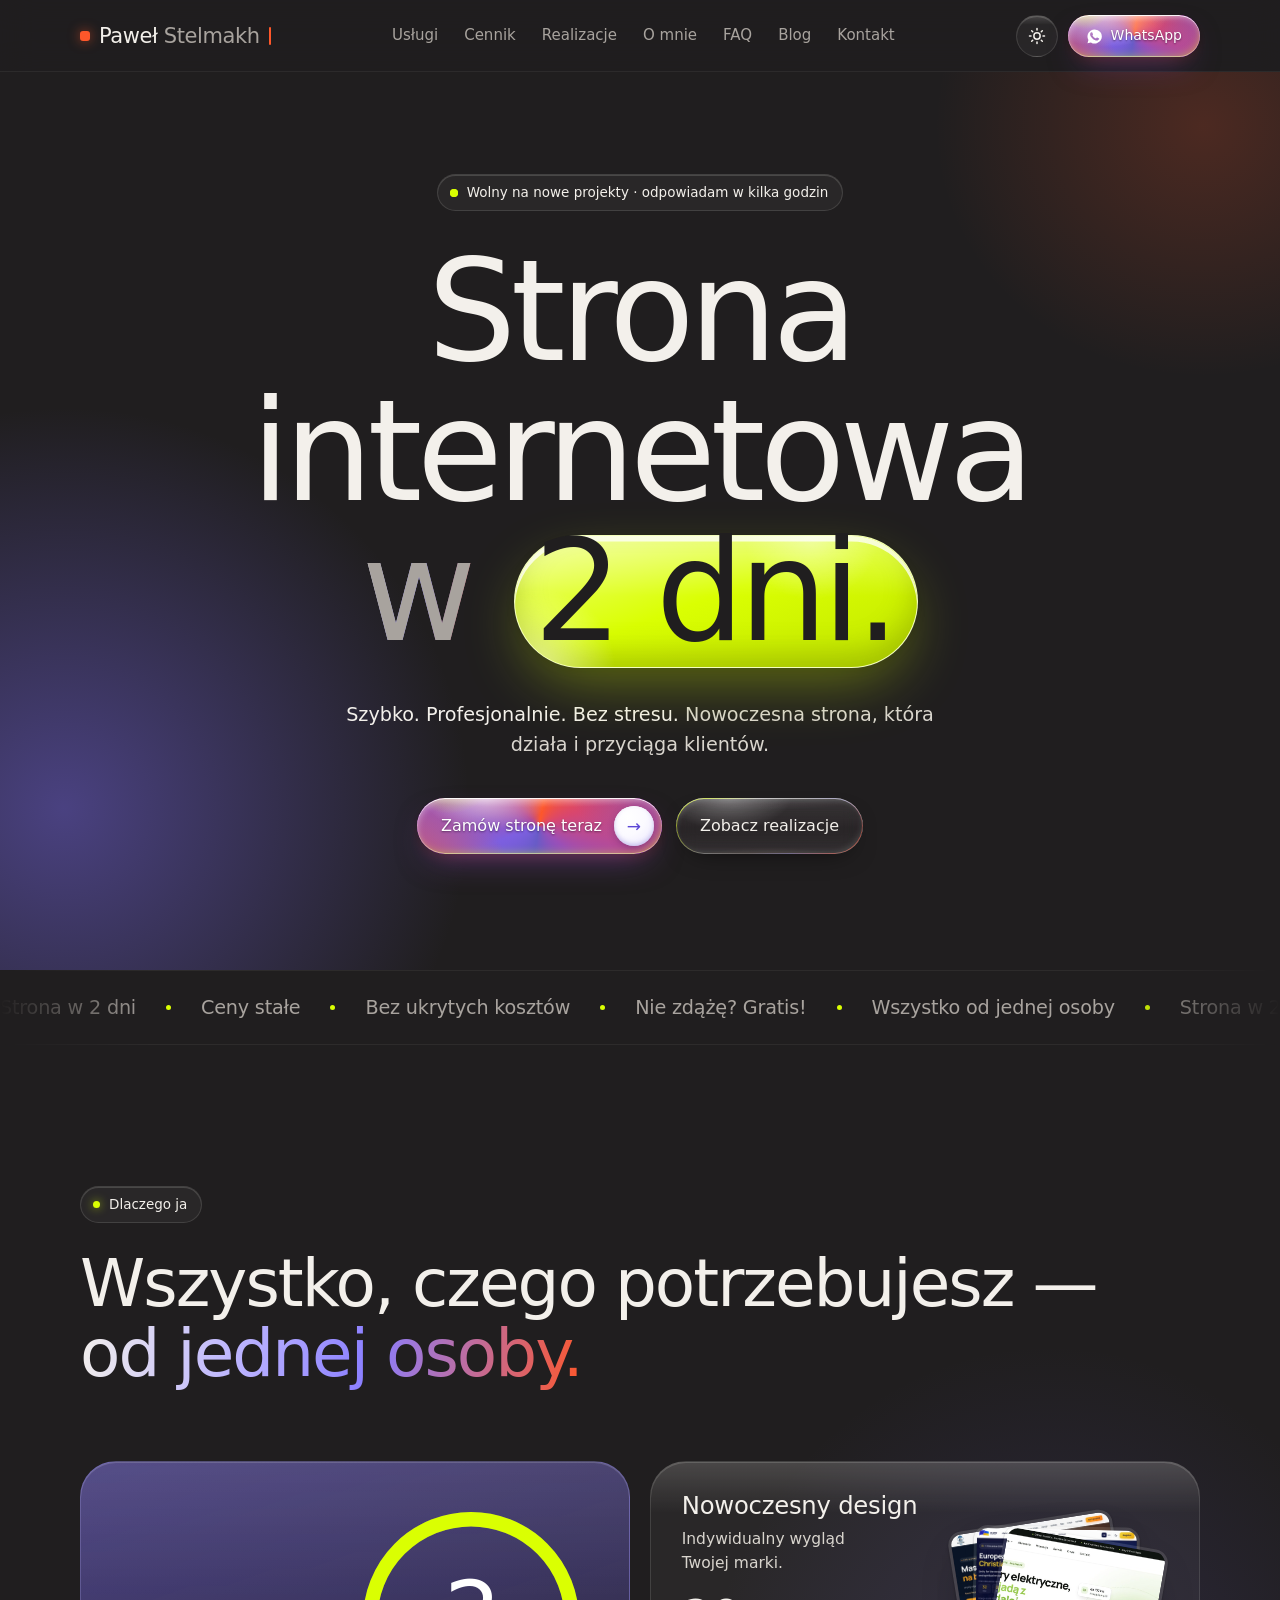
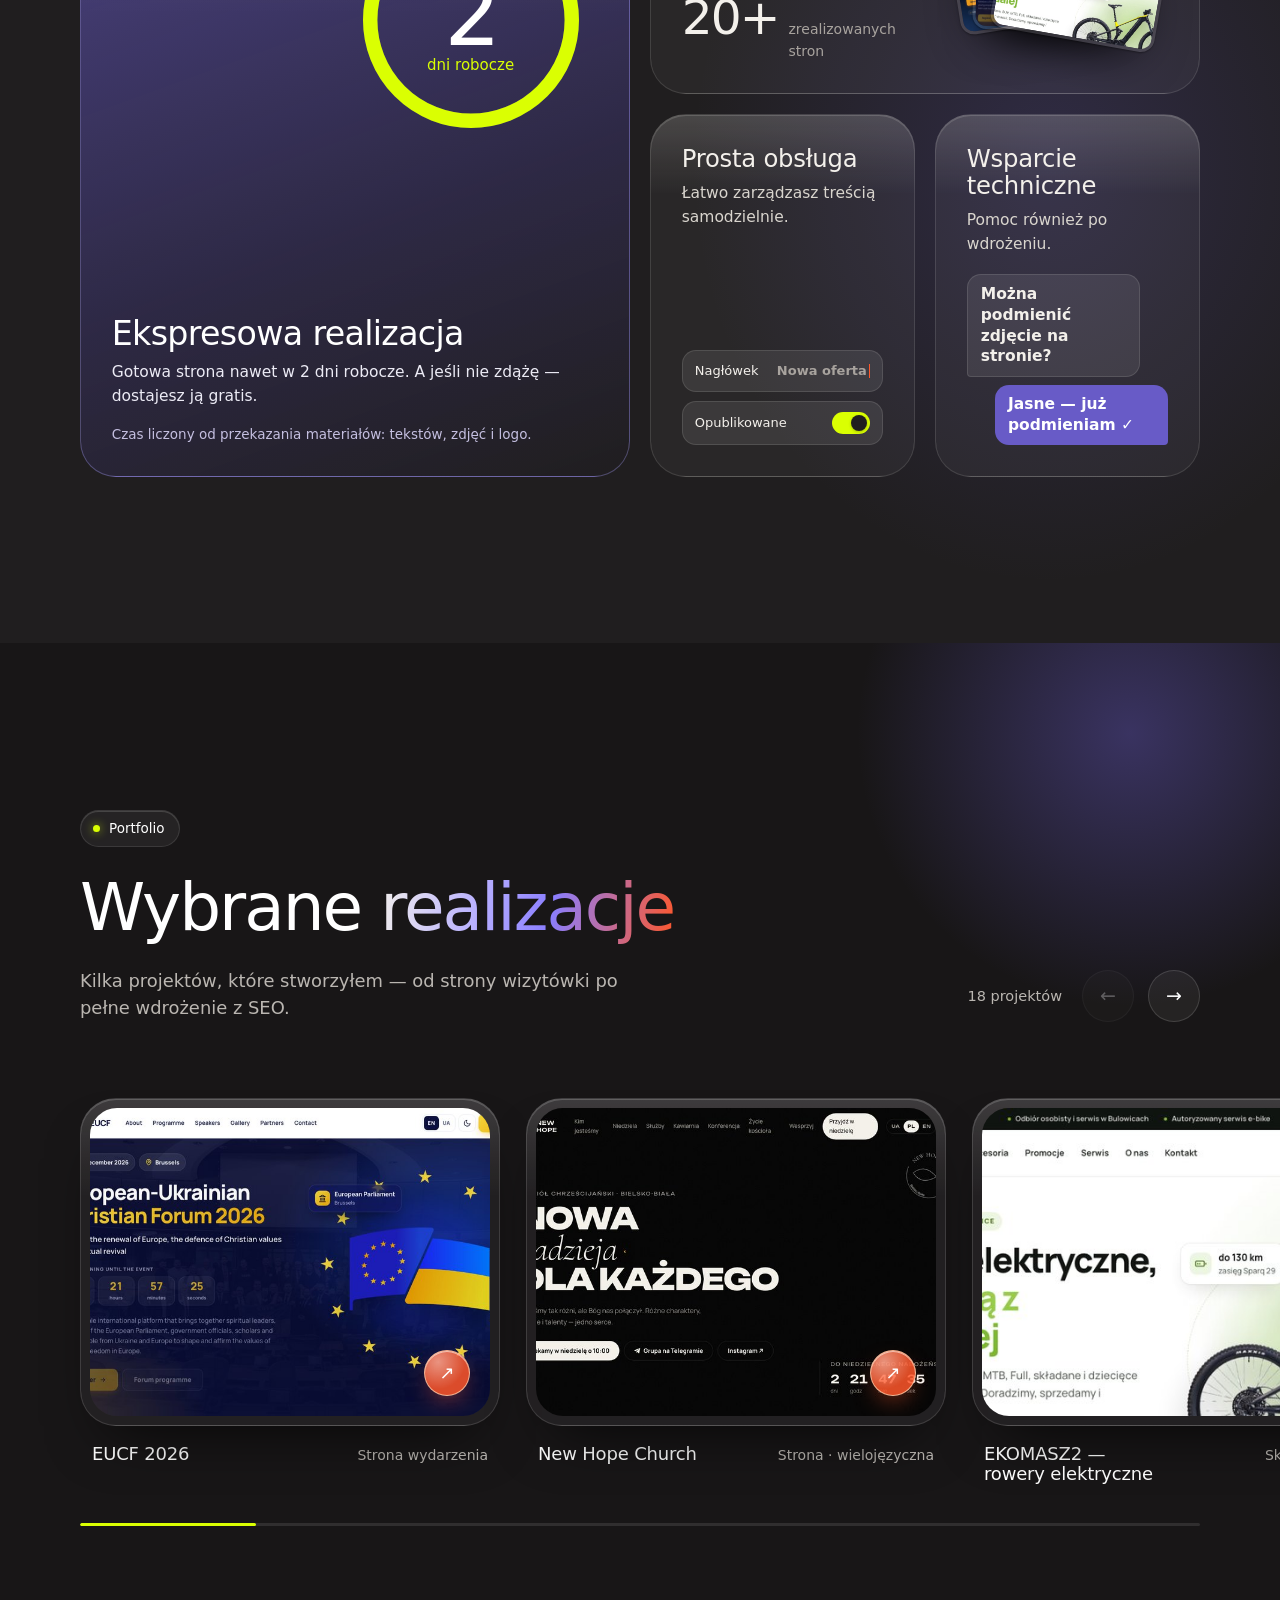
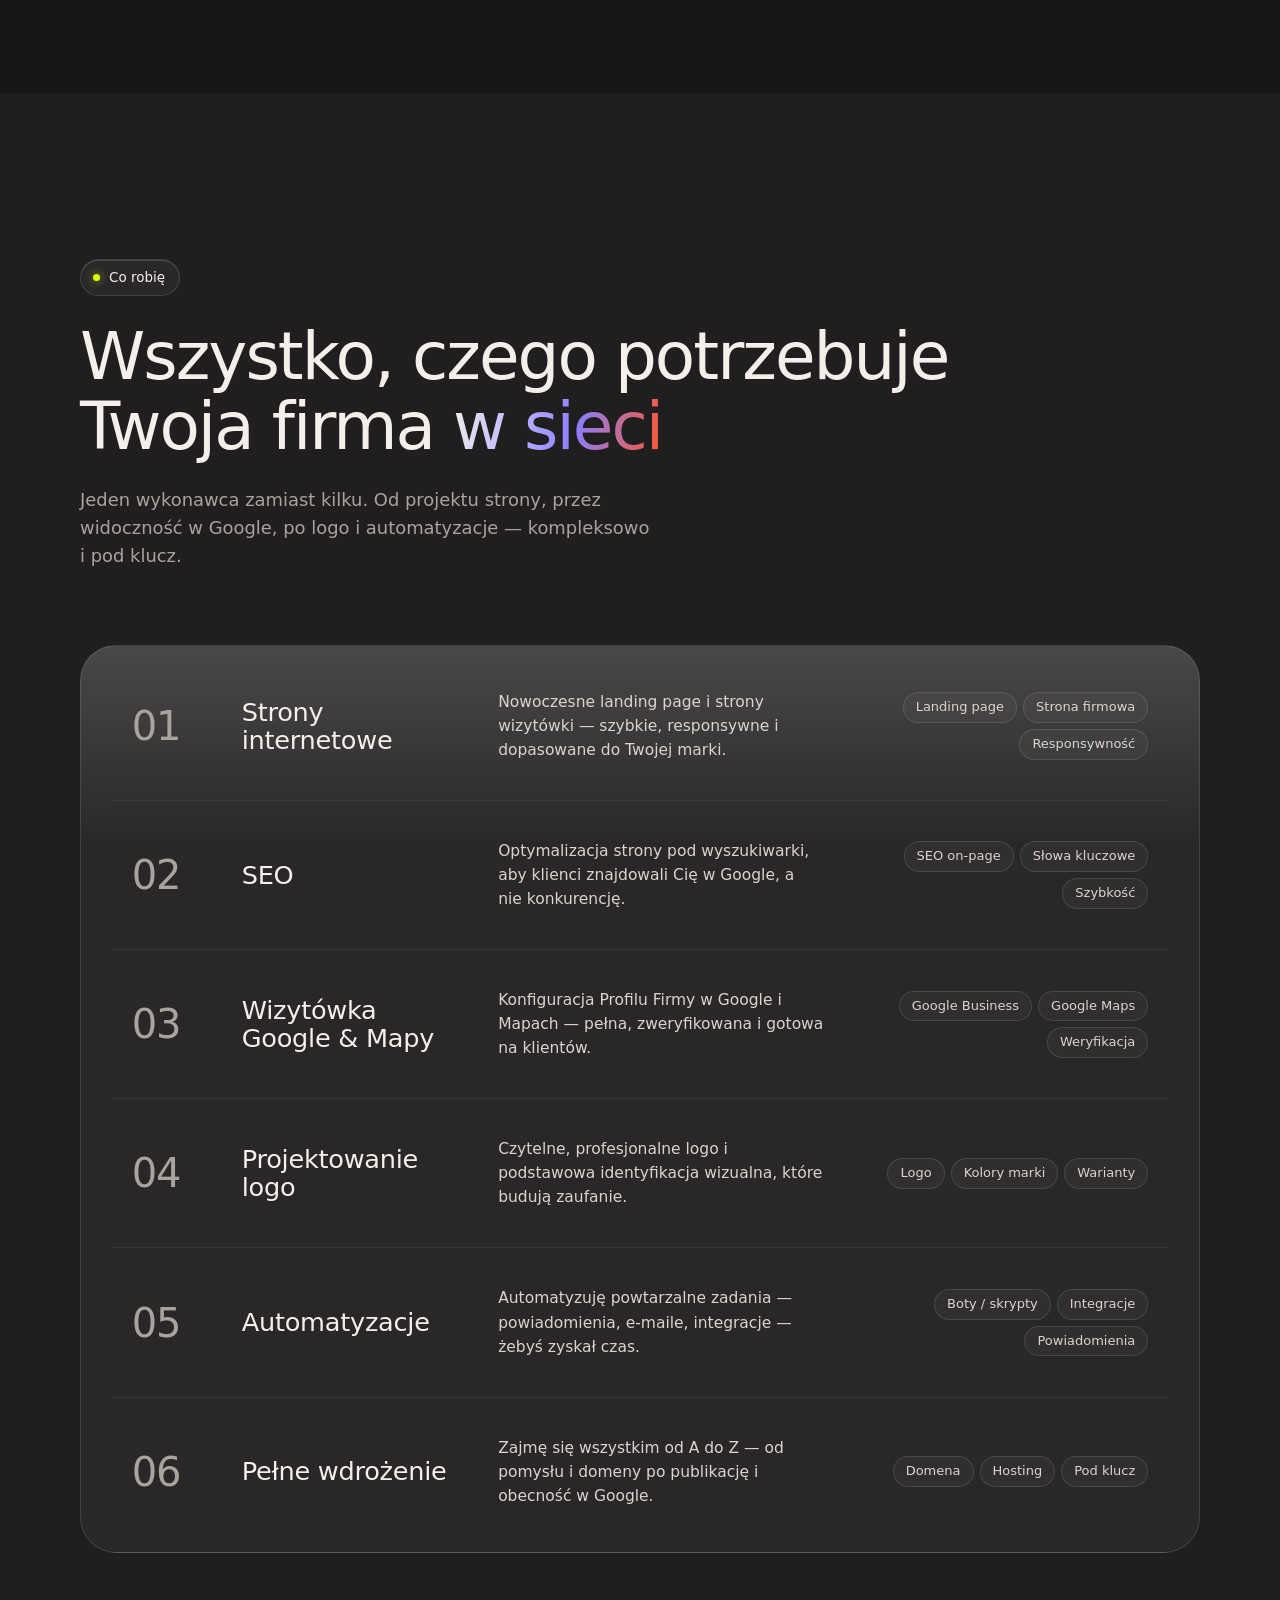
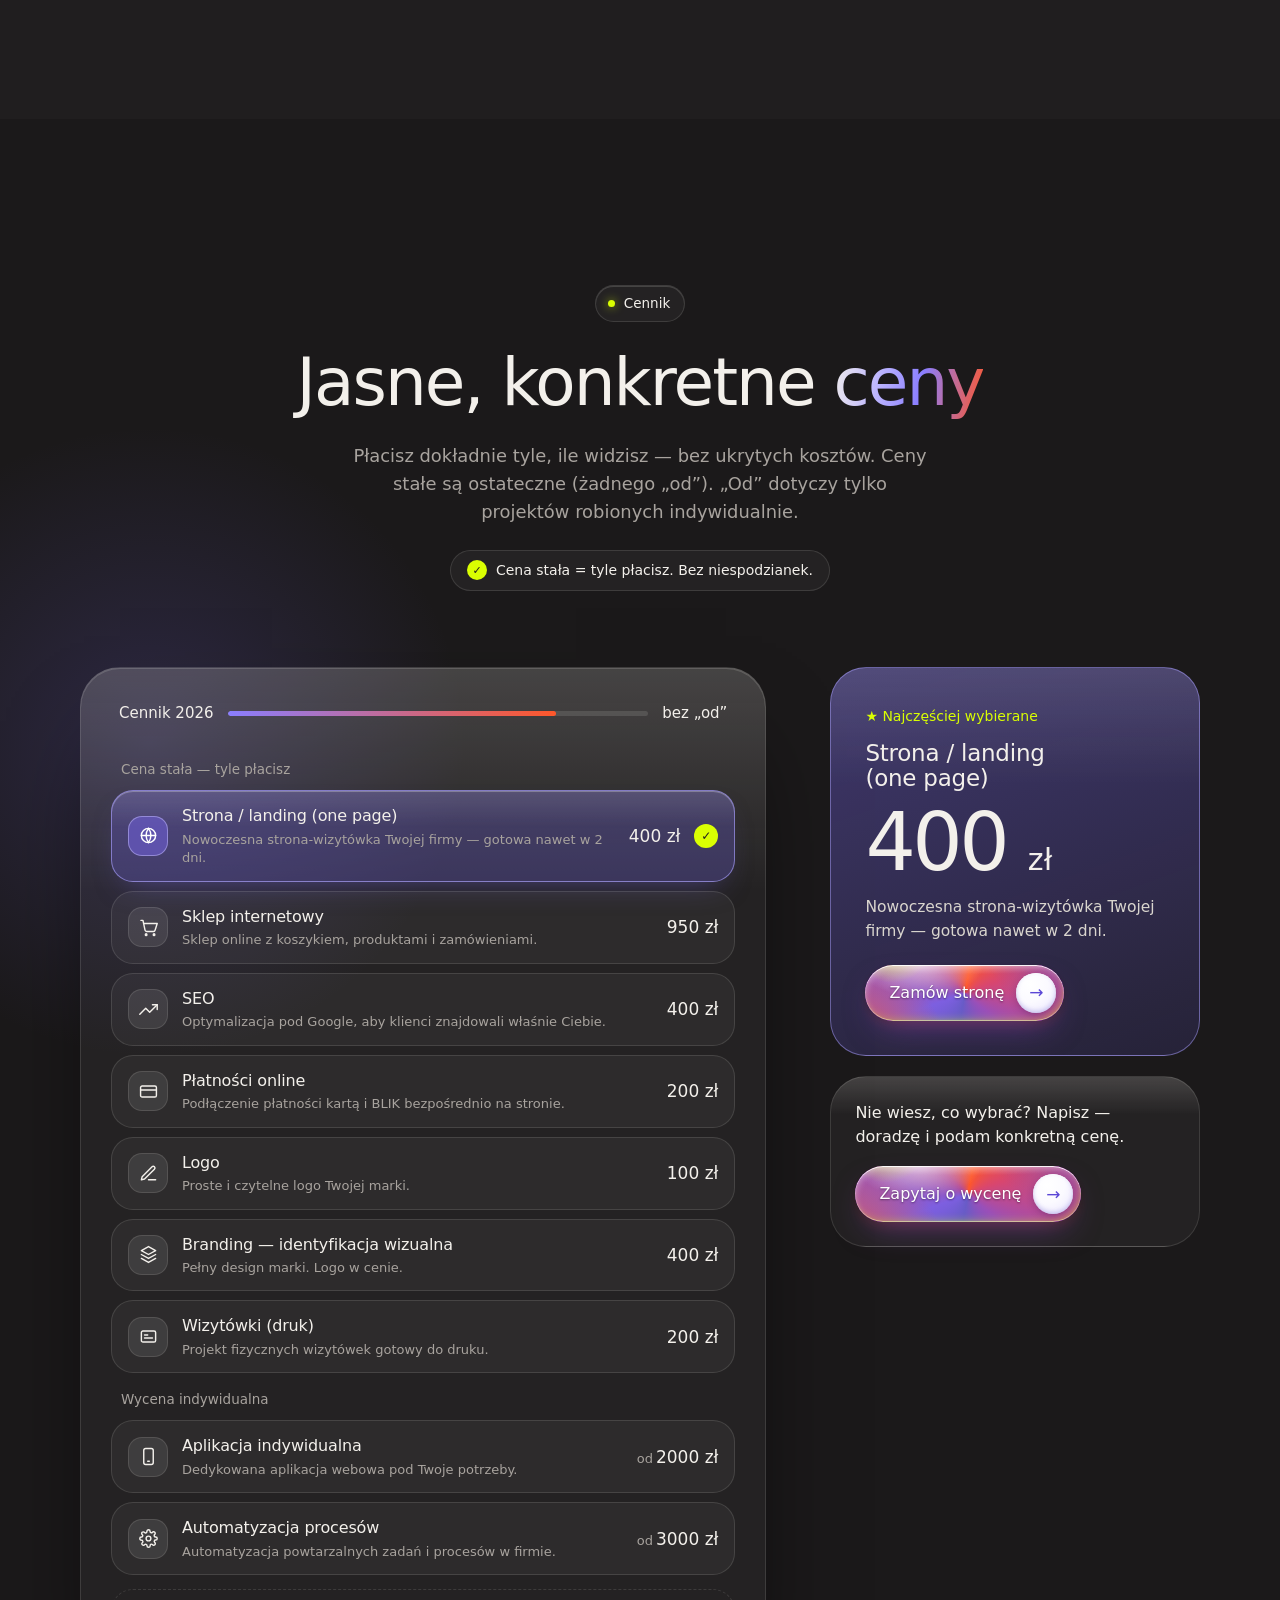
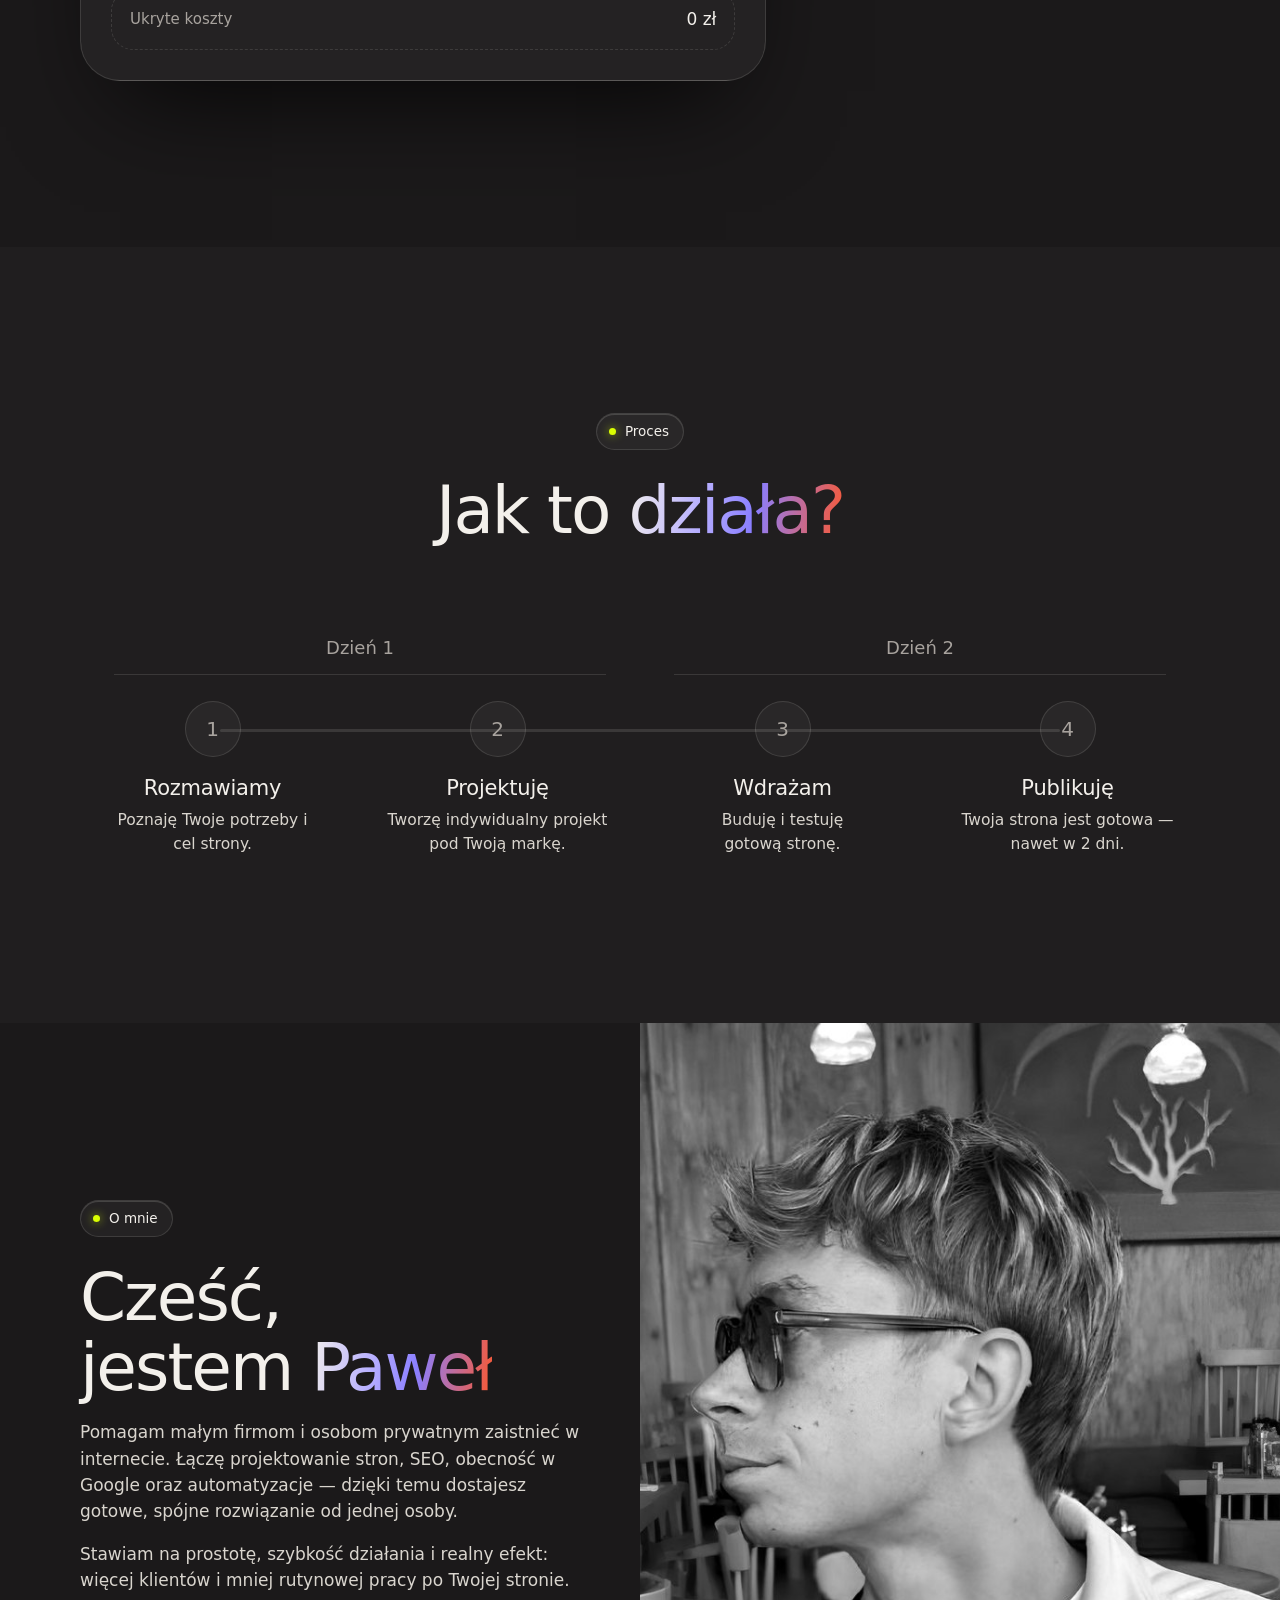
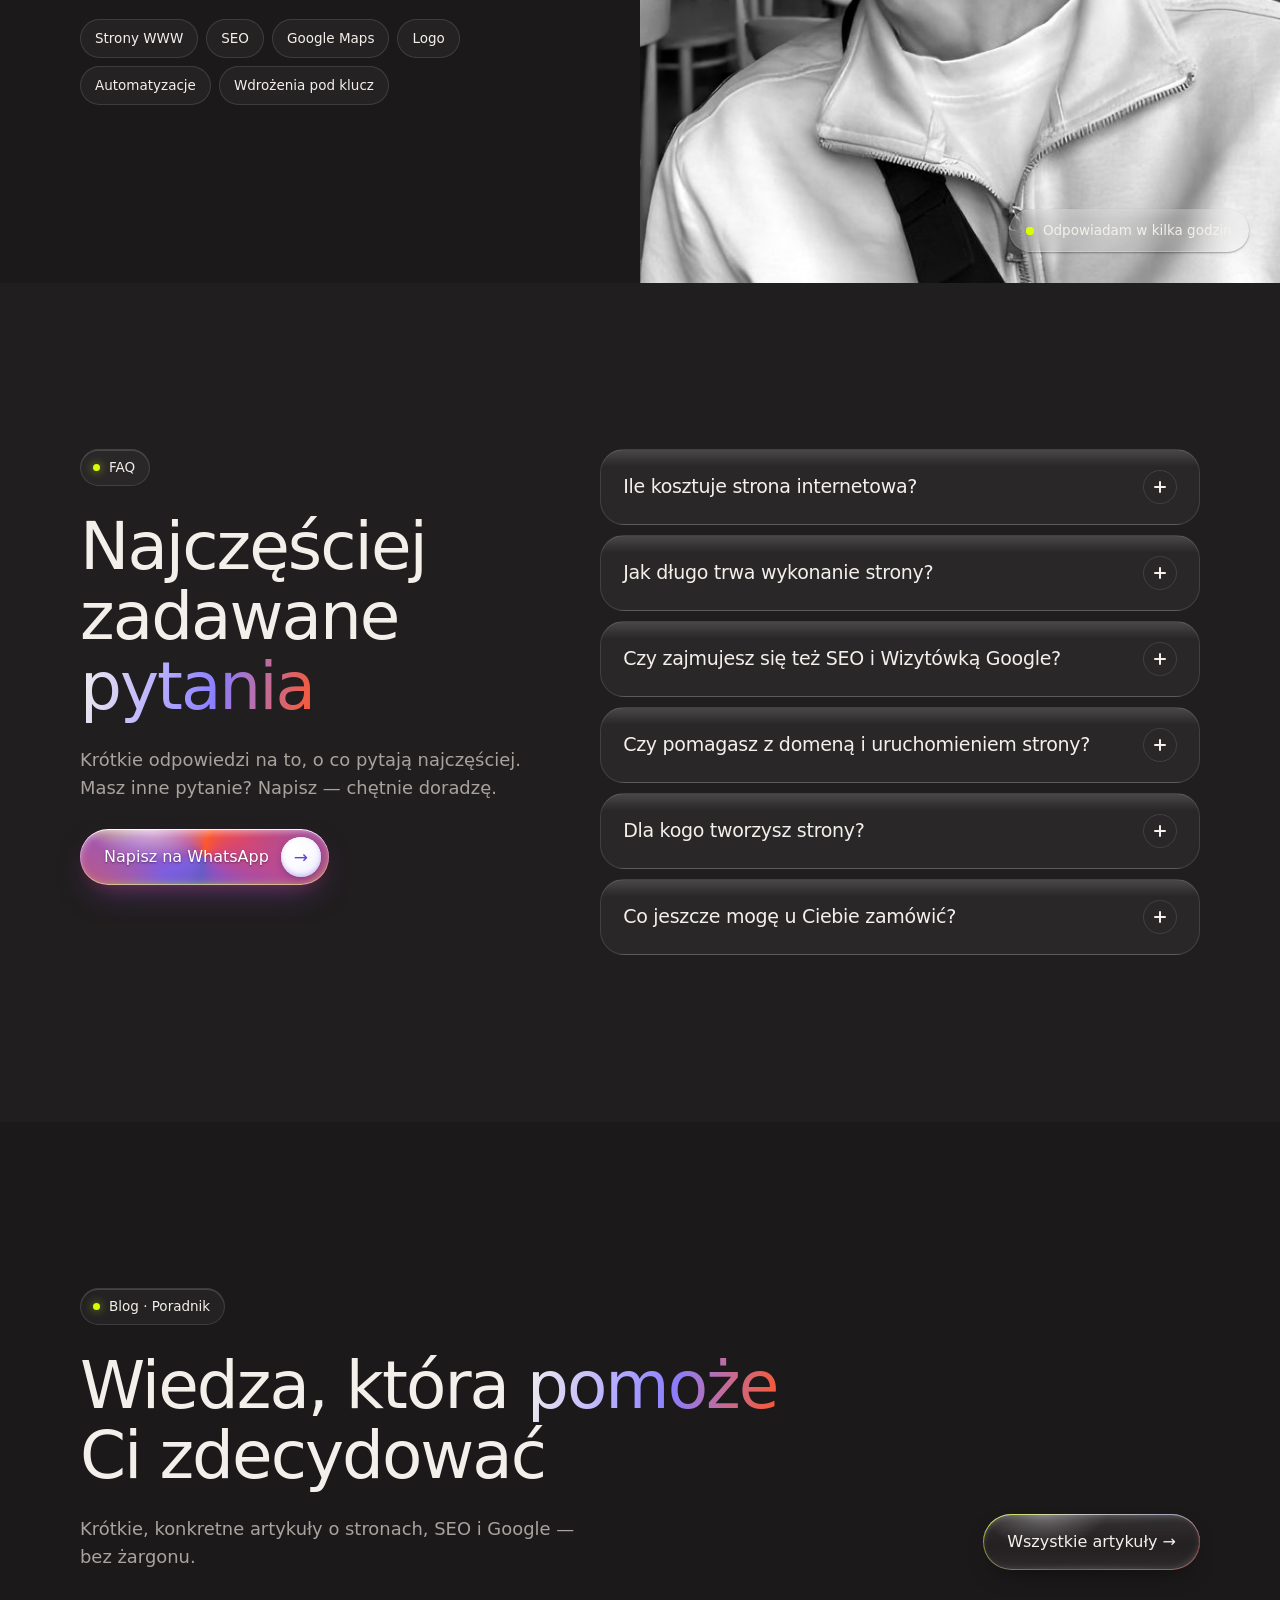
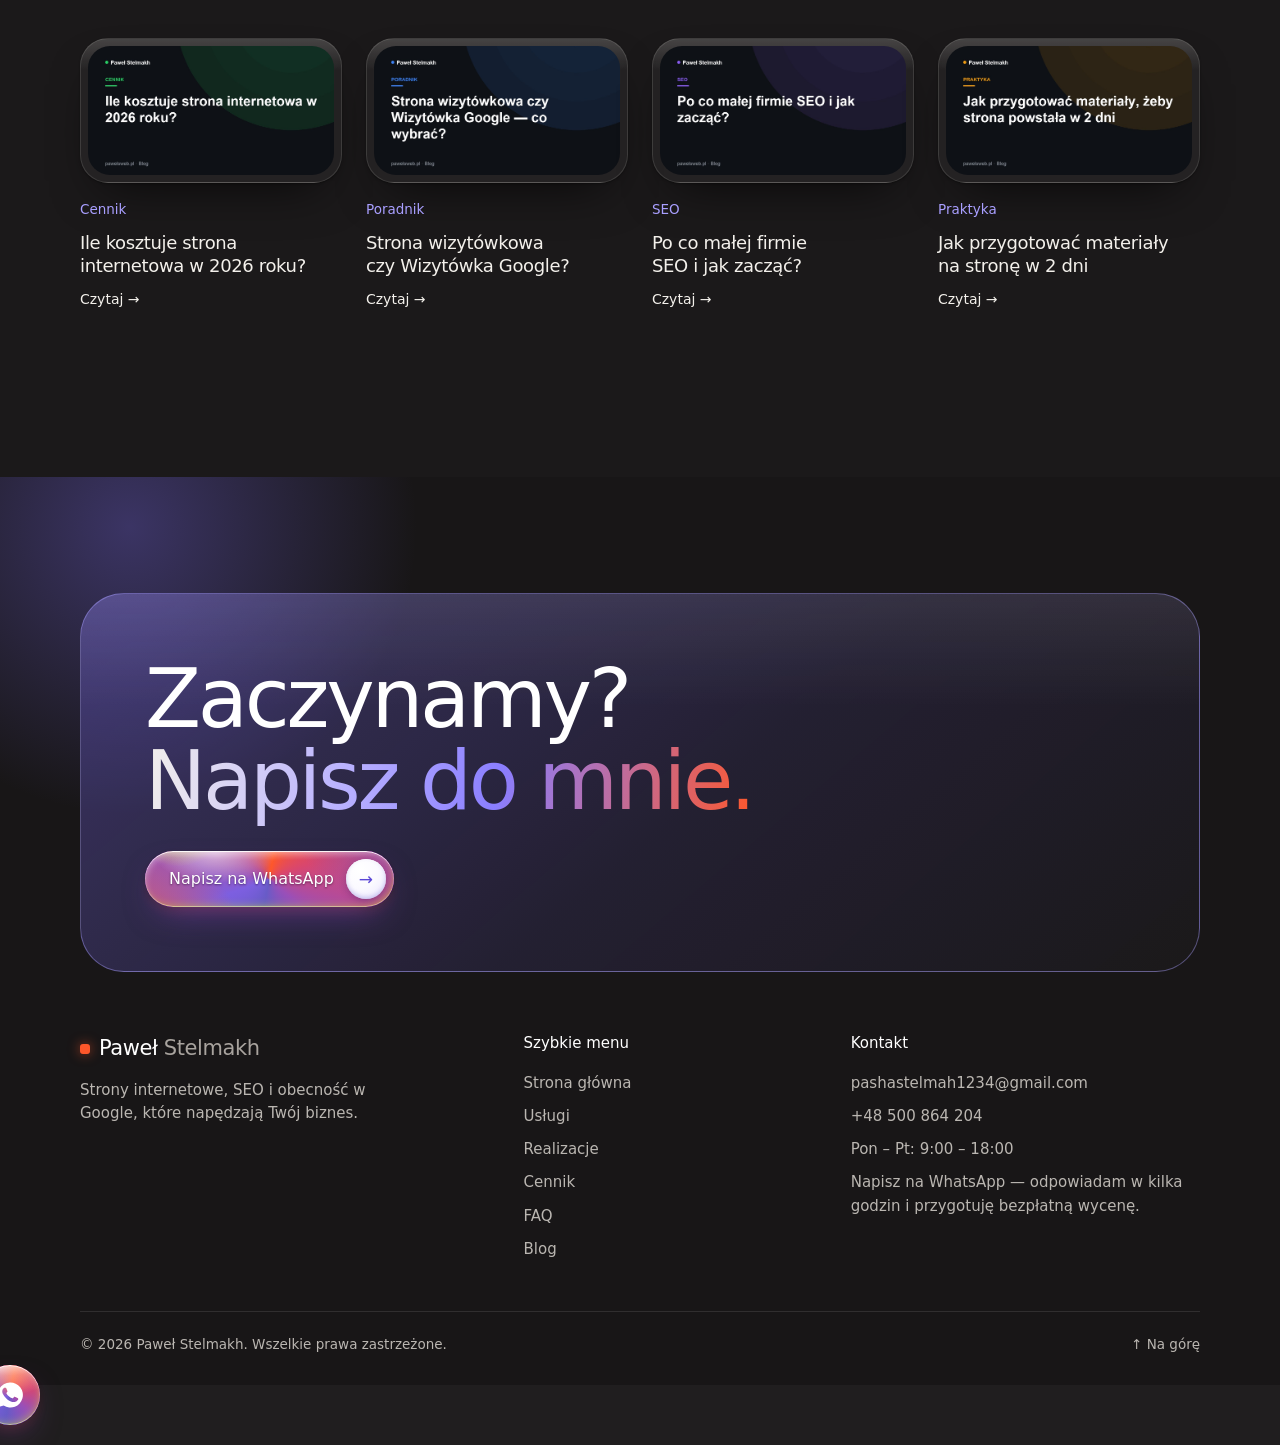
==== commit dc1f2bc5: "v2 + v2-pin: czysty pierwszy ekran — nagłówek, podtytuł i dwa szklane przyciski (bez makiety strony)" ====
--- a/v2-pin.html
+++ b/v2-pin.html
@@ -774,6 +774,14 @@
 [data-theme="light"].btn-white .btn-blue,[data-theme="light"].btn-white .btn-yellow,[data-theme="light"].btn-white .btn-ink,[data-theme="light"].btn-white .wa,[data-theme="light"].btn-white .fab{
   box-shadow:inset 0 1px .5px #fff,inset -3px -6px 10px -6px rgba(58,54,56,.2),0 0 0 1px rgba(32,30,31,.08),0 12px 28px -14px rgba(58,54,56,.5),0 2px 6px rgba(58,54,56,.12)}
 
+/* ===== hero: clean — headline, line, two glass buttons ===== */
+.hero-clean{display:flex;align-items:center;min-height:min(86svh,960px);padding:clamp(56px,8vw,120px) 0 clamp(80px,9vw,140px)}
+.hero-clean .wrap{width:100%;display:flex;flex-direction:column;align-items:center;text-align:center}
+.hero-clean h1{font-size:clamp(48px,11.5vw,140px);margin-top:clamp(22px,2.4vw,34px)}
+.hero-clean .hero-sub{max-width:600px;margin:clamp(26px,3vw,42px) auto 0;font-size:clamp(17px,1.5vw,21px)}
+.hero-clean .hero-cta{justify-content:center;margin-top:clamp(28px,3vw,40px)}
+@media(max-width:700px){.hero-clean{min-height:min(82svh,760px)}}
+
 /* =====================================================================
    PALETTE "PIN" — Pantone: Sun Glare #DAFF02 · Exuberant Orange #FE572A ·
    Blue Violet #685BC7 · Cloud Dancer #F3F0EB · Darkest Hour #201E1F
@@ -926,39 +934,14 @@
 </header>
 
 <main>
-<section class="hero" id="hero">
+<section class="hero hero-clean" id="hero">
   <div class="wrap">
     <span class="eyebrow live" data-anim><span class="live-dot"></span>Wolny na nowe projekty · odpowiadam w kilka godzin</span>
     <h1><span class="l1"><span class="w" style="--k:0">Strona</span> <span class="w" style="--k:1">internetowa</span></span><span class="l2"><em class="w" style="--k:2">w</em> <span class="mark w" style="--k:3"><span class="mk" aria-hidden="true"><i></i></span>2&nbsp;dni.</span></span></h1>
-    <div class="hero-row">
-      <div class="hero-copy">
-        <p class="hero-sub" data-anim style="--d:.2s"><b>Szybko. Profesjonalnie. Bez stresu.</b> Nowoczesna strona, która działa i przyciąga klientów.</p>
-        <div class="hero-cta" data-anim style="--d:.3s">
-          <a class="btn btn-blue" href="https://wa.me/48500864204" target="_blank" rel="noopener">Zamów stronę teraz <span class="arr">→</span></a>
-          <a class="btn btn-line" href="#realizacje">Zobacz realizacje</a>
-        </div>
-        <ul class="hero-checks" data-anim style="--d:.4s"><li>Indywidualny projekt</li><li>Responsywna na każdy ekran</li><li>Wsparcie po wdrożeniu</li></ul>
-      </div>
-      <div class="stage" data-anim style="--d:.22s">
-        <div class="disk"></div>
-        <svg class="ring" viewBox="0 0 100 100" aria-hidden="true"><circle cx="50" cy="50" r="48"/></svg>
-        <div class="browser-f">
-          <div class="browser">
-            <div class="b-top"><i></i><i></i><i></i><div class="b-url"><svg viewBox="0 0 24 24"><rect x="5" y="11" width="14" height="10" rx="2"/><path d="M8 11V8a4 4 0 0 1 8 0v3"/></svg><span id="bUrl">eucf.info</span><b class="b-caret"></b></div></div>
-            <div class="b-screen" id="bScreen">
-              <div class="b-shot is-on" data-url="eucf.info" data-name="EUCF 2026"><img src="shots/live/eucf.jpg" alt="Realizacja: EUCF 2026" width="760" height="1365" fetchpriority="high"></div>
-              <div class="b-shot" data-url="nadzor360.com.pl" data-name="NADZÓR360"><img src="shots/live/nadzor.jpg" alt="Realizacja: NADZÓR360" width="760" height="1365" loading="lazy"></div>
-              <div class="b-shot" data-url="newhope77.github.io/ekomasz2-sklep" data-name="EKOMASZ2"><img src="shots/live/rowery.jpg" alt="Realizacja: EKOMASZ2 — sklep z rowerami" width="760" height="1365" loading="lazy"></div>
-              <div class="b-shot" data-url="zlotaraczkabielsko24.pl" data-name="Złota Rączka"><img src="shots/live/zlota.jpg" alt="Realizacja: Złota Rączka Bielsko-Biała" width="760" height="1365" loading="lazy"></div>
-            </div>
-          </div>
-        </div>
-        <div class="chip"><span class="live-dot"></span><span>Realizacja: <b id="bName">EUCF 2026</b></span></div>
-        <div class="sticker" aria-label="Nie zdążę? Gratis!">
-          <svg viewBox="0 0 120 120" aria-hidden="true"><defs><path id="stk" d="M60,60 m-45,0 a45,45 0 1,1 90,0 a45,45 0 1,1 -90,0"/></defs><text><textPath href="#stk" textLength="276" lengthAdjust="spacing">NIE ZDĄŻĘ? GRATIS! ✦ NIE ZDĄŻĘ? GRATIS! ✦</textPath></text></svg>
-          <span class="core">2<small>DNI</small></span>
-        </div>
-      </div>
+    <p class="hero-sub" data-anim style="--d:.2s"><b>Szybko. Profesjonalnie. Bez stresu.</b> Nowoczesna strona, która działa i przyciąga klientów.</p>
+    <div class="hero-cta" data-anim style="--d:.3s">
+      <a class="btn btn-blue" href="https://wa.me/48500864204" target="_blank" rel="noopener">Zamów stronę teraz <span class="arr">→</span></a>
+      <a class="btn btn-line" href="#realizacje">Zobacz realizacje</a>
     </div>
   </div>
 </section>
